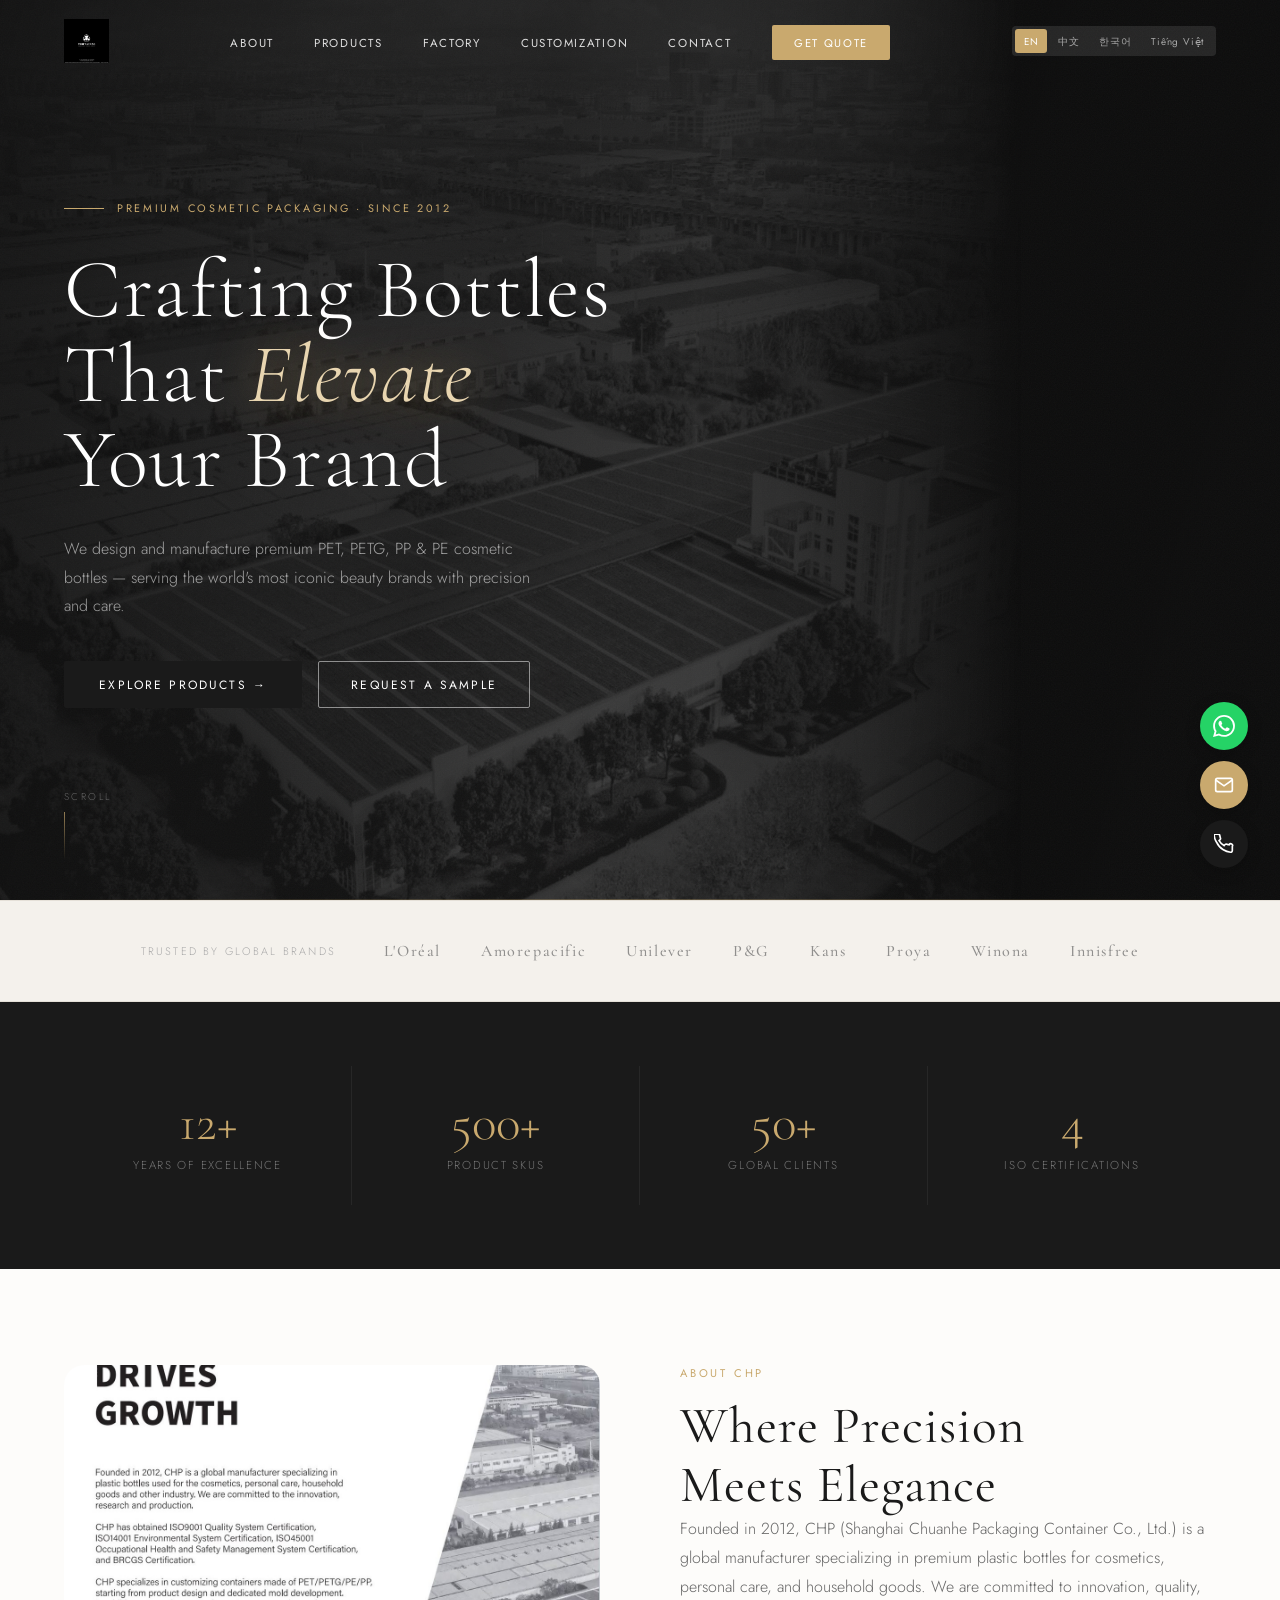
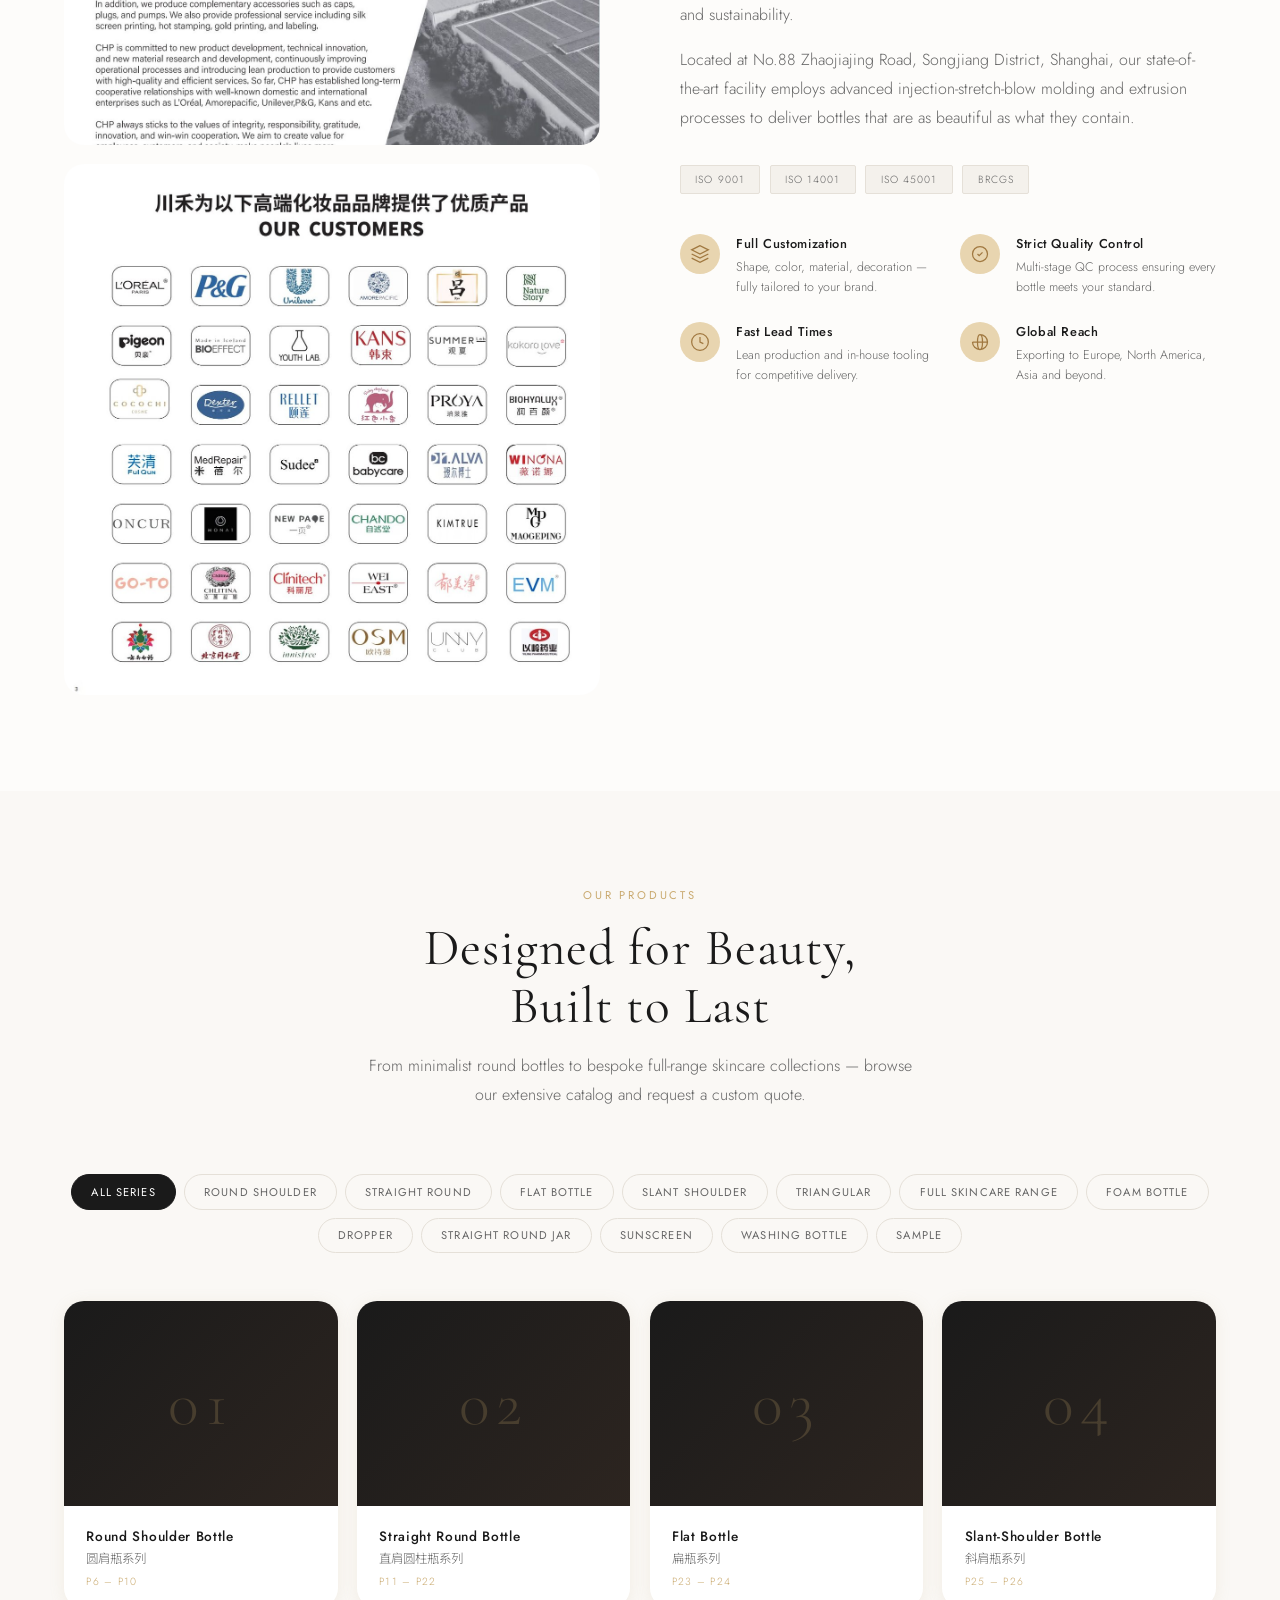
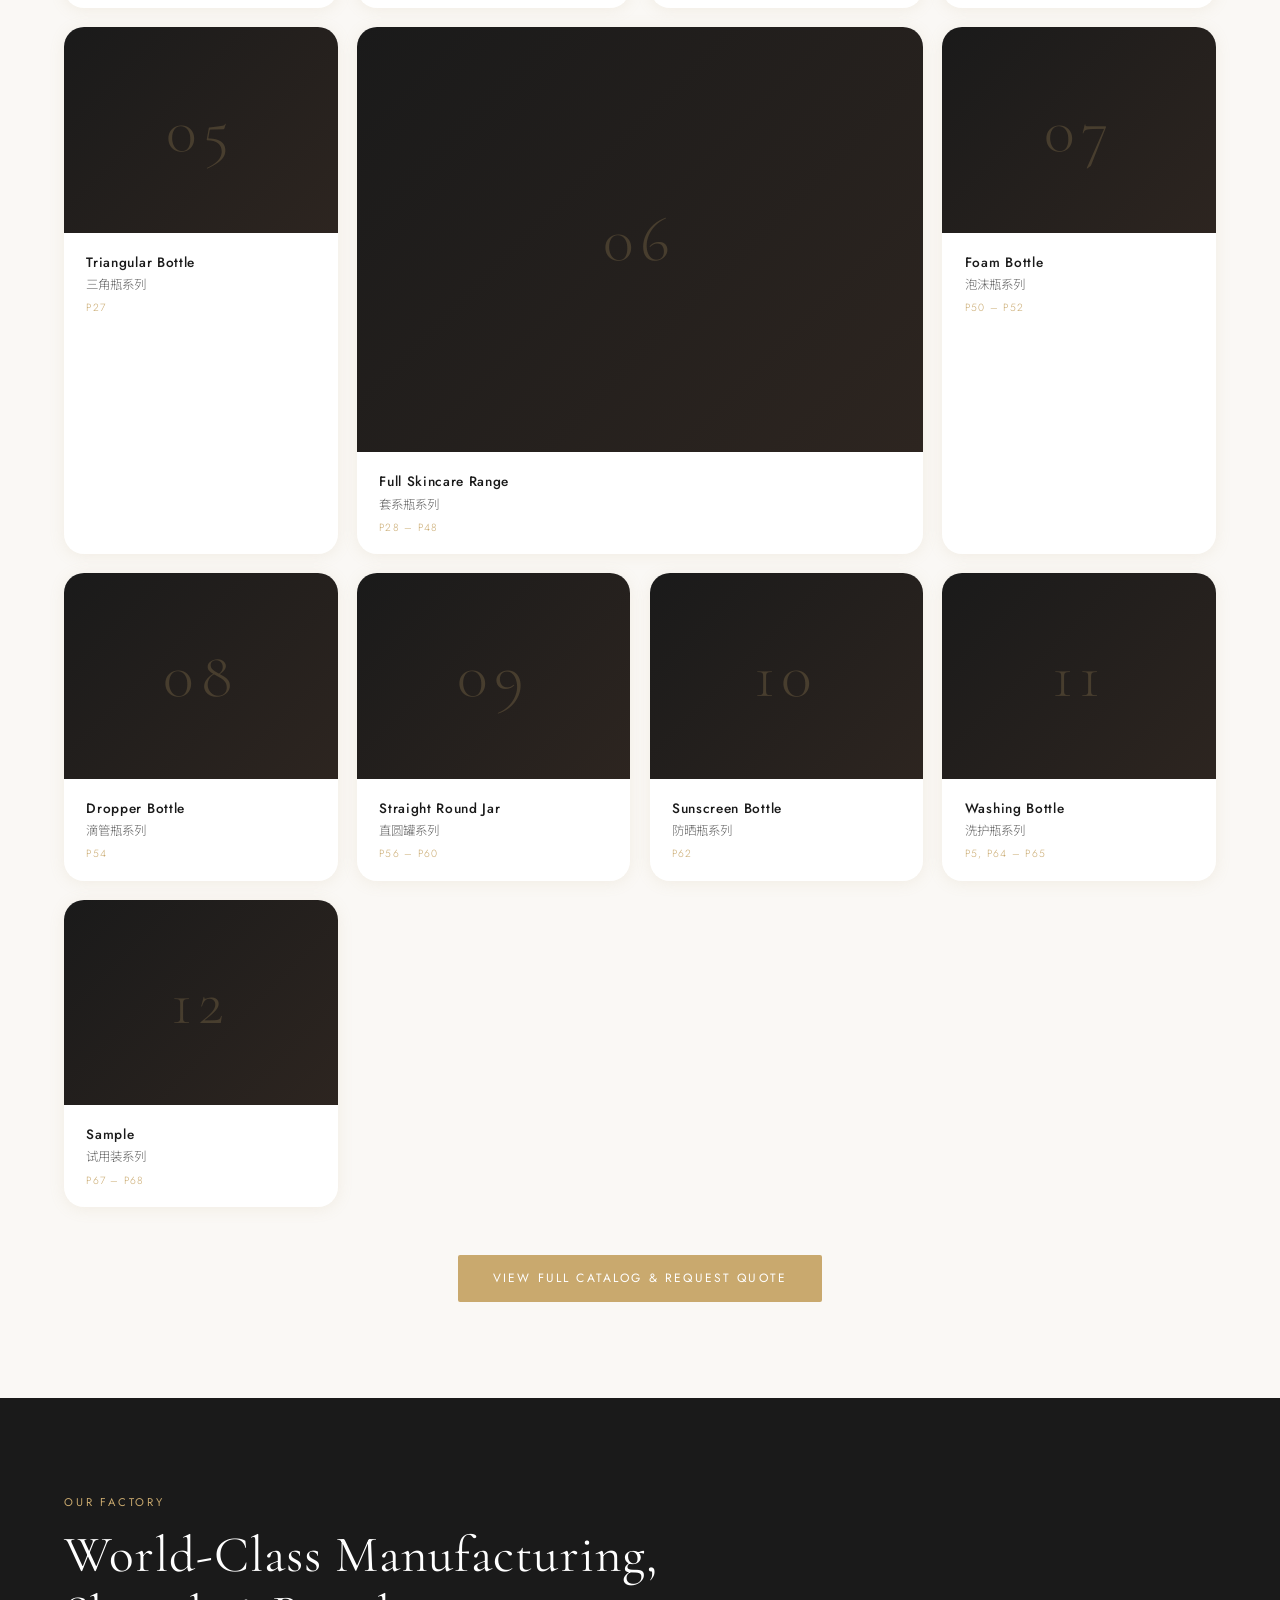
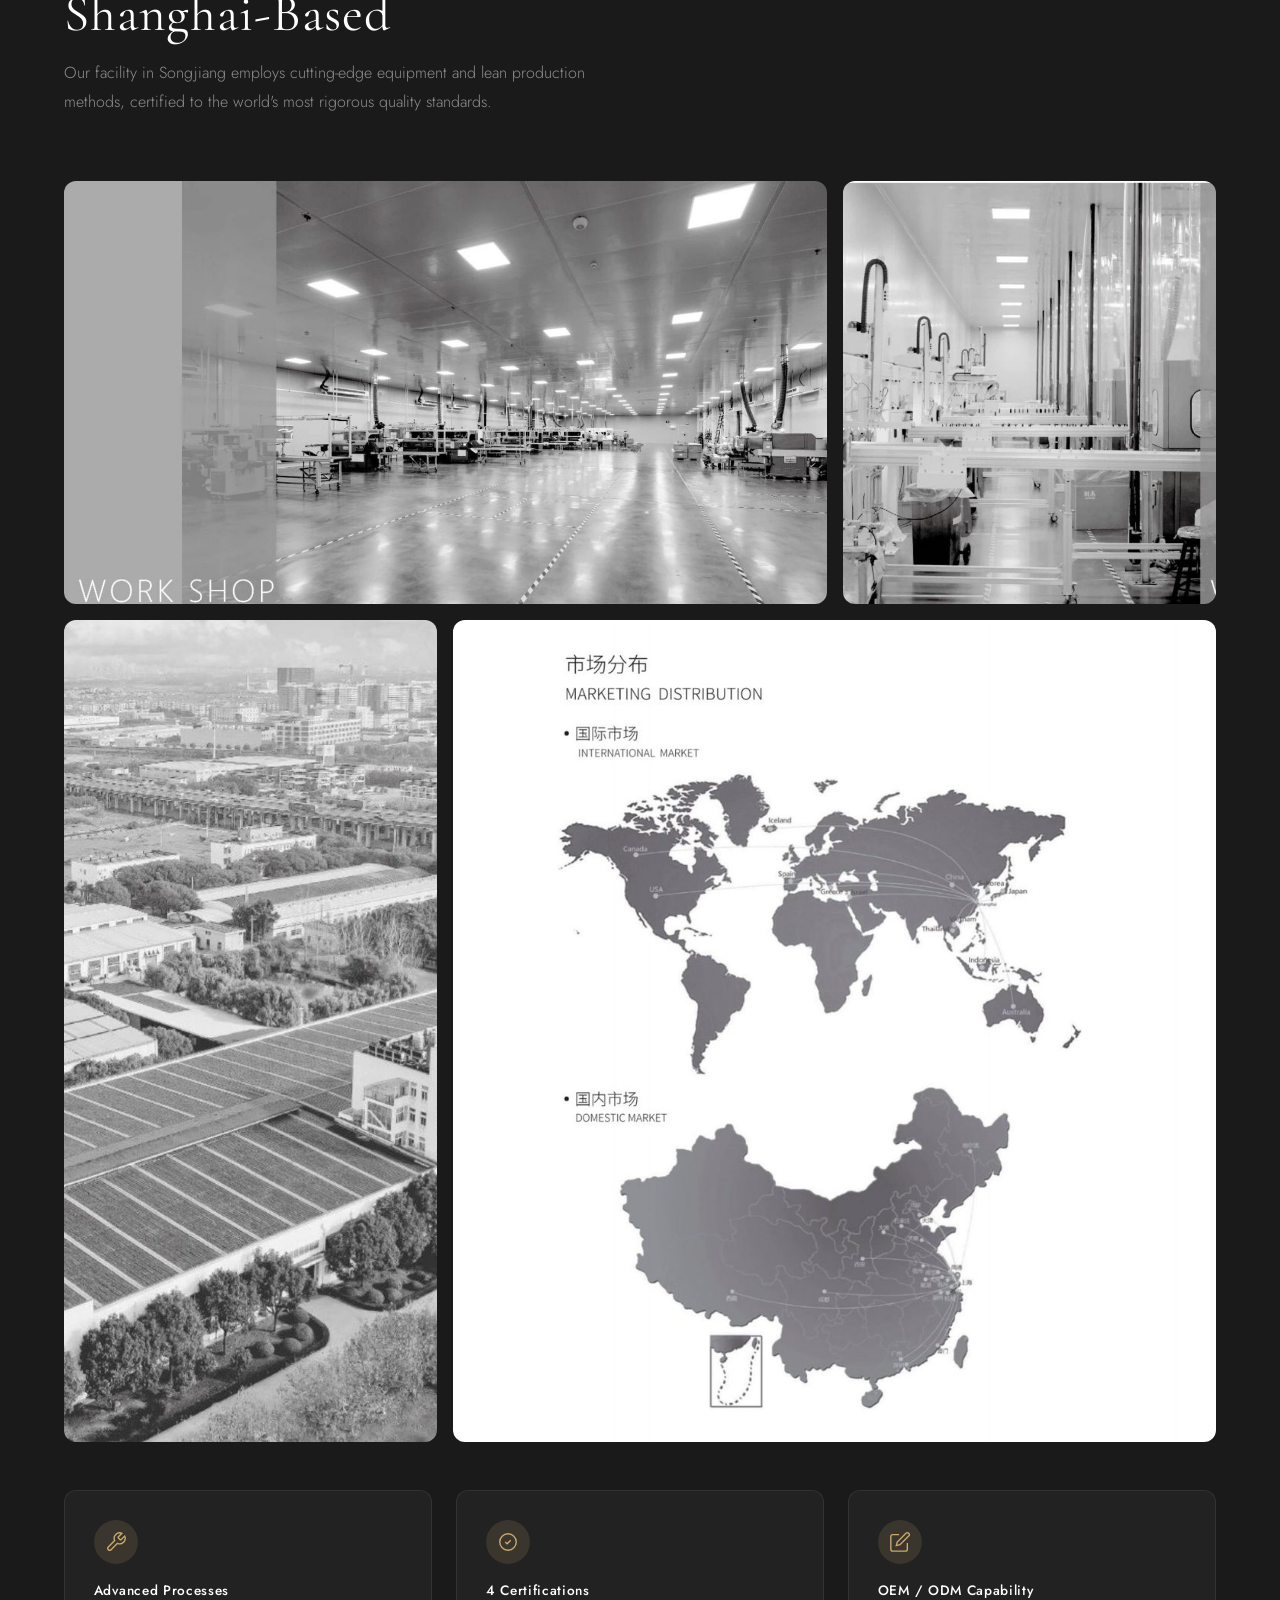
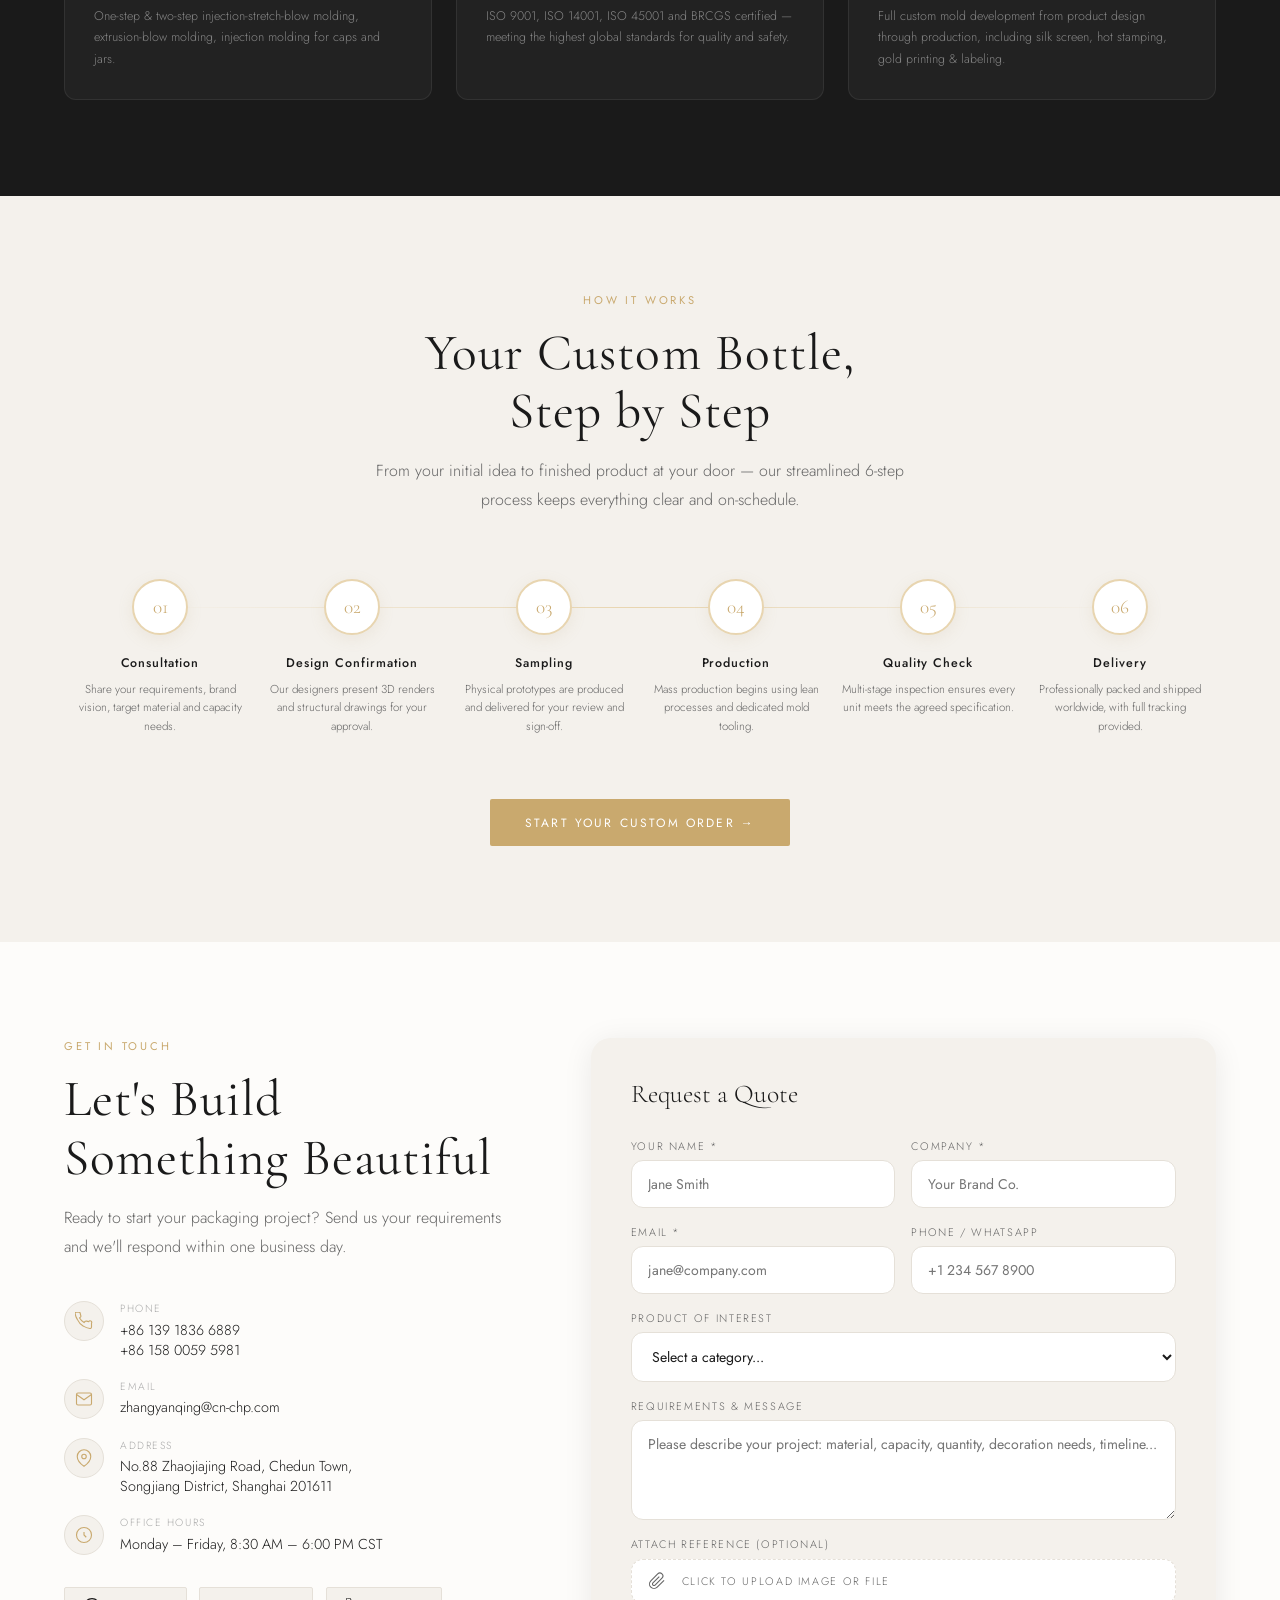
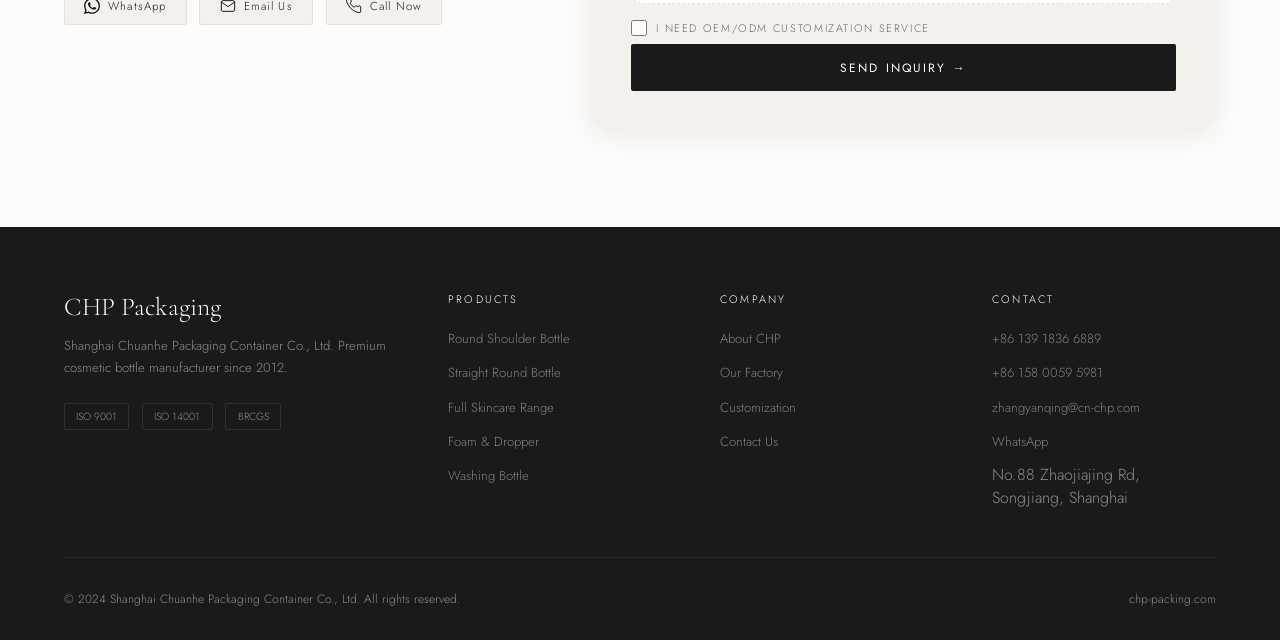
==== chp-website/index.html @ a23cac1f "Add files via upload" ====
<!DOCTYPE html>
<html lang="en">
<head>
<meta charset="UTF-8">
<meta name="viewport" content="width=device-width, initial-scale=1.0">
<title>CHP Packaging — Premium Cosmetic Bottle Manufacturer</title>
<meta name="description" content="CHP Packaging — Global manufacturer of premium PET, PETG, PP & PE cosmetic bottles. OEM/ODM customization.">
<link rel="stylesheet" href="css/style.css">
<link rel="preconnect" href="https://fonts.googleapis.com">
<link rel="preconnect" href="https://fonts.gstatic.com" crossorigin>
</head>
<body>

<!-- ═══════════ NAV ═══════════ -->
<nav id="navbar">
  <a href="#hero" class="nav-logo">
    <img src="images/embedded/img-01.png" alt="CHP Packing" class="nav-logo-img">
  </a>
  <ul class="nav-links" id="navLinks">
    <li><a href="#about" data-i18n="nav_about">About</a></li>
    <li><a href="#products" data-i18n="nav_products">Products</a></li>
    <li><a href="#factory" data-i18n="nav_factory">Factory</a></li>
    <li><a href="#process" data-i18n="nav_process">Customization</a></li>
    <li><a href="#contact" data-i18n="nav_contact">Contact</a></li>
    <li><a href="#contact" class="nav-cta" data-modal="inquiry" data-i18n="nav_quote">Get Quote</a></li>
  </ul>
  <div id="langSwitcher"></div>
  <button class="nav-hamburger" id="hamburger" aria-label="Menu" aria-expanded="false">
    <span></span><span></span><span></span>
  </button>
</nav>

<!-- ═══════════ HERO ═══════════ -->
<section id="hero">
  <div class="hero-bg">
    <div class="hero-factory-img" style="background-image:url('images/embedded/img-07.jpg')"></div>
    <div class="hero-gradient"></div>
    <div class="hero-noise"></div>
  </div>
  <!-- Mouse-tracking spotlight -->
  <div class="hero-spotlight" id="heroSpotlight"></div>

  <div class="hero-content">
    <div class="hero-tag fade-up-hero" data-i18n="hero_tag">Premium Cosmetic Packaging · Since 2012</div>
    <h1 class="hero-title">
      <span class="hero-line fade-up-hero" style="--delay:0.1s" data-i18n="hero_title_1">Crafting Bottles</span><br>
      <span class="hero-line fade-up-hero" style="--delay:0.25s">
        <span data-i18n="hero_title_2">That</span> <em class="hero-glow" data-i18n="hero_title_em">Elevate</em>
      </span><br>
      <span class="hero-line fade-up-hero" style="--delay:0.4s" data-i18n="hero_title_3">Your Brand</span>
    </h1>
    <p class="hero-desc fade-up-hero" style="--delay:0.55s" data-i18n="hero_desc">
      We design and manufacture premium PET, PETG, PP &amp; PE cosmetic bottles — 
      serving the world's most iconic beauty brands with precision and care.
    </p>
    <div class="hero-actions fade-up-hero" style="--delay:0.7s">
      <a href="#products" class="btn-primary" data-i18n="hero_btn1">Explore Products →</a>
      <a href="#contact" class="btn-outline" data-modal="inquiry" data-i18n="hero_btn2">Request a Sample</a>
    </div>
  </div>
  <div class="hero-scroll-hint">
    <span data-i18n="hero_scroll">Scroll</span>
    <div class="scroll-line"></div>
  </div>
</section>

<!-- ═══════════ BRAND STRIP ═══════════ -->
<div id="brand-strip">
  <span class="brand-strip-label" data-i18n="brand_label">Trusted by global brands</span>
  <div class="brand-names">
    <span class="brand-name">L'Oréal</span>
    <span class="brand-name">Amorepacific</span>
    <span class="brand-name">Unilever</span>
    <span class="brand-name">P&amp;G</span>
    <span class="brand-name">Kans</span>
    <span class="brand-name">Proya</span>
    <span class="brand-name">Winona</span>
    <span class="brand-name">Innisfree</span>
  </div>
</div>

<!-- ═══════════ STATS ═══════════ -->
<div id="stats">
  <div class="stat-item">
    <div class="stat-number" data-target="12" data-suffix="+">0+</div>
    <div class="stat-label" data-i18n="stat_years_label">Years of Excellence</div>
  </div>
  <div class="stat-item">
    <div class="stat-number" data-target="500" data-suffix="+">0+</div>
    <div class="stat-label" data-i18n="stat_skus_label">Product SKUs</div>
  </div>
  <div class="stat-item">
    <div class="stat-number" data-target="50" data-suffix="+">0+</div>
    <div class="stat-label" data-i18n="stat_clients_label">Global Clients</div>
  </div>
  <div class="stat-item">
    <div class="stat-number" data-target="4" data-suffix="">0</div>
    <div class="stat-label" data-i18n="stat_certs_label">ISO Certifications</div>
  </div>
</div>

<!-- ═══════════ ABOUT ═══════════ -->
<section id="about">
  <div class="about-layout">
    <div class="about-img-col fade-up">
      <div class="about-main-img">
        <img src="images/embedded/img-03.jpg" alt="CHP Factory">
      </div>
      <div class="customers-img fade-up">
        <img src="images/embedded/img-04.jpg" alt="Our Customers">
      </div>
    </div>
    <div class="about-text fade-up">
      <span class="section-label" data-i18n="about_label">About CHP</span>
      <h2 class="section-title" data-i18n="about_title" data-i18n-html="true">Where Precision<br>Meets Elegance</h2>
      <p class="section-subtitle" data-i18n="about_p1">
        Founded in 2012, CHP (Shanghai Chuanhe Packaging Container Co., Ltd.) is a 
        global manufacturer specializing in premium plastic bottles for cosmetics, 
        personal care, and household goods.
      </p>
      <p class="section-subtitle" style="margin-top:1rem;" data-i18n="about_p2">
        Located at No.88 Zhaojiajing Road, Songjiang District, Shanghai, our facility 
        employs advanced injection-stretch-blow molding processes to deliver bottles 
        that are as beautiful as what they contain.
      </p>
      <div class="cert-row">
        <span class="cert-badge">ISO 9001</span>
        <span class="cert-badge">ISO 14001</span>
        <span class="cert-badge">ISO 45001</span>
        <span class="cert-badge">BRCGS</span>
      </div>
      <div class="advantages">
        <div class="advantage-item">
          <div class="adv-icon"><svg width="20" height="20" viewBox="0 0 24 24" fill="none" stroke="currentColor" stroke-width="1.5"><path d="M12 2L2 7l10 5 10-5-10-5zM2 17l10 5 10-5M2 12l10 5 10-5"/></svg></div>
          <div><div class="adv-title" data-i18n="adv1_title">Full Customization</div><div class="adv-desc" data-i18n="adv1_desc">Shape, color, material, decoration — fully tailored.</div></div>
        </div>
        <div class="advantage-item">
          <div class="adv-icon"><svg width="20" height="20" viewBox="0 0 24 24" fill="none" stroke="currentColor" stroke-width="1.5"><path d="M9 12l2 2 4-4m6 2a9 9 0 11-18 0 9 9 0 0118 0z"/></svg></div>
          <div><div class="adv-title" data-i18n="adv2_title">Strict Quality Control</div><div class="adv-desc" data-i18n="adv2_desc">Multi-stage QC process every batch.</div></div>
        </div>
        <div class="advantage-item">
          <div class="adv-icon"><svg width="20" height="20" viewBox="0 0 24 24" fill="none" stroke="currentColor" stroke-width="1.5"><circle cx="12" cy="12" r="10"/><path d="M12 6v6l4 2"/></svg></div>
          <div><div class="adv-title" data-i18n="adv3_title">Fast Lead Times</div><div class="adv-desc" data-i18n="adv3_desc">Lean production and in-house tooling.</div></div>
        </div>
        <div class="advantage-item">
          <div class="adv-icon"><svg width="20" height="20" viewBox="0 0 24 24" fill="none" stroke="currentColor" stroke-width="1.5"><path d="M21 12a9 9 0 01-9 9m9-9a9 9 0 00-9-9m9 9H3m9 9a9 9 0 01-9-9m9 9c1.657 0 3-4.03 3-9s-1.343-9-3-9m0 18c-1.657 0-3-4.03-3-9s1.343-9 3-9"/></svg></div>
          <div><div class="adv-title" data-i18n="adv4_title">Global Reach</div><div class="adv-desc" data-i18n="adv4_desc">Exporting to Europe, North America, Asia.</div></div>
        </div>
      </div>
    </div>
  </div>
</section>

<!-- ═══════════ PRODUCTS GALLERY ═══════════ -->
<section id="products">
  <div class="section-header centered fade-up">
    <span class="section-label" data-i18n="products_label">Our Products</span>
    <h2 class="section-title" data-i18n="products_title" data-i18n-html="true">Designed for Beauty,<br>Built to Last</h2>
    <p class="section-subtitle" data-i18n="products_desc">Browse our full catalog of 500+ SKUs across 12 series. Click any image to enlarge.</p>
  </div>

  <!-- Series Navigation -->
  <div class="series-nav fade-up" id="seriesNav">
    <button class="series-nav-btn active" data-series="all">All Series</button>
    <button class="series-nav-btn" data-series="s01">Round Shoulder</button>
    <button class="series-nav-btn" data-series="s02">Straight Round</button>
    <button class="series-nav-btn" data-series="s03">Flat Bottle</button>
    <button class="series-nav-btn" data-series="s04">Slant Shoulder</button>
    <button class="series-nav-btn" data-series="s05">Triangular</button>
    <button class="series-nav-btn" data-series="s06">Full Skincare Range</button>
    <button class="series-nav-btn" data-series="s07">Foam Bottle</button>
    <button class="series-nav-btn" data-series="s08">Dropper</button>
    <button class="series-nav-btn" data-series="s09">Straight Round Jar</button>
    <button class="series-nav-btn" data-series="s10">Sunscreen</button>
    <button class="series-nav-btn" data-series="s11">Washing Bottle</button>
    <button class="series-nav-btn" data-series="s12">Sample</button>
  </div>

  <!-- Series Cards -->
  <div class="series-grid fade-up" id="seriesGrid">

    <div class="series-card" data-series="s01" onclick="openSeries('s01')">
      <div class="series-card-img">
        <div class="series-placeholder"><span class="series-num">01</span></div>
      </div>
      <div class="series-card-info">
        <div class="series-card-en">Round Shoulder Bottle</div>
        <div class="series-card-zh">圆肩瓶系列</div>
        <div class="series-card-pages">p6 – p10</div>
      </div>
    </div>

    <div class="series-card" data-series="s02" onclick="openSeries('s02')">
      <div class="series-card-img">
        <div class="series-placeholder"><span class="series-num">02</span></div>
      </div>
      <div class="series-card-info">
        <div class="series-card-en">Straight Round Bottle</div>
        <div class="series-card-zh">直肩圆柱瓶系列</div>
        <div class="series-card-pages">p11 – p22</div>
      </div>
    </div>

    <div class="series-card" data-series="s03" onclick="openSeries('s03')">
      <div class="series-card-img">
        <div class="series-placeholder"><span class="series-num">03</span></div>
      </div>
      <div class="series-card-info">
        <div class="series-card-en">Flat Bottle</div>
        <div class="series-card-zh">扁瓶系列</div>
        <div class="series-card-pages">p23 – p24</div>
      </div>
    </div>

    <div class="series-card" data-series="s04" onclick="openSeries('s04')">
      <div class="series-card-img">
        <div class="series-placeholder"><span class="series-num">04</span></div>
      </div>
      <div class="series-card-info">
        <div class="series-card-en">Slant-Shoulder Bottle</div>
        <div class="series-card-zh">斜肩瓶系列</div>
        <div class="series-card-pages">p25 – p26</div>
      </div>
    </div>

    <div class="series-card" data-series="s05" onclick="openSeries('s05')">
      <div class="series-card-img">
        <div class="series-placeholder"><span class="series-num">05</span></div>
      </div>
      <div class="series-card-info">
        <div class="series-card-en">Triangular Bottle</div>
        <div class="series-card-zh">三角瓶系列</div>
        <div class="series-card-pages">p27</div>
      </div>
    </div>

    <div class="series-card large" data-series="s06" onclick="openSeries('s06')">
      <div class="series-card-img">
        <div class="series-placeholder"><span class="series-num">06</span></div>
      </div>
      <div class="series-card-info">
        <div class="series-card-en">Full Skincare Range</div>
        <div class="series-card-zh">套系瓶系列</div>
        <div class="series-card-pages">p28 – p48</div>
      </div>
    </div>

    <div class="series-card" data-series="s07" onclick="openSeries('s07')">
      <div class="series-card-img">
        <div class="series-placeholder"><span class="series-num">07</span></div>
      </div>
      <div class="series-card-info">
        <div class="series-card-en">Foam Bottle</div>
        <div class="series-card-zh">泡沫瓶系列</div>
        <div class="series-card-pages">p50 – p52</div>
      </div>
    </div>

    <div class="series-card" data-series="s08" onclick="openSeries('s08')">
      <div class="series-card-img">
        <div class="series-placeholder"><span class="series-num">08</span></div>
      </div>
      <div class="series-card-info">
        <div class="series-card-en">Dropper Bottle</div>
        <div class="series-card-zh">滴管瓶系列</div>
        <div class="series-card-pages">p54</div>
      </div>
    </div>

    <div class="series-card" data-series="s09" onclick="openSeries('s09')">
      <div class="series-card-img">
        <div class="series-placeholder"><span class="series-num">09</span></div>
      </div>
      <div class="series-card-info">
        <div class="series-card-en">Straight Round Jar</div>
        <div class="series-card-zh">直圆罐系列</div>
        <div class="series-card-pages">p56 – p60</div>
      </div>
    </div>

    <div class="series-card" data-series="s10" onclick="openSeries('s10')">
      <div class="series-card-img">
        <div class="series-placeholder"><span class="series-num">10</span></div>
      </div>
      <div class="series-card-info">
        <div class="series-card-en">Sunscreen Bottle</div>
        <div class="series-card-zh">防晒瓶系列</div>
        <div class="series-card-pages">p62</div>
      </div>
    </div>

    <div class="series-card" data-series="s11" onclick="openSeries('s11')">
      <div class="series-card-img">
        <div class="series-placeholder"><span class="series-num">11</span></div>
      </div>
      <div class="series-card-info">
        <div class="series-card-en">Washing Bottle</div>
        <div class="series-card-zh">洗护瓶系列</div>
        <div class="series-card-pages">p5, p64 – p65</div>
      </div>
    </div>

    <div class="series-card" data-series="s12" onclick="openSeries('s12')">
      <div class="series-card-img">
        <div class="series-placeholder"><span class="series-num">12</span></div>
      </div>
      <div class="series-card-info">
        <div class="series-card-en">Sample</div>
        <div class="series-card-zh">试用装系列</div>
        <div class="series-card-pages">p67 – p68</div>
      </div>
    </div>

  </div>

  <!-- Gallery Lightbox (opens when series clicked) -->
  <div class="gallery-overlay" id="galleryOverlay">
    <div class="gallery-header">
      <div class="gallery-title" id="galleryTitle"></div>
      <button class="gallery-close" onclick="closeGallery()">✕</button>
    </div>
    <div class="gallery-grid" id="galleryGrid"></div>
    <div class="gallery-empty" id="galleryEmpty">
      <div style="text-align:center;color:rgba(255,255,255,0.3);padding:4rem;">
        <div style="font-size:3rem;margin-bottom:1rem;">📷</div>
        <div style="font-size:0.9rem;letter-spacing:0.1em;">Upload product images to<br><code style="color:var(--champagne)">images/products/</code><br>to display them here</div>
      </div>
    </div>
  </div>

  <!-- Image Zoom Lightbox -->
  <div class="img-zoom-overlay" id="imgZoomOverlay" onclick="closeZoom()">
    <img id="imgZoomImg" src="" alt="">
    <button class="img-zoom-close" onclick="closeZoom()">✕</button>
  </div>

  <div style="text-align:center;margin-top:3rem;" class="fade-up">
    <button class="btn-gold" data-modal="inquiry" data-i18n="products_cta">View Full Catalog &amp; Request Quote</button>
  </div>
</section>

<!-- ═══════════ FACTORY ═══════════ -->
<section id="factory">
  <div class="section-header fade-up">
    <span class="section-label" data-i18n="factory_label">Our Factory</span>
    <h2 class="section-title" data-i18n="factory_title" data-i18n-html="true">World-Class Manufacturing,<br>Shanghai-Based</h2>
    <p class="section-subtitle" style="margin-top:1rem;" data-i18n="factory_desc">
      Our facility in Songjiang employs cutting-edge equipment and lean production methods, 
      certified to the world's most rigorous quality standards.
    </p>
  </div>
  <div class="factory-grid">
    <div class="factory-img large" onclick="openZoom(this.querySelector('img'))">
      <img src="images/embedded/img-05.jpg" alt="Workshop Production Floor" loading="lazy">
    </div>
    <div class="factory-img" onclick="openZoom(this.querySelector('img'))">
      <img src="images/embedded/img-06.jpg" alt="Workshop Equipment" loading="lazy">
    </div>
    <div class="factory-img" onclick="openZoom(this.querySelector('img'))">
      <img src="[data-uri]" alt="Factory Aerial View" loading="lazy">
    </div>
    <div class="factory-img large" onclick="openZoom(this.querySelector('img'))">
      <img src="images/embedded/img-08.jpg" alt="Global Distribution" loading="lazy">
    </div>
  </div>
  <div class="capabilities fade-up">
    <div class="cap-item">
      <div class="cap-icon"><svg width="22" height="22" viewBox="0 0 24 24" fill="none" stroke="currentColor" stroke-width="1.5"><path d="M14.7 6.3a1 1 0 000 1.4l1.6 1.6a1 1 0 001.4 0l3.77-3.77a6 6 0 01-7.94 7.94l-6.91 6.91a2.12 2.12 0 01-3-3l6.91-6.91a6 6 0 017.94-7.94l-3.76 3.76z"/></svg></div>
      <div class="cap-title" data-i18n="cap1_title">Advanced Processes</div>
      <div class="cap-desc" data-i18n="cap1_desc">One-step & two-step injection-stretch-blow molding, extrusion-blow molding, injection molding.</div>
    </div>
    <div class="cap-item">
      <div class="cap-icon"><svg width="22" height="22" viewBox="0 0 24 24" fill="none" stroke="currentColor" stroke-width="1.5"><path d="M9 12l2 2 4-4m6 2a9 9 0 11-18 0 9 9 0 0118 0z"/></svg></div>
      <div class="cap-title" data-i18n="cap2_title">4 Certifications</div>
      <div class="cap-desc" data-i18n="cap2_desc">ISO 9001, ISO 14001, ISO 45001 and BRCGS certified.</div>
    </div>
    <div class="cap-item">
      <div class="cap-icon"><svg width="22" height="22" viewBox="0 0 24 24" fill="none" stroke="currentColor" stroke-width="1.5"><path d="M11 4H4a2 2 0 00-2 2v14a2 2 0 002 2h14a2 2 0 002-2v-7"/><path d="M18.5 2.5a2.121 2.121 0 013 3L12 15l-4 1 1-4 9.5-9.5z"/></svg></div>
      <div class="cap-title" data-i18n="cap3_title">OEM / ODM Capability</div>
      <div class="cap-desc" data-i18n="cap3_desc">Full custom mold development including silk screen, hot stamping, gold printing & labeling.</div>
    </div>
  </div>
</section>

<!-- ═══════════ PROCESS ═══════════ -->
<section id="process">
  <div class="section-header centered fade-up">
    <span class="section-label" data-i18n="process_label">How It Works</span>
    <h2 class="section-title" data-i18n="process_title" data-i18n-html="true">Your Custom Bottle,<br>Step by Step</h2>
    <p class="section-subtitle" data-i18n="process_desc">From your initial idea to finished product — our streamlined 6-step process.</p>
  </div>
  <div class="process-steps fade-up">
    <div class="step"><div class="step-num">01</div><div class="step-title" data-i18n="step1_title">Consultation</div><div class="step-desc" data-i18n="step1_desc">Share requirements, brand vision, material and capacity needs.</div></div>
    <div class="step"><div class="step-num">02</div><div class="step-title" data-i18n="step2_title">Design Confirmation</div><div class="step-desc" data-i18n="step2_desc">3D renders and structural drawings for your approval.</div></div>
    <div class="step"><div class="step-num">03</div><div class="step-title" data-i18n="step3_title">Sampling</div><div class="step-desc" data-i18n="step3_desc">Physical prototypes produced and delivered for review.</div></div>
    <div class="step"><div class="step-num">04</div><div class="step-title" data-i18n="step4_title">Production</div><div class="step-desc" data-i18n="step4_desc">Mass production with lean processes and dedicated tooling.</div></div>
    <div class="step"><div class="step-num">05</div><div class="step-title" data-i18n="step5_title">Quality Check</div><div class="step-desc" data-i18n="step5_desc">Multi-stage inspection — every unit meets specification.</div></div>
    <div class="step"><div class="step-num">06</div><div class="step-title" data-i18n="step6_title">Delivery</div><div class="step-desc" data-i18n="step6_desc">Professionally packed, shipped worldwide with full tracking.</div></div>
  </div>
  <div style="text-align:center;margin-top:4rem;" class="fade-up">
    <button class="btn-gold" data-modal="inquiry" data-i18n="process_cta">Start Your Custom Order →</button>
  </div>
</section>

<!-- ═══════════ CONTACT ═══════════ -->
<section id="contact">
  <div class="contact-layout">
    <div class="contact-info fade-up">
      <span class="section-label" data-i18n="contact_label">Get in Touch</span>
      <h2 class="section-title" data-i18n="contact_title" data-i18n-html="true">Let's Build<br>Something Beautiful</h2>
      <p class="section-subtitle" style="margin-top:1rem;" data-i18n="contact_desc">
        Ready to start your packaging project? We'll respond within one business day.
      </p>
      <div class="contact-details">
        <div class="contact-detail">
          <div class="detail-icon"><svg width="18" height="18" viewBox="0 0 24 24" fill="none" stroke="currentColor" stroke-width="1.5"><path d="M22 16.92v3a2 2 0 01-2.18 2 19.79 19.79 0 01-8.63-3.07A19.5 19.5 0 013.07 9.81a19.79 19.79 0 01-3.07-8.63A2 2 0 012 .18h3a2 2 0 012 1.72c.127.96.361 1.903.7 2.81a2 2 0 01-.45 2.11L6.09 7.91a16 16 0 006 6l1.27-1.27a2 2 0 012.11-.45c.907.339 1.85.573 2.81.7A2 2 0 0122 14.92z"/></svg></div>
          <div>
            <div class="detail-label" data-i18n="contact_phone_label">Phone</div>
            <div class="detail-value"><a href="tel:+8613918366889">+86 139 1836 6889</a></div>
            <div class="detail-value"><a href="tel:+8615800595981">+86 158 0059 5981</a></div>
          </div>
        </div>
        <div class="contact-detail">
          <div class="detail-icon"><svg width="18" height="18" viewBox="0 0 24 24" fill="none" stroke="currentColor" stroke-width="1.5"><path d="M4 4h16c1.1 0 2 .9 2 2v12c0 1.1-.9 2-2 2H4c-1.1 0-2-.9-2-2V6c0-1.1.9-2 2-2z"/><polyline points="22,6 12,13 2,6"/></svg></div>
          <div>
            <div class="detail-label" data-i18n="contact_email_label">Email</div>
            <div class="detail-value"><a href="mailto:zhangyanqing@cn-chp.com">zhangyanqing@cn-chp.com</a></div>
          </div>
        </div>
        <div class="contact-detail">
          <div class="detail-icon"><svg width="18" height="18" viewBox="0 0 24 24" fill="none" stroke="currentColor" stroke-width="1.5"><path d="M21 10c0 7-9 13-9 13s-9-6-9-13a9 9 0 0118 0z"/><circle cx="12" cy="10" r="3"/></svg></div>
          <div>
            <div class="detail-label" data-i18n="contact_address_label">Address</div>
            <div class="detail-value">No.88 Zhaojiajing Road, Chedun Town,<br>Songjiang District, Shanghai 201611</div>
          </div>
        </div>
        <div class="contact-detail">
          <div class="detail-icon"><svg width="18" height="18" viewBox="0 0 24 24" fill="none" stroke="currentColor" stroke-width="1.5"><circle cx="12" cy="12" r="10"/><path d="M12 8v4l3 3"/></svg></div>
          <div>
            <div class="detail-label" data-i18n="contact_hours_label">Office Hours</div>
            <div class="detail-value" data-i18n="contact_hours_val">Monday – Friday, 8:30 AM – 6:00 PM CST</div>
          </div>
        </div>
      </div>
      <div class="social-row" style="margin-top:2rem;">
        <a href="https://wa.me/8615800595981" class="social-btn" target="_blank">
          <svg width="16" height="16" viewBox="0 0 24 24" fill="currentColor"><path d="M17.472 14.382c-.297-.149-1.758-.867-2.03-.967-.273-.099-.471-.148-.67.15-.197.297-.767.966-.94 1.164-.173.199-.347.223-.644.075-.297-.15-1.255-.463-2.39-1.475-.883-.788-1.48-1.761-1.653-2.059-.173-.297-.018-.458.13-.606.134-.133.298-.347.446-.52.149-.174.198-.298.298-.497.099-.198.05-.371-.025-.52-.075-.149-.669-1.612-.916-2.207-.242-.579-.487-.5-.669-.51-.173-.008-.371-.01-.57-.01-.198 0-.52.074-.792.372-.272.297-1.04 1.016-1.04 2.479 0 1.462 1.065 2.875 1.213 3.074.149.198 2.096 3.2 5.077 4.487.709.306 1.262.489 1.694.625.712.227 1.36.195 1.871.118.571-.085 1.758-.719 2.006-1.413.248-.694.248-1.289.173-1.413-.074-.124-.272-.198-.57-.347m-5.421 7.403h-.004a9.87 9.87 0 01-5.031-1.378l-.361-.214-3.741.982.998-3.648-.235-.374a9.86 9.86 0 01-1.51-5.26c.001-5.45 4.436-9.884 9.888-9.884 2.64 0 5.122 1.03 6.988 2.898a9.825 9.825 0 012.893 6.994c-.003 5.45-4.437 9.884-9.885 9.884m8.413-18.297A11.815 11.815 0 0012.05 0C5.495 0 .16 5.335.157 11.892c0 2.096.547 4.142 1.588 5.945L.057 24l6.305-1.654a11.882 11.882 0 005.683 1.448h.005c6.554 0 11.89-5.335 11.893-11.893a11.821 11.821 0 00-3.48-8.413Z"/></svg>
          WhatsApp
        </a>
        <a href="mailto:zhangyanqing@cn-chp.com" class="social-btn">
          <svg width="16" height="16" viewBox="0 0 24 24" fill="none" stroke="currentColor" stroke-width="1.5"><path d="M4 4h16c1.1 0 2 .9 2 2v12c0 1.1-.9 2-2 2H4c-1.1 0-2-.9-2-2V6c0-1.1.9-2 2-2z"/><polyline points="22,6 12,13 2,6"/></svg>
          Email Us
        </a>
        <a href="tel:+8615800595981" class="social-btn">
          <svg width="16" height="16" viewBox="0 0 24 24" fill="none" stroke="currentColor" stroke-width="1.5"><path d="M22 16.92v3a2 2 0 01-2.18 2 19.79 19.79 0 01-8.63-3.07A19.5 19.5 0 013.07 9.81a19.79 19.79 0 01-3.07-8.63A2 2 0 012 .18h3a2 2 0 012 1.72c.127.96.361 1.903.7 2.81a2 2 0 01-.45 2.11L6.09 7.91a16 16 0 006 6l1.27-1.27a2 2 0 012.11-.45c.907.339 1.85.573 2.81.7A2 2 0 0122 14.92z"/></svg>
          Call Now
        </a>
      </div>
    </div>
    <div class="fade-up">
      <div class="contact-form-wrap">
        <div class="form-title" data-i18n="form_title">Request a Quote</div>
        <form id="contactForm">
          <div class="form-grid">
            <div class="form-group"><label data-i18n="form_name">Your Name *</label><input type="text" name="name" required placeholder="Jane Smith"></div>
            <div class="form-group"><label data-i18n="form_company">Company *</label><input type="text" name="company" required placeholder="Your Brand Co."></div>
            <div class="form-group"><label data-i18n="form_email">Email *</label><input type="email" name="email" required placeholder="jane@company.com"></div>
            <div class="form-group"><label data-i18n="form_phone">Phone / WhatsApp</label><input type="text" name="phone" placeholder="+1 234 567 8900"></div>
            <div class="form-group full"><label data-i18n="form_product">Product of Interest</label>
              <select name="product">
                <option value="" data-i18n="form_product_placeholder">Select a category...</option>
                <option>Round Shoulder Bottle 圆肩瓶</option>
                <option>Straight Round Bottle 直肩圆柱瓶</option>
                <option>Flat Bottle 扁瓶</option>
                <option>Slant-Shoulder Bottle 斜肩瓶</option>
                <option>Triangular Bottle 三角瓶</option>
                <option>Full Skincare Range 套系瓶</option>
                <option>Foam Bottle 泡沫瓶</option>
                <option>Dropper Bottle 滴管瓶</option>
                <option>Straight Round Jar 直圆罐</option>
                <option>Sunscreen Bottle 防晒瓶</option>
                <option>Washing Bottle 洗护瓶</option>
                <option>Sample 试用装</option>
                <option>Custom / Other 其他定制</option>
              </select>
            </div>
            <div class="form-group full"><label data-i18n="form_message">Requirements &amp; Message</label><textarea name="message" placeholder="Material, capacity, quantity, decoration, timeline..." data-i18n="form_message_placeholder"></textarea></div>
            <div class="form-group full">
              <label data-i18n="form_attach">Attach Reference (optional)</label>
              <label class="file-upload">
                <svg width="18" height="18" viewBox="0 0 24 24" fill="none" stroke="currentColor" stroke-width="1.5"><path d="M21.44 11.05l-9.19 9.19a6 6 0 01-8.49-8.49l9.19-9.19a4 4 0 015.66 5.66l-9.2 9.19a2 2 0 01-2.83-2.83l8.49-8.48"/></svg>
                <span data-i18n="form_attach_label">Click to upload image or file</span>
                <input type="file" name="attachment" accept="image/*,.pdf,.doc,.docx" style="display:none">
              </label>
            </div>
            <div class="form-group full">
              <label class="custom-checkbox">
                <input type="checkbox" name="customization" value="yes">
                <span data-i18n="form_custom_check">I need OEM/ODM customization service</span>
              </label>
            </div>
          </div>
          <button type="submit" class="btn-primary form-submit" data-i18n="form_submit">Send Inquiry →</button>
        </form>
      </div>
    </div>
  </div>
</section>

<!-- ═══════════ FOOTER ═══════════ -->
<footer>
  <div class="footer-top">
    <div>
      <div class="footer-brand-name">CHP Packaging</div>
      <p class="footer-tagline" data-i18n="footer_tagline">Shanghai Chuanhe Packaging Container Co., Ltd.<br>Premium cosmetic bottle manufacturer since 2012.</p>
      <div style="display:flex;gap:0.8rem;flex-wrap:wrap;margin-top:1rem;">
        <span style="font-size:0.65rem;padding:0.3rem 0.7rem;border:1px solid rgba(255,255,255,0.1);border-radius:2px;">ISO 9001</span>
        <span style="font-size:0.65rem;padding:0.3rem 0.7rem;border:1px solid rgba(255,255,255,0.1);border-radius:2px;">ISO 14001</span>
        <span style="font-size:0.65rem;padding:0.3rem 0.7rem;border:1px solid rgba(255,255,255,0.1);border-radius:2px;">BRCGS</span>
      </div>
    </div>
    <div>
      <div class="footer-col-title" data-i18n="footer_products">Products</div>
      <ul class="footer-links">
        <li><a href="#products">Round Shoulder Bottle</a></li>
        <li><a href="#products">Straight Round Bottle</a></li>
        <li><a href="#products">Full Skincare Range</a></li>
        <li><a href="#products">Foam &amp; Dropper</a></li>
        <li><a href="#products">Washing Bottle</a></li>
      </ul>
    </div>
    <div>
      <div class="footer-col-title" data-i18n="footer_company">Company</div>
      <ul class="footer-links">
        <li><a href="#about" data-i18n="footer_about">About CHP</a></li>
        <li><a href="#factory" data-i18n="footer_factory">Our Factory</a></li>
        <li><a href="#process" data-i18n="footer_process">Customization</a></li>
        <li><a href="#contact">Contact Us</a></li>
      </ul>
    </div>
    <div>
      <div class="footer-col-title" data-i18n="footer_contact">Contact</div>
      <ul class="footer-links">
        <li><a href="tel:+8613918366889">+86 139 1836 6889</a></li>
        <li><a href="tel:+8615800595981">+86 158 0059 5981</a></li>
        <li><a href="mailto:zhangyanqing@cn-chp.com">zhangyanqing@cn-chp.com</a></li>
        <li><a href="https://wa.me/8615800595981" target="_blank">WhatsApp</a></li>
        <li>No.88 Zhaojiajing Rd, Songjiang, Shanghai</li>
      </ul>
    </div>
  </div>
  <div class="footer-bottom">
    <span data-i18n="footer_copyright">© 2024 Shanghai Chuanhe Packaging Container Co., Ltd. All rights reserved.</span>
    <span>chp-packing.com</span>
  </div>
</footer>

<!-- ═══════════ INQUIRY MODAL ═══════════ -->
<div class="modal-overlay" id="inquiryModal">
  <div class="modal">
    <div class="modal-header">
      <h3 style="font-family:'Cormorant Garamond',serif;font-size:1.5rem;" data-i18n="modal_title">Product Inquiry</h3>
      <button class="modal-close" id="closeModal">✕</button>
    </div>
    <form id="inquiryForm">
      <div style="display:flex;flex-direction:column;gap:1rem;">
        <div class="form-group"><label data-i18n="modal_name">Name *</label><input type="text" name="name" required></div>
        <div class="form-group"><label data-i18n="modal_company">Company</label><input type="text" name="company"></div>
        <div class="form-group"><label data-i18n="modal_email">Email *</label><input type="email" name="email" required></div>
        <div class="form-group"><label data-i18n="modal_phone">Phone / WhatsApp</label><input type="text" name="phone"></div>
        <div class="form-group"><label data-i18n="modal_product">Product</label>
          <select name="product" id="modalProduct">
            <option value="">Select...</option>
            <option>Round Shoulder Bottle</option><option>Straight Round Bottle</option>
            <option>Flat Bottle</option><option>Slant-Shoulder Bottle</option>
            <option>Triangular Bottle</option><option>Full Skincare Range</option>
            <option>Foam Bottle</option><option>Dropper Bottle</option>
            <option>Straight Round Jar</option><option>Sunscreen Bottle</option>
            <option>Washing Bottle</option><option>Sample</option><option>Custom / Other</option>
          </select>
        </div>
        <div class="form-group"><label data-i18n="modal_message">Message</label><textarea name="message"></textarea></div>
        <button type="submit" class="btn-primary" style="justify-content:center;" data-i18n="modal_submit">Send Inquiry →</button>
      </div>
    </form>
    <div class="success-msg" id="successMsg" style="display:none;">
      <div class="success-icon">✓</div>
      <h3 style="font-family:'Cormorant Garamond',serif;font-size:1.4rem;margin-bottom:0.5rem;" data-i18n="modal_success_title">Inquiry Sent!</h3>
      <p style="color:#666;font-size:0.88rem;" data-i18n="modal_success_desc">Thank you. We'll be in touch within one business day.</p>
    </div>
  </div>
</div>

<!-- ═══════════ FLOATING BUTTONS ═══════════ -->
<div class="float-cta">
  <a href="https://wa.me/8615800595981" class="float-btn float-wa" target="_blank" title="WhatsApp">
    <svg width="22" height="22" viewBox="0 0 24 24" fill="currentColor"><path d="M17.472 14.382c-.297-.149-1.758-.867-2.03-.967-.273-.099-.471-.148-.67.15-.197.297-.767.966-.94 1.164-.173.199-.347.223-.644.075-.297-.15-1.255-.463-2.39-1.475-.883-.788-1.48-1.761-1.653-2.059-.173-.297-.018-.458.13-.606.134-.133.298-.347.446-.52.149-.174.198-.298.298-.497.099-.198.05-.371-.025-.52-.075-.149-.669-1.612-.916-2.207-.242-.579-.487-.5-.669-.51-.173-.008-.371-.01-.57-.01-.198 0-.52.074-.792.372-.272.297-1.04 1.016-1.04 2.479 0 1.462 1.065 2.875 1.213 3.074.149.198 2.096 3.2 5.077 4.487.709.306 1.262.489 1.694.625.712.227 1.36.195 1.871.118.571-.085 1.758-.719 2.006-1.413.248-.694.248-1.289.173-1.413-.074-.124-.272-.198-.57-.347m-5.421 7.403h-.004a9.87 9.87 0 01-5.031-1.378l-.361-.214-3.741.982.998-3.648-.235-.374a9.86 9.86 0 01-1.51-5.26c.001-5.45 4.436-9.884 9.888-9.884 2.64 0 5.122 1.03 6.988 2.898a9.825 9.825 0 012.893 6.994c-.003 5.45-4.437 9.884-9.885 9.884m8.413-18.297A11.815 11.815 0 0012.05 0C5.495 0 .16 5.335.157 11.892c0 2.096.547 4.142 1.588 5.945L.057 24l6.305-1.654a11.882 11.882 0 005.683 1.448h.005c6.554 0 11.89-5.335 11.893-11.893a11.821 11.821 0 00-3.48-8.413Z"/></svg>
  </a>
  <a href="mailto:zhangyanqing@cn-chp.com" class="float-btn float-mail" title="Email">
    <svg width="20" height="20" viewBox="0 0 24 24" fill="none" stroke="currentColor" stroke-width="2"><path d="M4 4h16c1.1 0 2 .9 2 2v12c0 1.1-.9 2-2 2H4c-1.1 0-2-.9-2-2V6c0-1.1.9-2 2-2z"/><polyline points="22,6 12,13 2,6"/></svg>
  </a>
  <a href="tel:+8615800595981" class="float-btn float-tel" title="Call">
    <svg width="20" height="20" viewBox="0 0 24 24" fill="none" stroke="currentColor" stroke-width="2"><path d="M22 16.92v3a2 2 0 01-2.18 2 19.79 19.79 0 01-8.63-3.07A19.5 19.5 0 013.07 9.81a19.79 19.79 0 01-3.07-8.63A2 2 0 012 .18h3a2 2 0 012 1.72c.127.96.361 1.903.7 2.81a2 2 0 01-.45 2.11L6.09 7.91a16 16 0 006 6l1.27-1.27a2 2 0 012.11-.45c.907.339 1.85.573 2.81.7A2 2 0 0122 14.92z"/></svg>
  </a>
</div>

<script src="js/translations.js"></script>
<script src="js/i18n.js"></script>
<script src="js/main.js"></script>
<script src="js/gallery.js"></script>
</body>
</html>
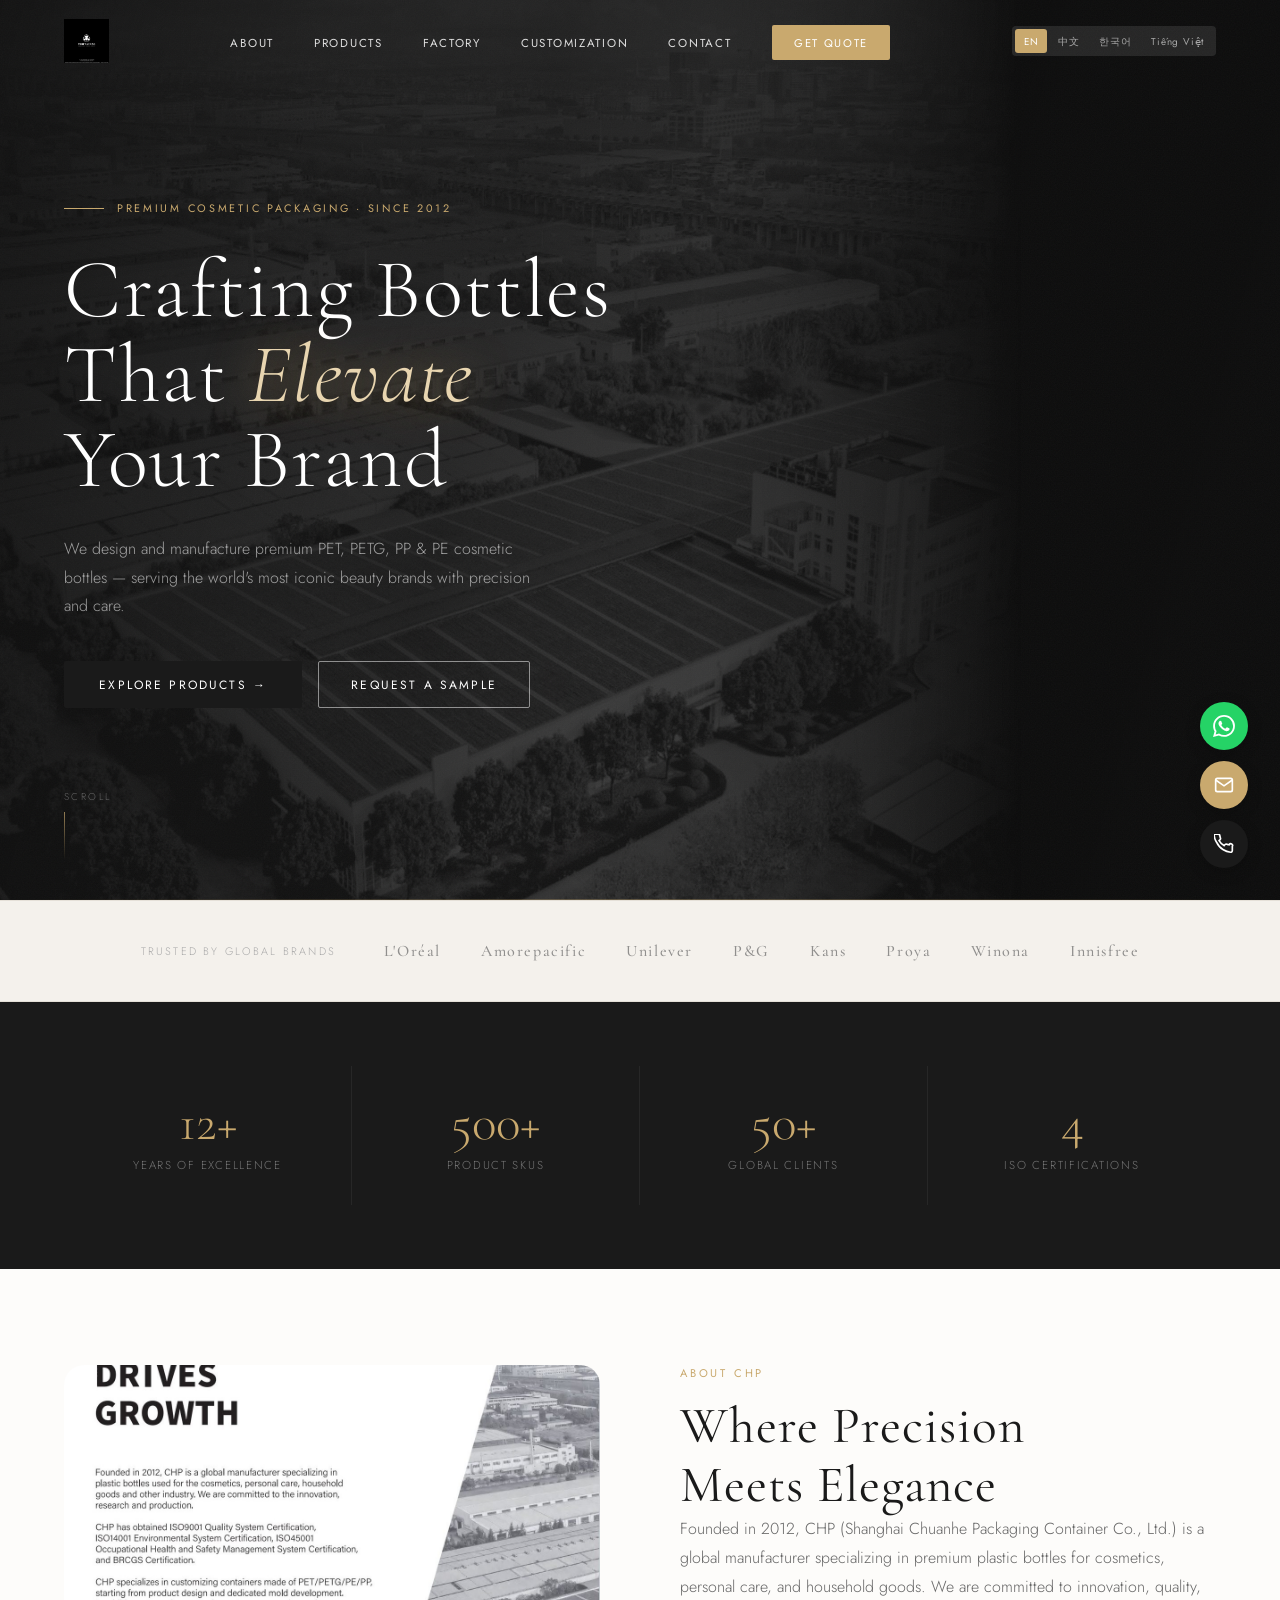
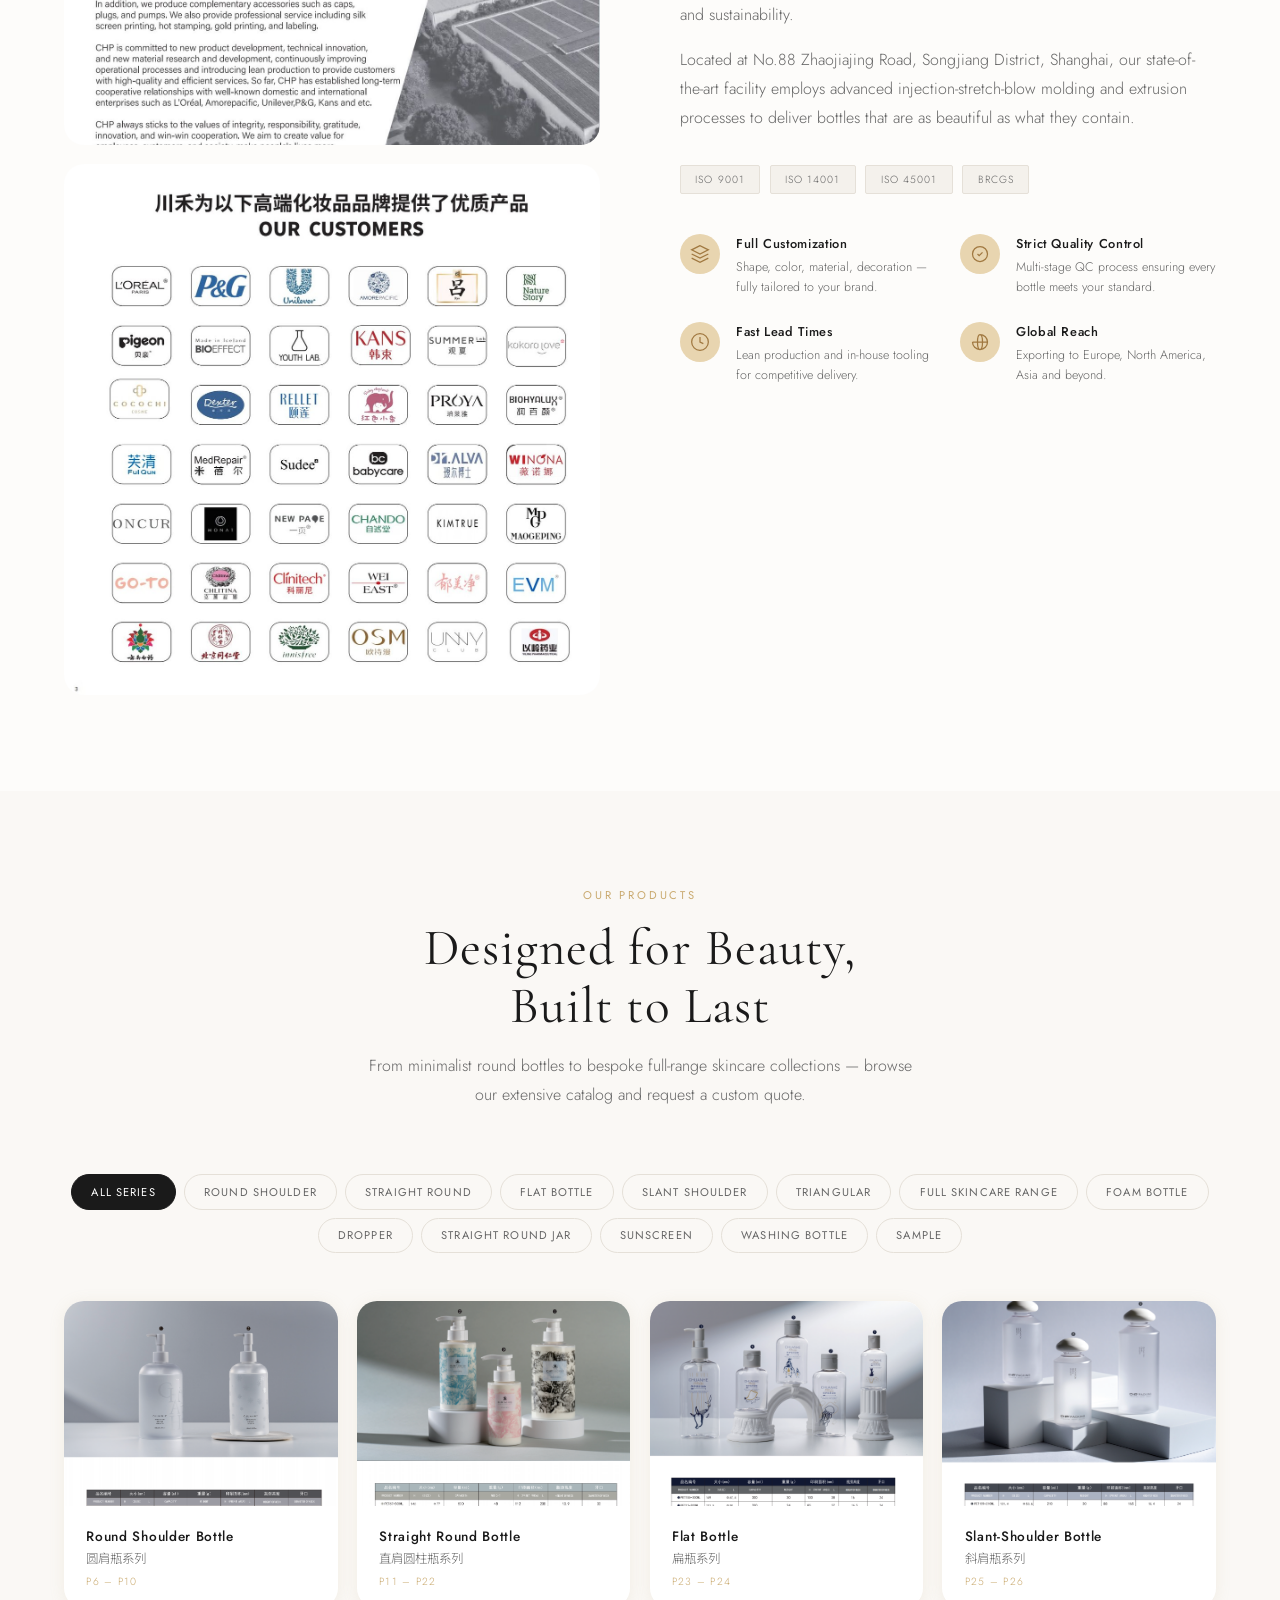
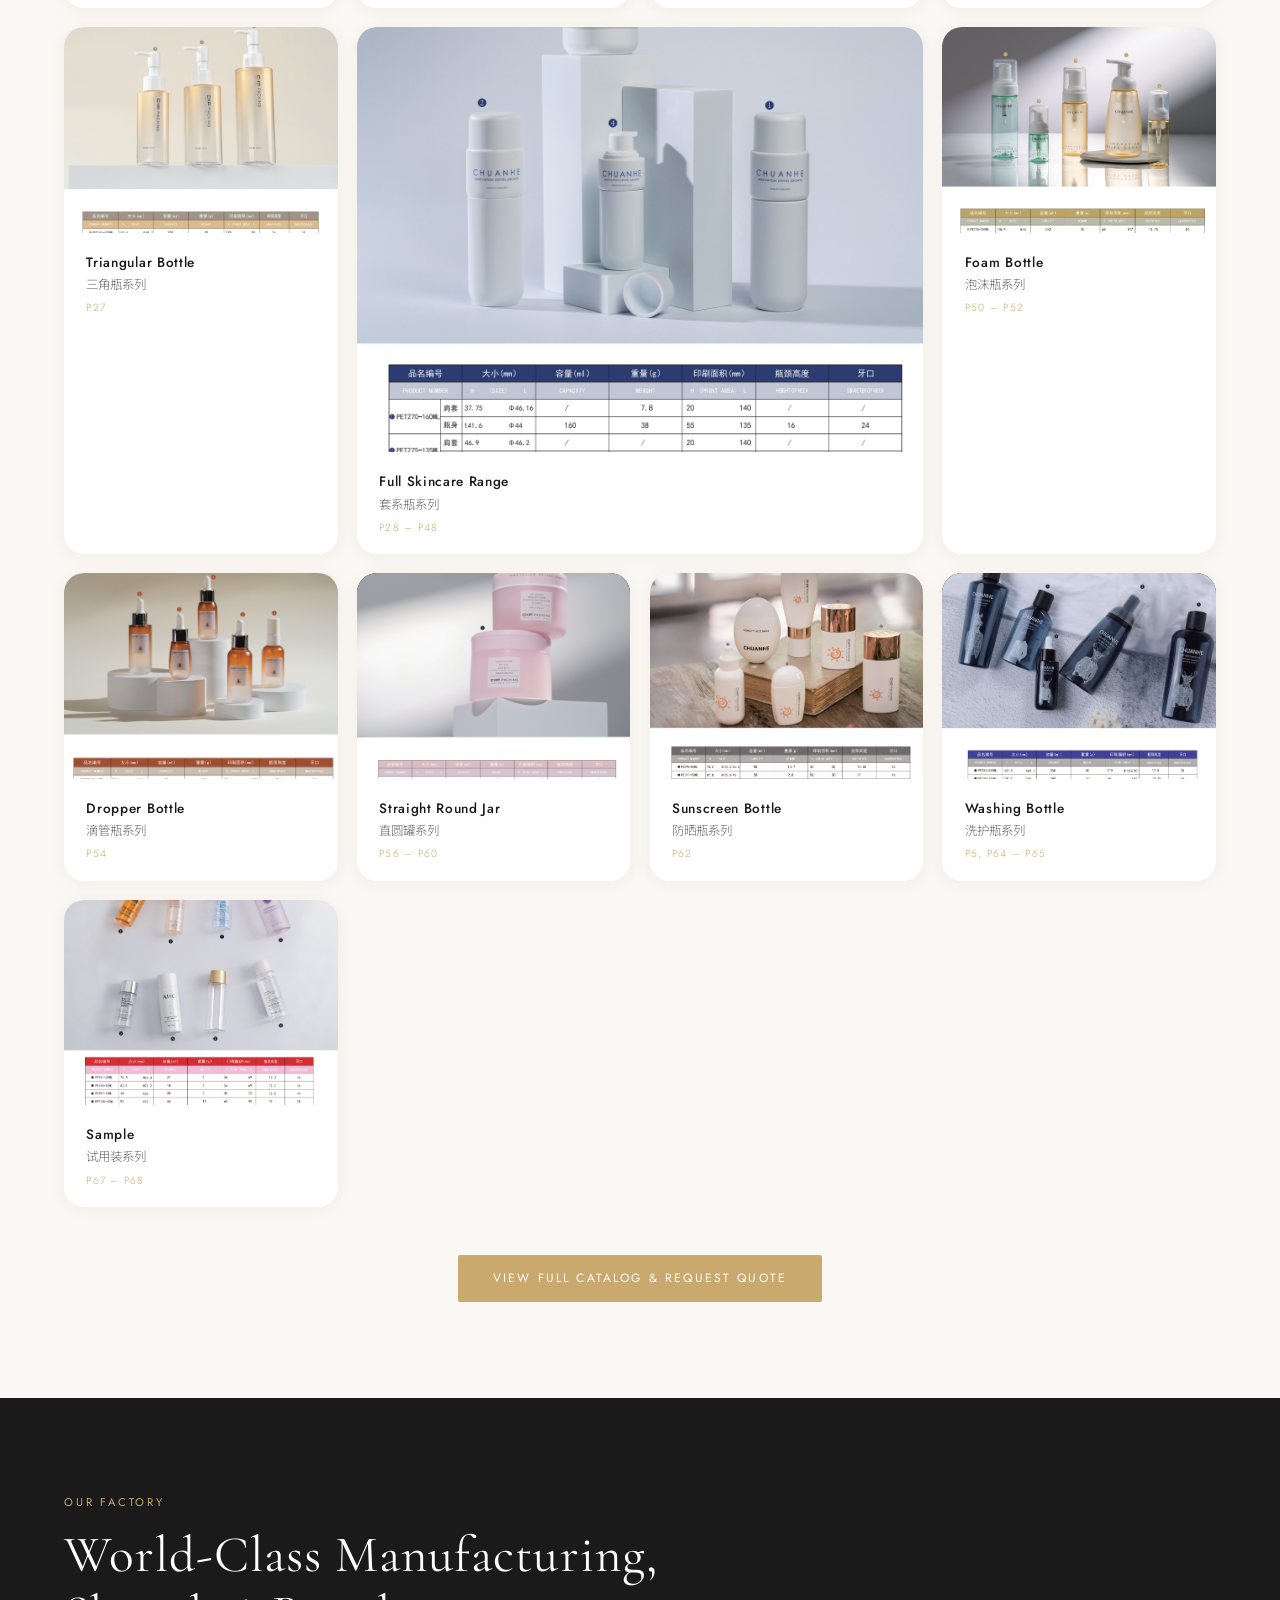
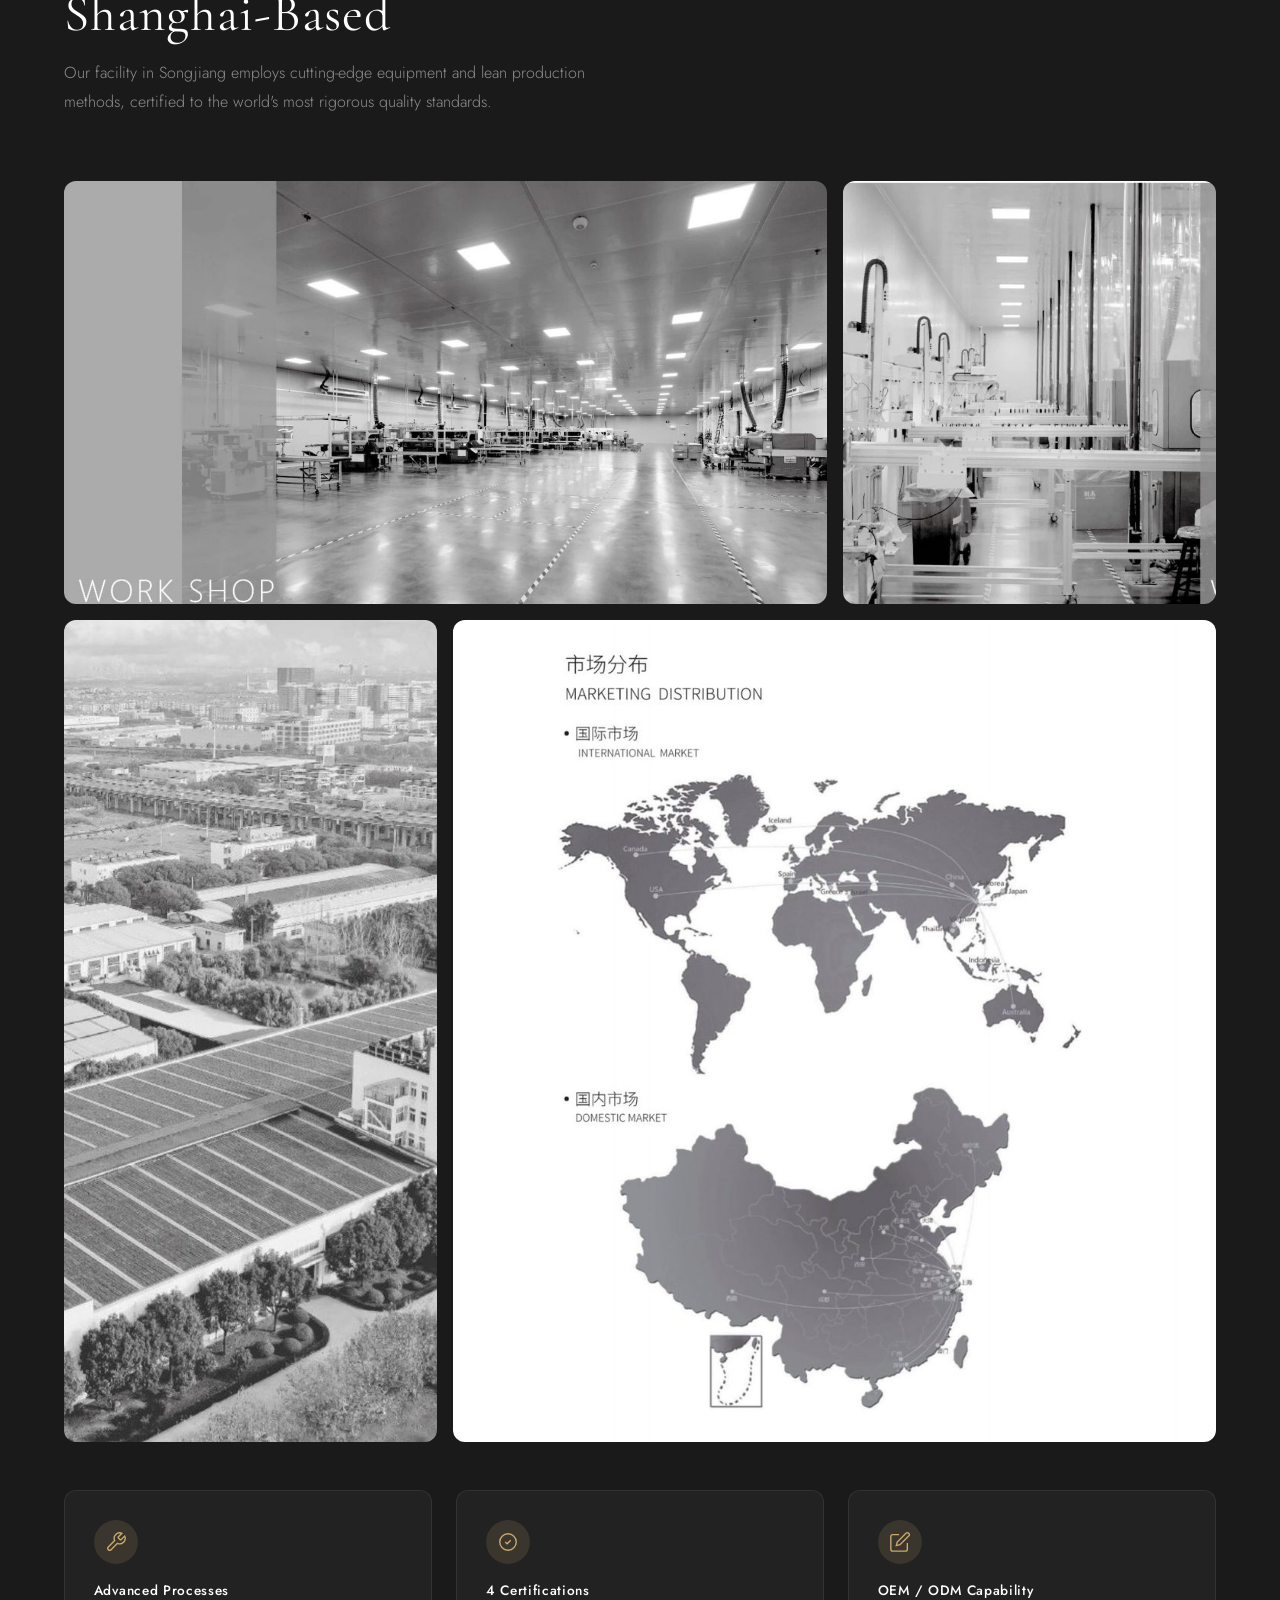
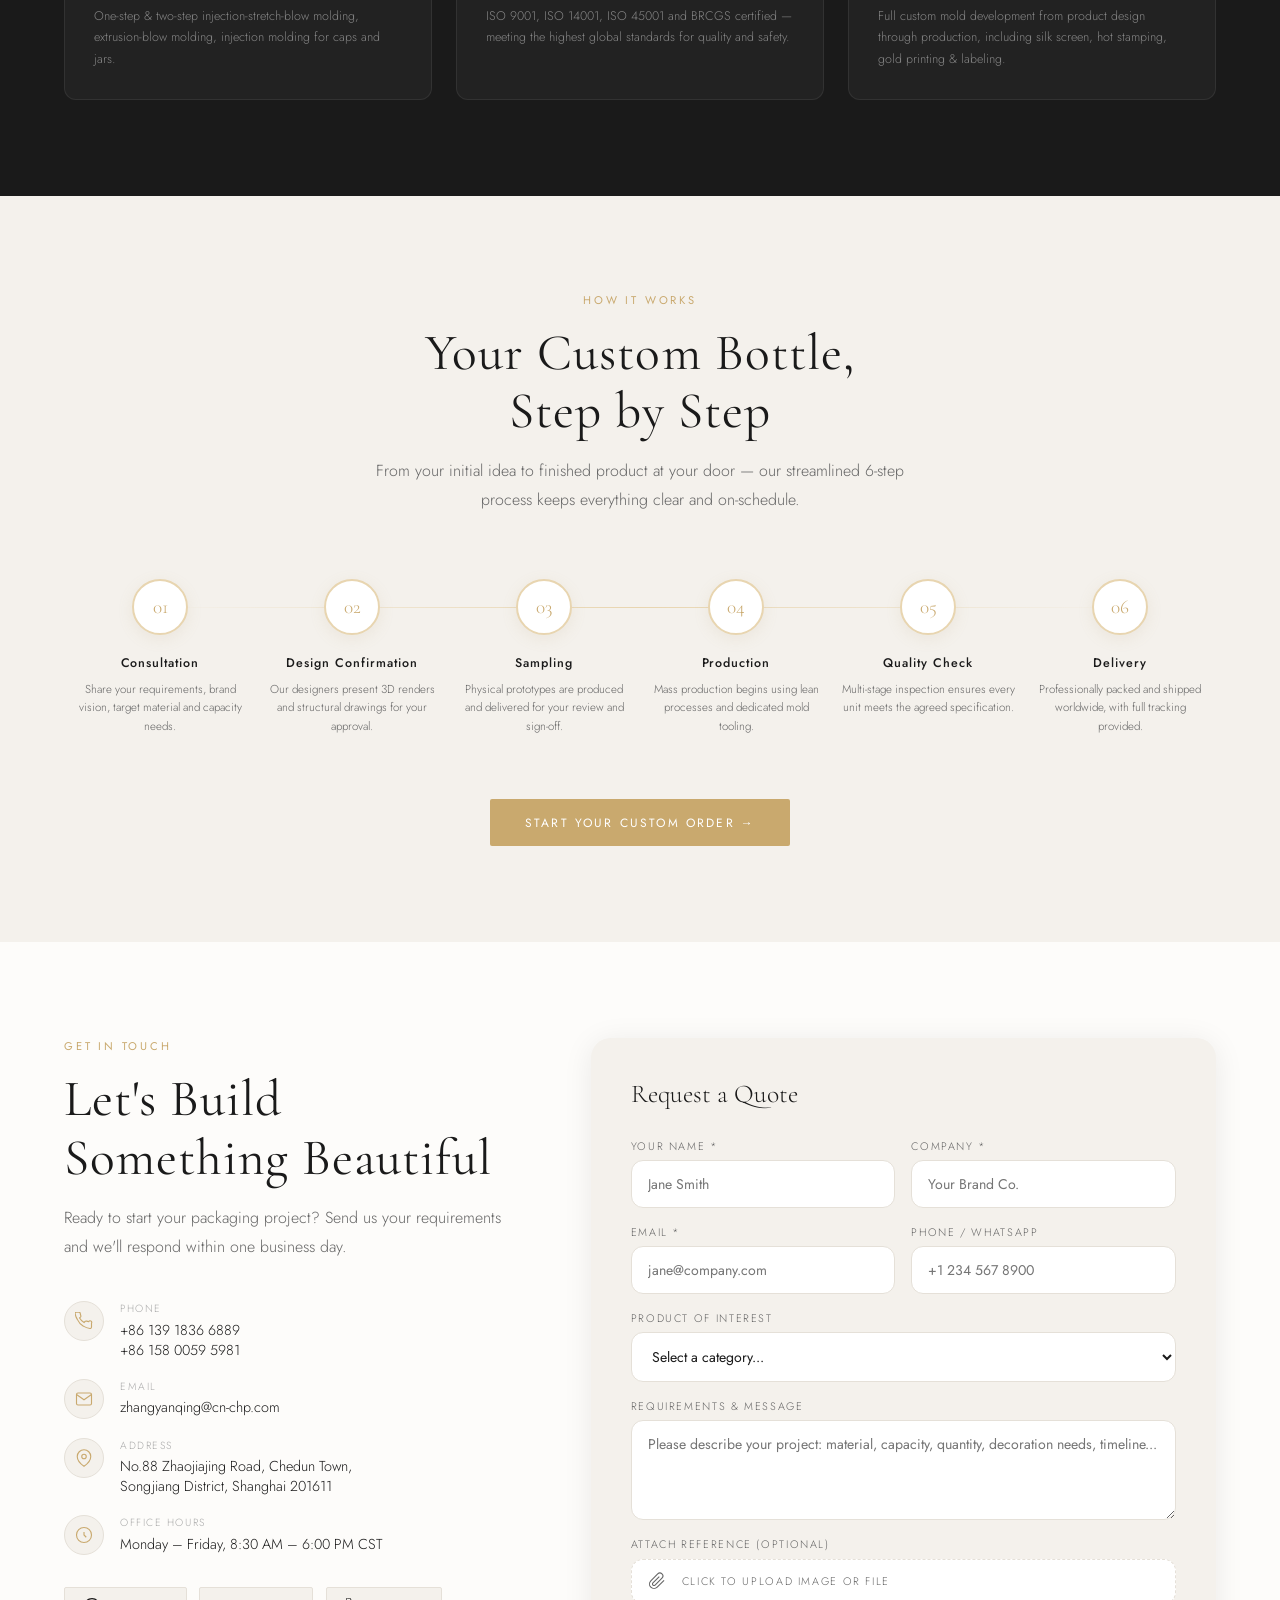
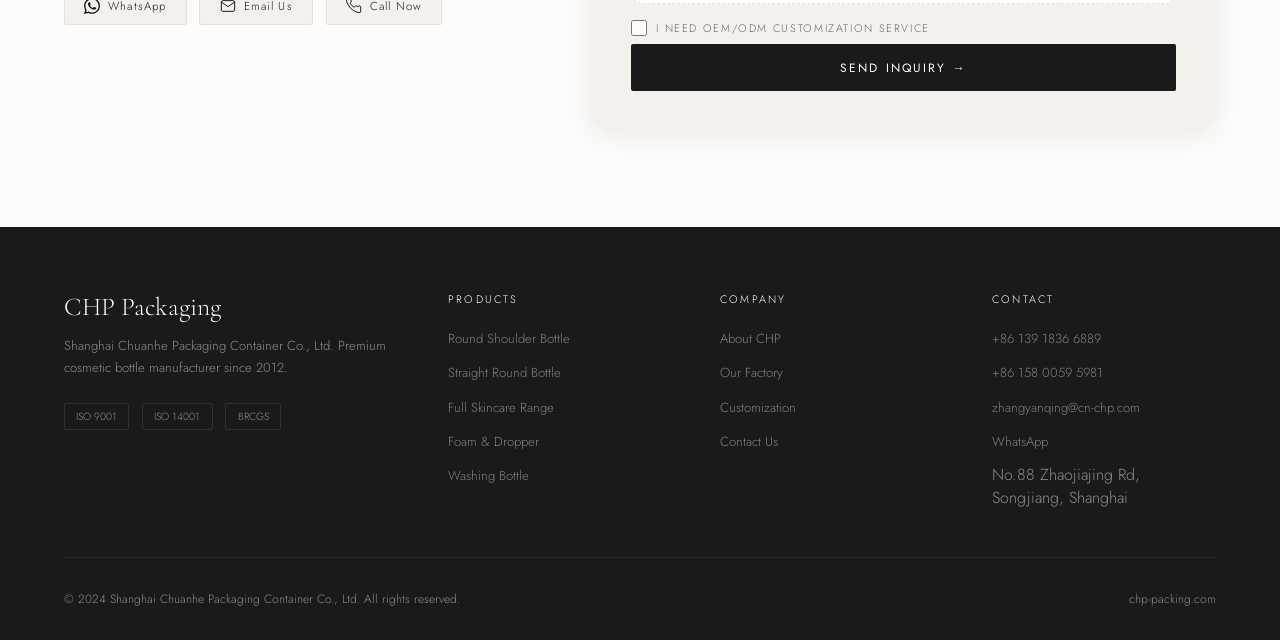
==== commit b54b759c: "Update index.html" ====
--- a/chp-website/index.html
+++ b/chp-website/index.html
@@ -460,7 +460,7 @@
     <div class="fade-up">
       <div class="contact-form-wrap">
         <div class="form-title" data-i18n="form_title">Request a Quote</div>
-        <form id="contactForm">
+        <form id="contactForm" action="https://formspree.io/f/xgodopeq" method="POST">
           <div class="form-grid">
             <div class="form-group"><label data-i18n="form_name">Your Name *</label><input type="text" name="name" required placeholder="Jane Smith"></div>
             <div class="form-group"><label data-i18n="form_company">Company *</label><input type="text" name="company" required placeholder="Your Brand Co."></div>
@@ -562,7 +562,7 @@
       <h3 style="font-family:'Cormorant Garamond',serif;font-size:1.5rem;" data-i18n="modal_title">Product Inquiry</h3>
       <button class="modal-close" id="closeModal">✕</button>
     </div>
-    <form id="inquiryForm">
+    <form id="inquiryForm" action="https://formspree.io/f/xgodopeq" method="POST">
       <div style="display:flex;flex-direction:column;gap:1rem;">
         <div class="form-group"><label data-i18n="modal_name">Name *</label><input type="text" name="name" required></div>
         <div class="form-group"><label data-i18n="modal_company">Company</label><input type="text" name="company"></div>
@@ -609,4 +609,4 @@
 <script src="js/main.js"></script>
 <script src="js/gallery.js"></script>
 </body>
-</html>+</html>
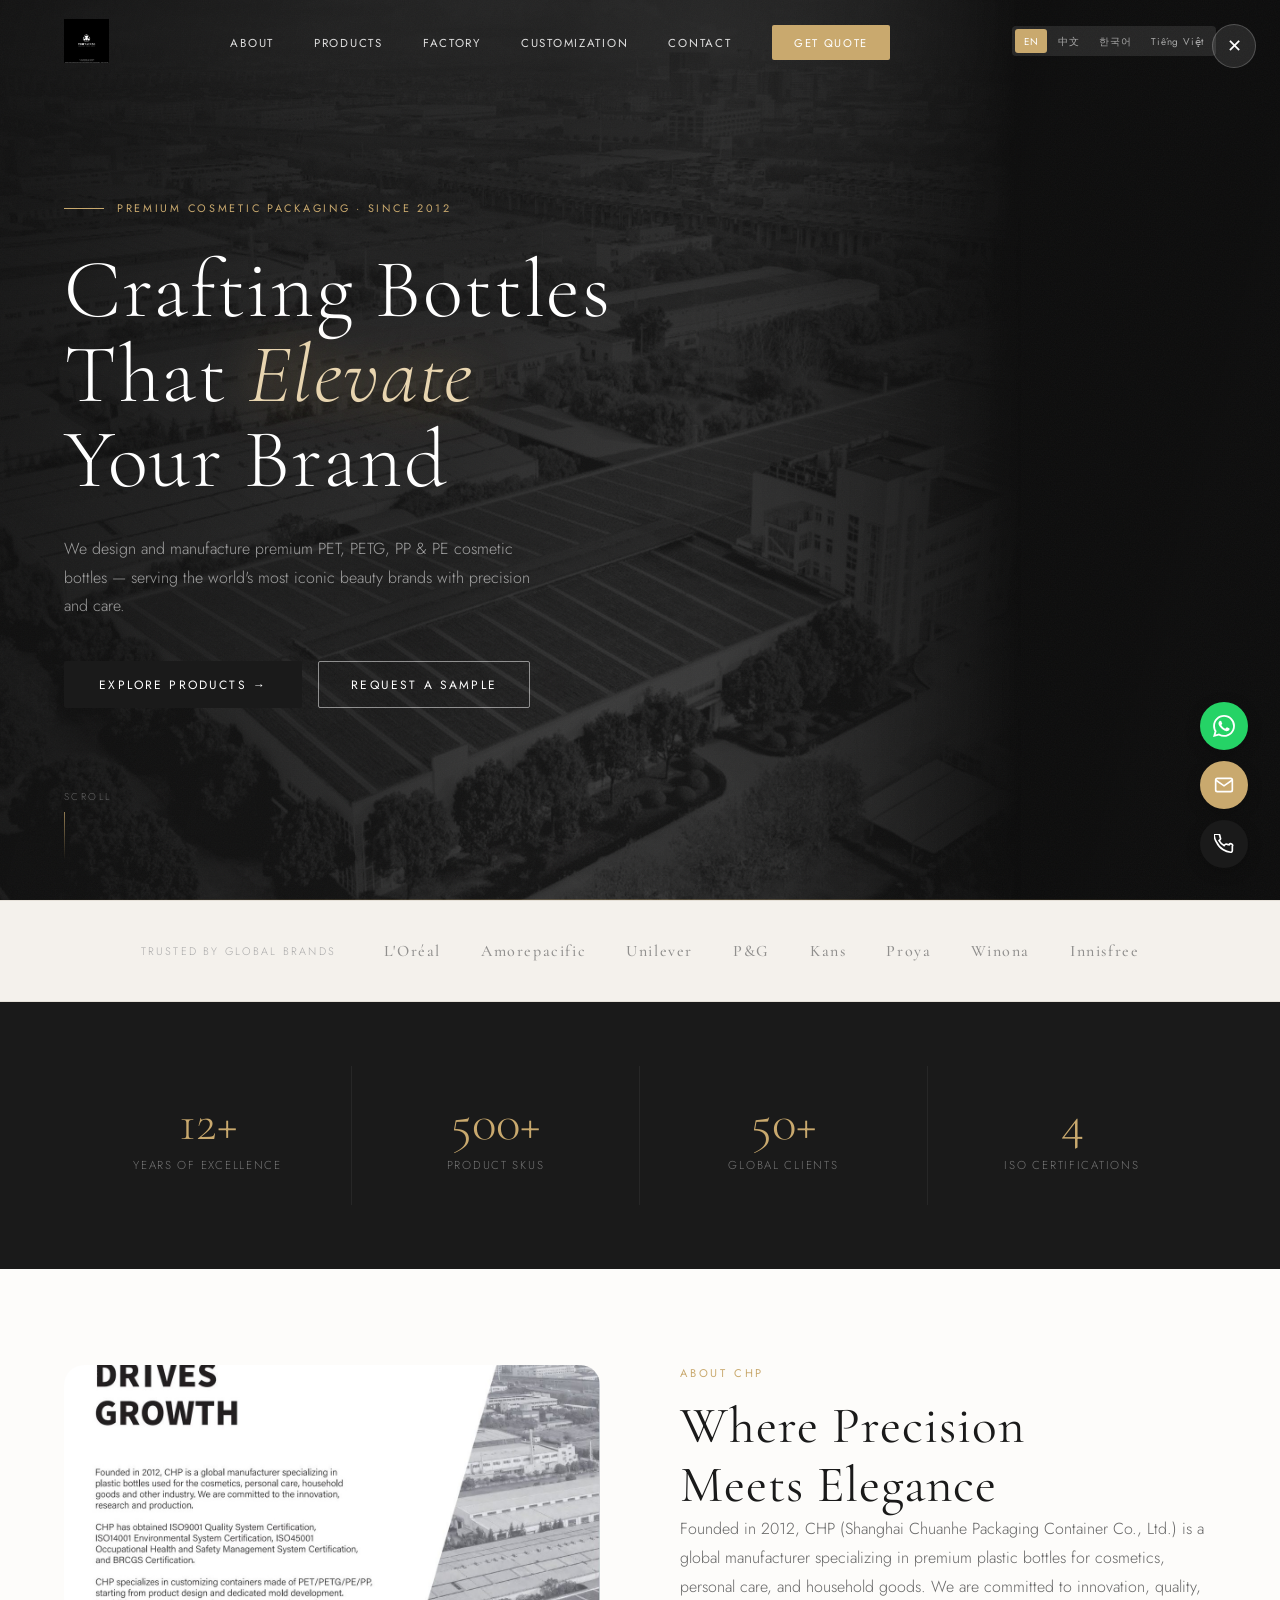
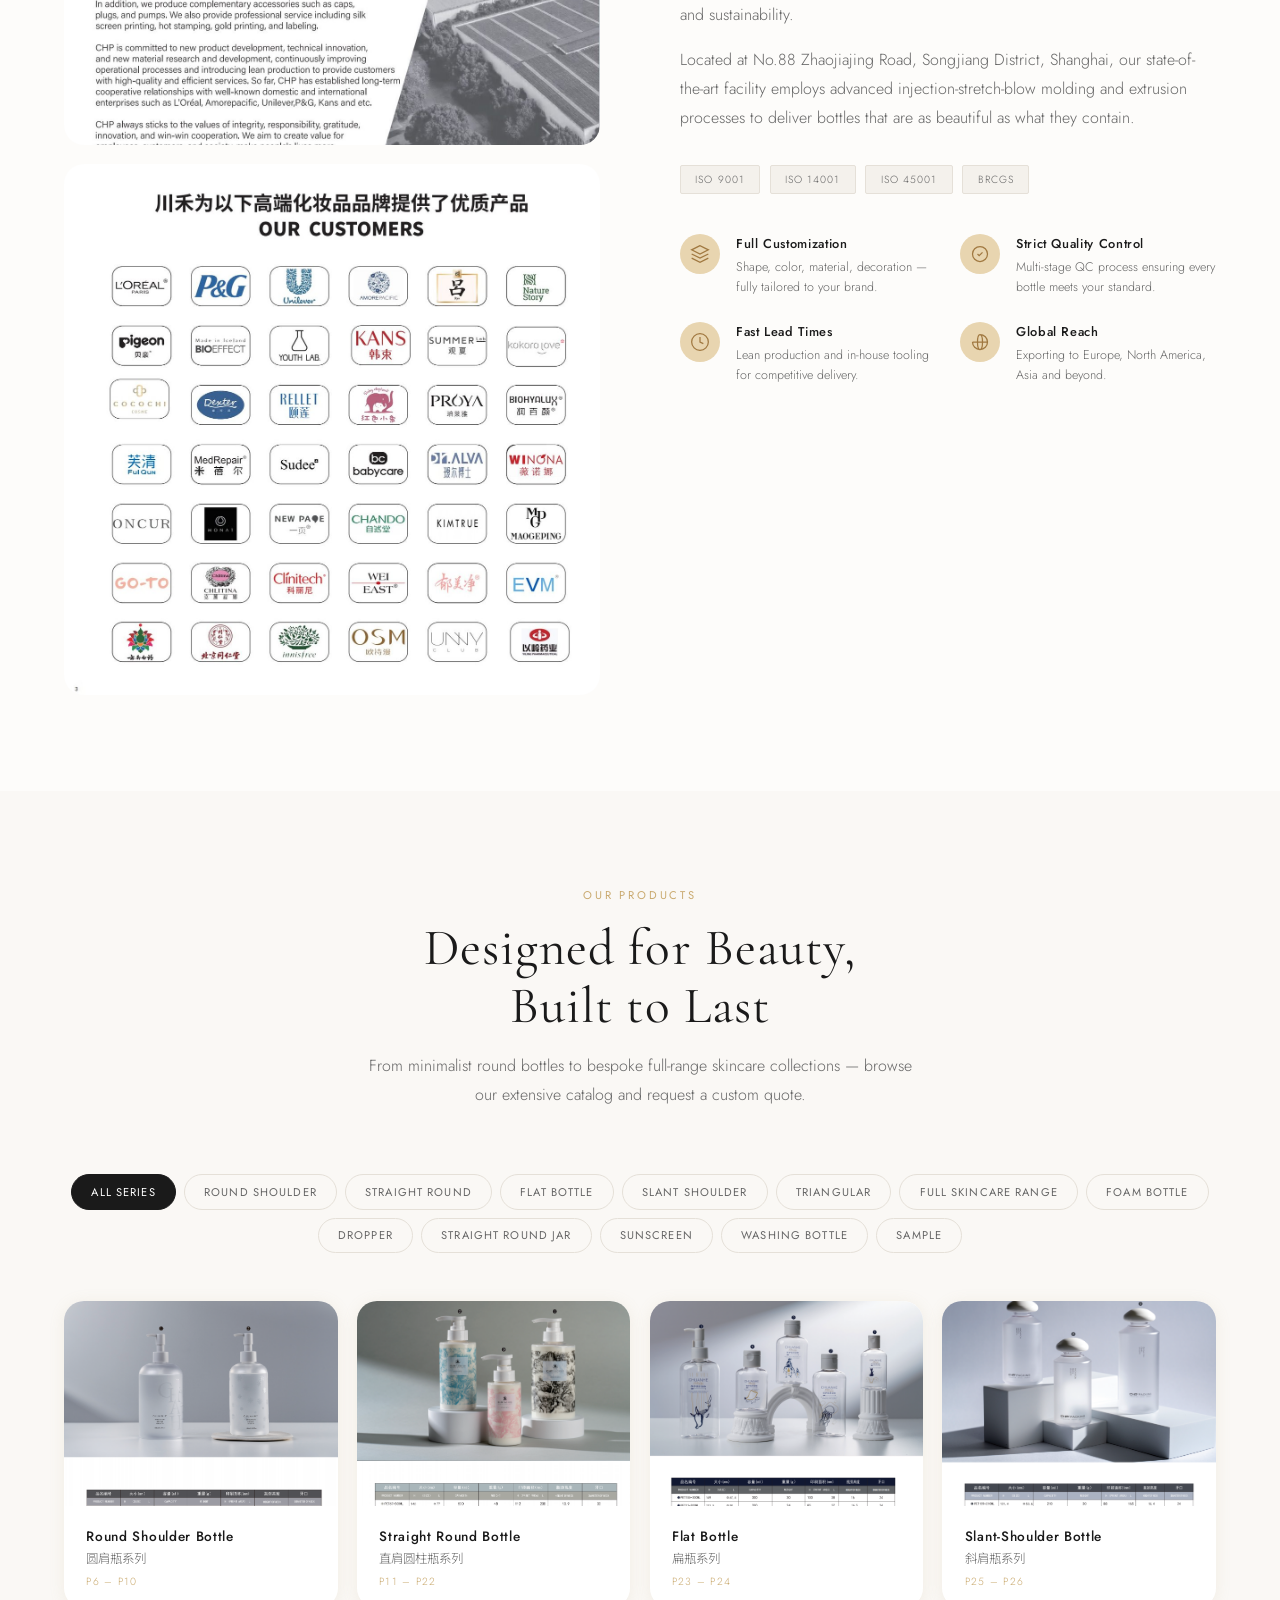
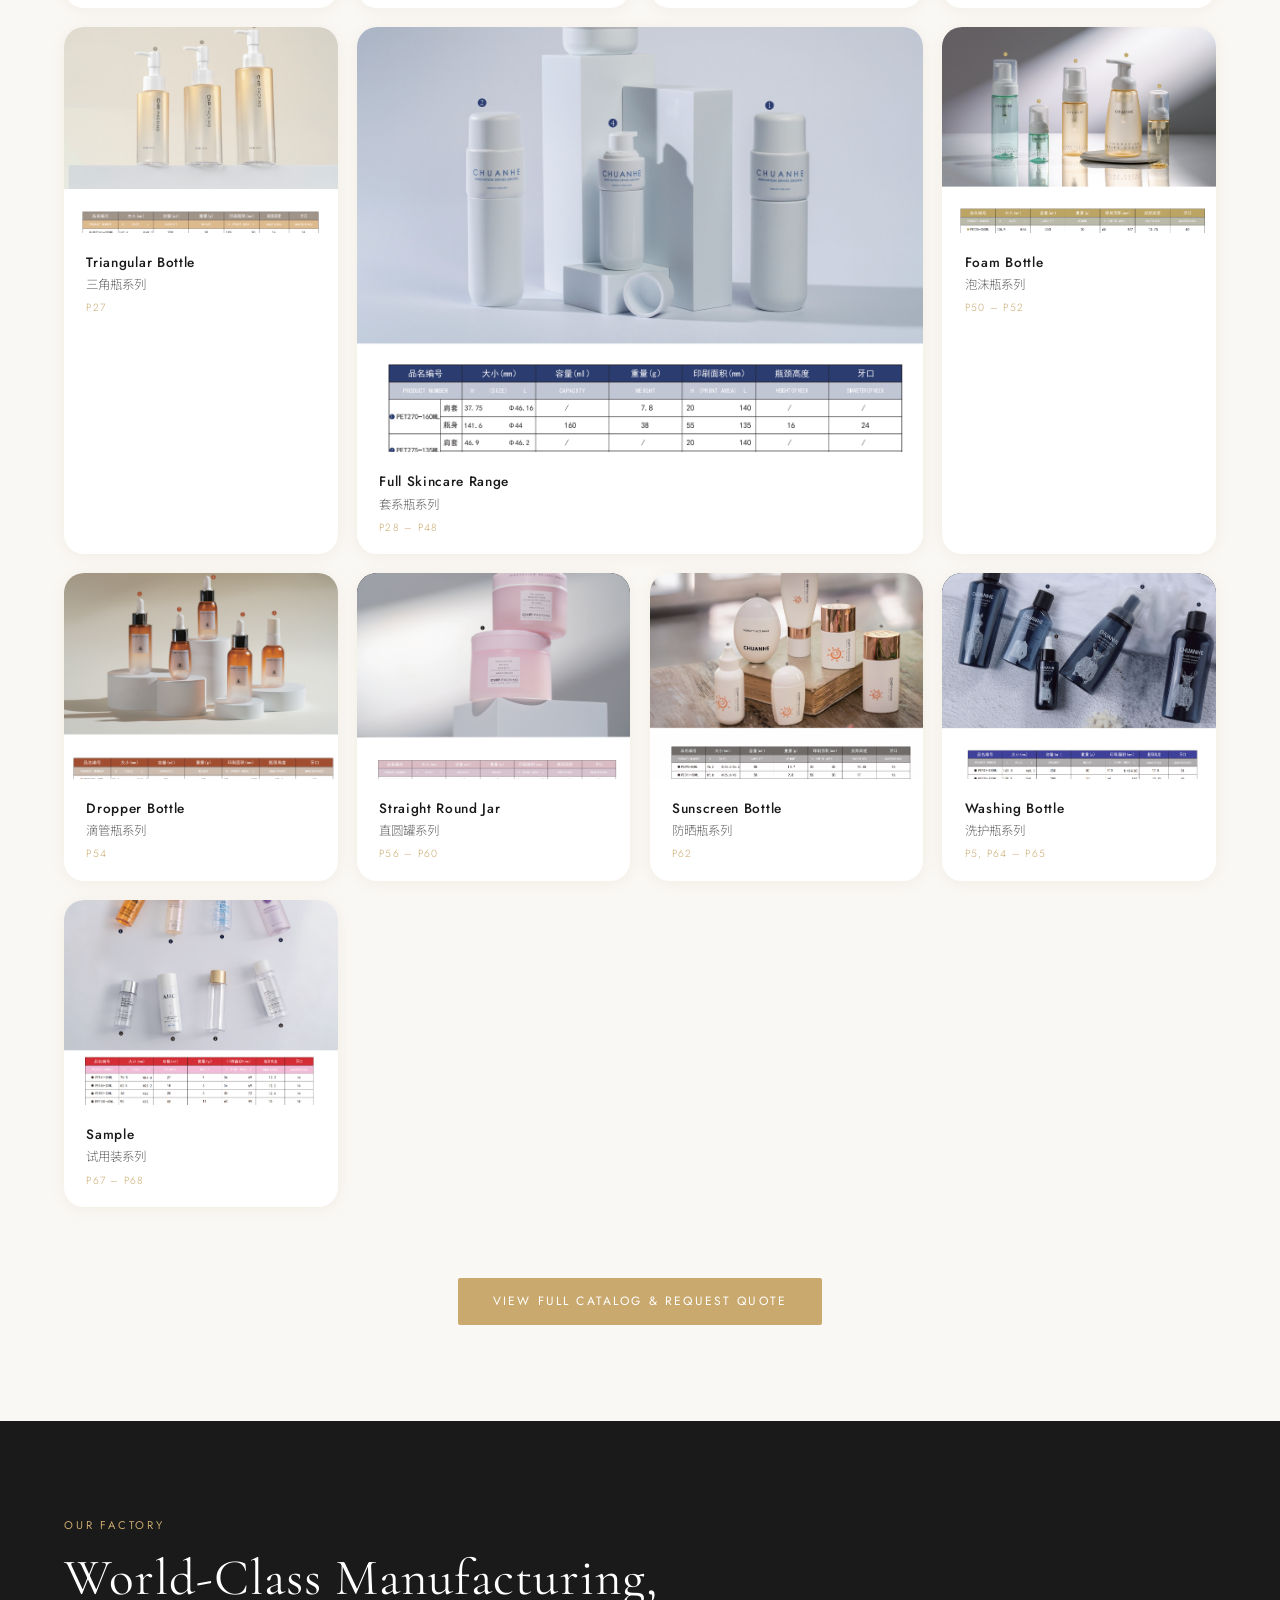
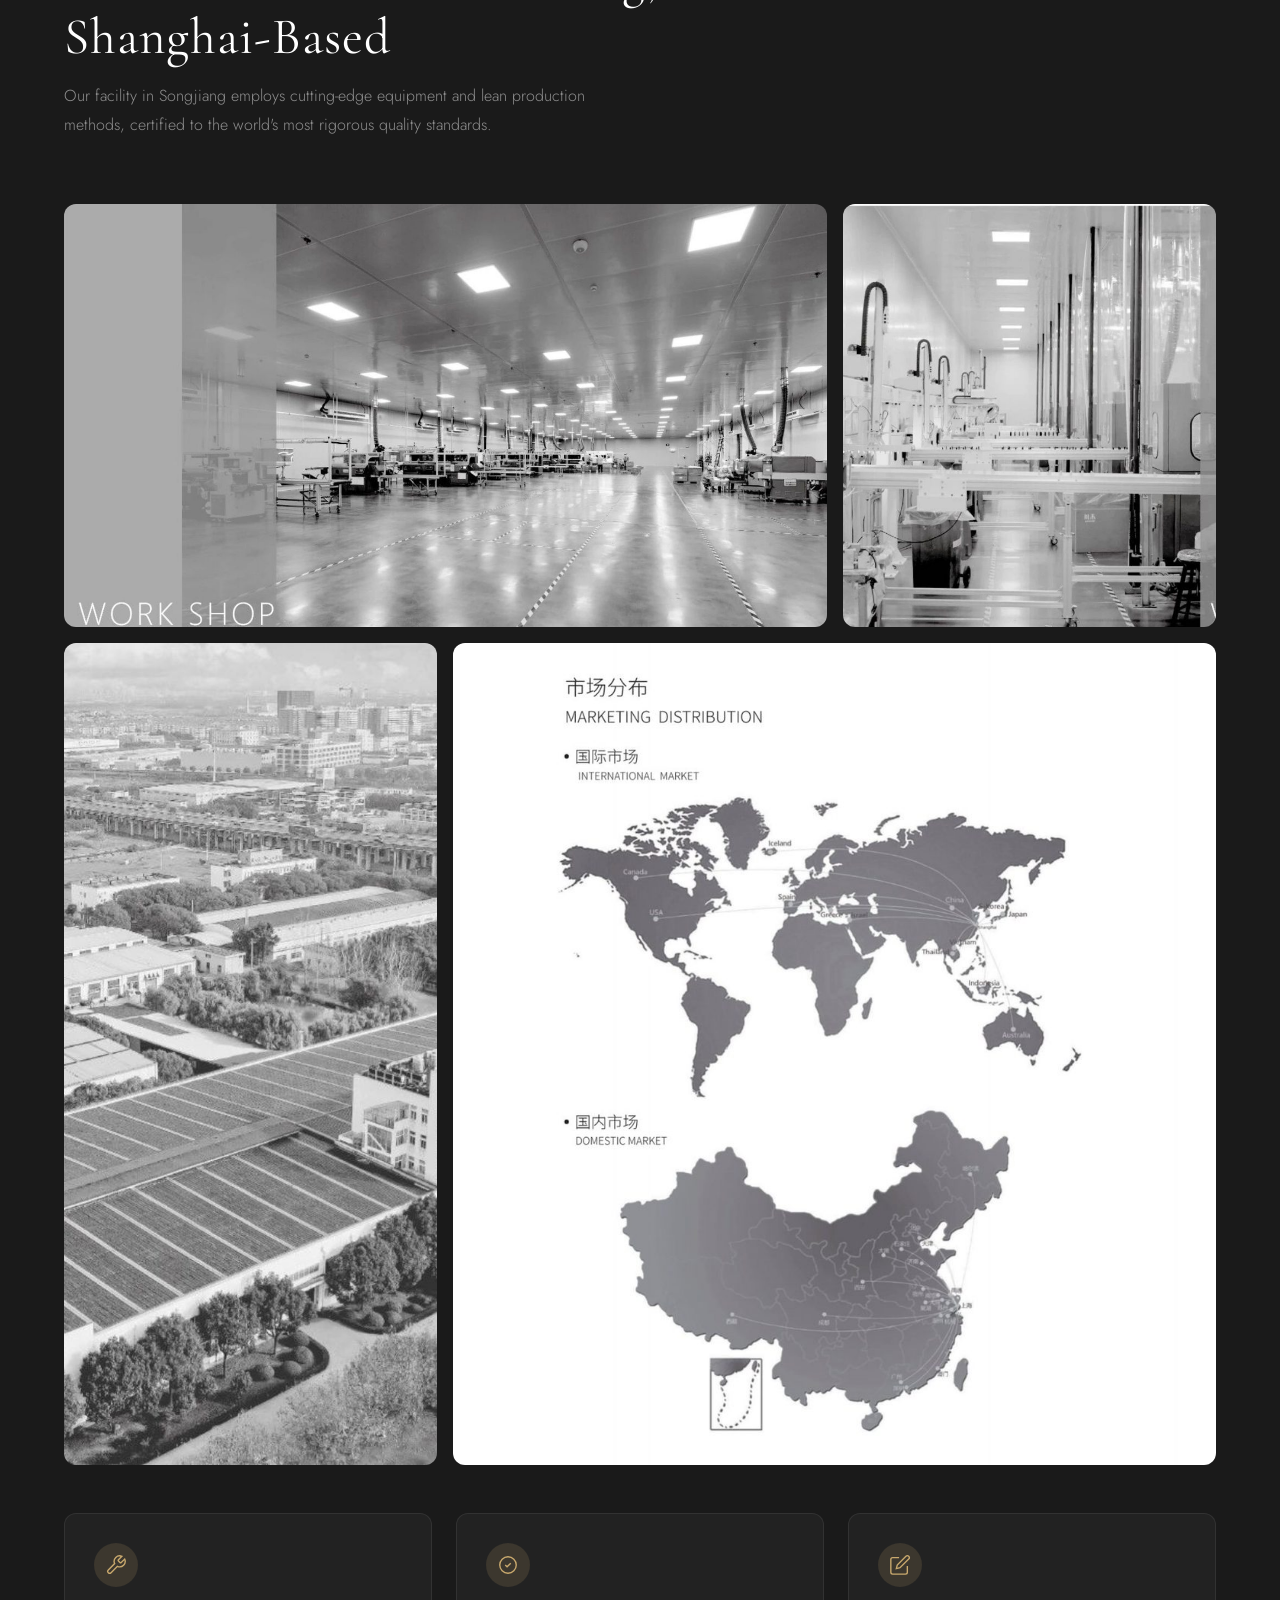
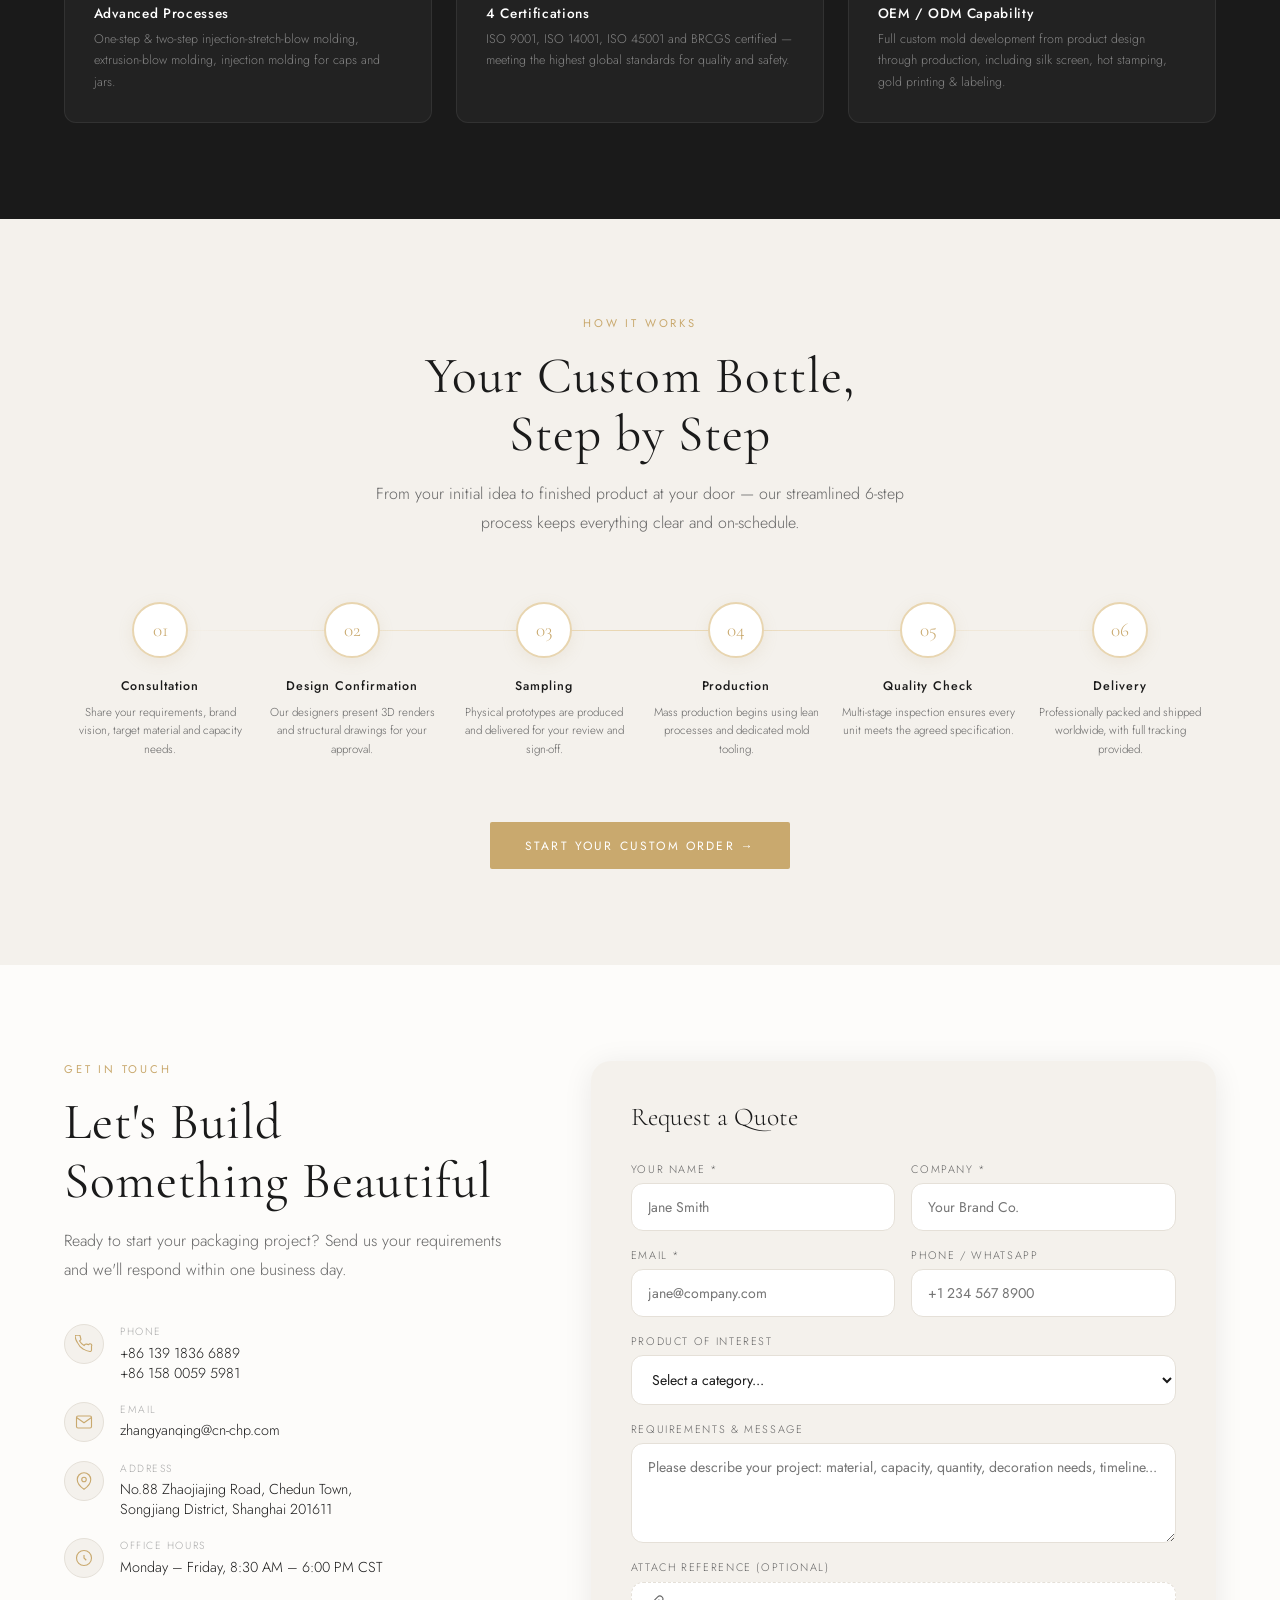
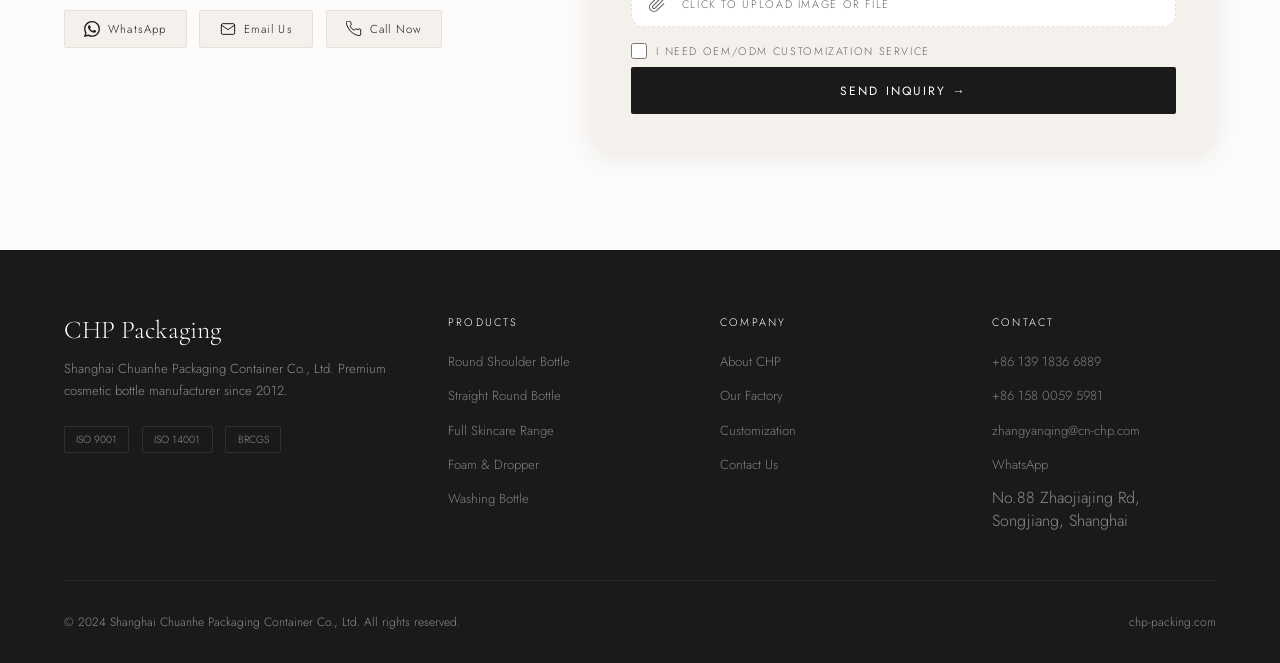
==== commit dbf3ac43: "Update index.html" ====
--- a/chp-website/index.html
+++ b/chp-website/index.html
@@ -330,6 +330,11 @@
 
   <!-- Image Zoom Lightbox -->
   <div class="img-zoom-overlay" id="imgZoomOverlay" onclick="closeZoom()">
+  <button class="zoom-arrow zoom-arrow-left" id="zoomPrev" onclick="event.stopPropagation();zoomPrev()">&#8249;</button>
+  <img id="imgZoomImg" src="" alt="">
+  <button class="zoom-arrow zoom-arrow-right" id="zoomNext" onclick="event.stopPropagation();zoomNext()">&#8250;</button>
+  <button class="zoom-close" onclick="closeZoom()">✕</button>
+</div>
     <img id="imgZoomImg" src="" alt="">
     <button class="img-zoom-close" onclick="closeZoom()">✕</button>
   </div>
--- a/chp-website/css/style.css
+++ b/chp-website/css/style.css
@@ -268,4 +268,4 @@
 @media(max-width:1100px){.series-grid{grid-template-columns:repeat(3,1fr);}.series-card.large{grid-column:span 2;}}
 @media(max-width:1024px){#stats{grid-template-columns:repeat(2,1fr);}.about-layout{grid-template-columns:1fr;gap:3rem;}.capabilities{grid-template-columns:repeat(2,1fr);}.process-steps{grid-template-columns:repeat(3,1fr);row-gap:2.5rem;}.process-steps::before{display:none;}.contact-layout{grid-template-columns:1fr;gap:3rem;}.footer-top{grid-template-columns:1fr 1fr;gap:2rem;}}
 @media(max-width:768px){.nav-links{display:none;position:fixed;inset:0;top:70px;background:var(--warm-white);flex-direction:column;align-items:center;justify-content:center;gap:2rem;}.nav-links.open{display:flex;}.nav-links a{color:var(--charcoal)!important;font-size:1rem;}.nav-hamburger{display:flex;}#navbar .nav-cta{display:none;}#stats{grid-template-columns:repeat(2,1fr);}.stat-item{border-right:none;border-bottom:1px solid rgba(255,255,255,0.06);}.factory-grid{grid-template-columns:1fr;}.factory-img.large{grid-column:span 1;}.process-steps{grid-template-columns:repeat(2,1fr);}.form-grid{grid-template-columns:1fr;}.footer-top{grid-template-columns:1fr;}.footer-bottom{flex-direction:column;gap:1rem;text-align:center;}.advantages{grid-template-columns:1fr;}.capabilities{grid-template-columns:1fr;}.series-grid{grid-template-columns:repeat(2,1fr);}.series-card.large{grid-column:span 2;}.gallery-grid{grid-template-columns:repeat(2,1fr);padding:1rem;}.hero-title{font-size:clamp(2.5rem,9vw,4rem);}}
-@media(max-width:480px){.series-grid{grid-template-columns:1fr;}.series-card.large{grid-column:span 1;}.process-steps{grid-template-columns:1fr;}#brand-strip{flex-direction:column;gap:1rem;}.hero-actions{flex-direction:column;}.hero-actions .btn-primary,.hero-actions .btn-outline{width:100%;justify-content:center;}.gallery-grid{grid-template-columns:1fr;}#langSwitcher{display:none;}}
+@media(max-width:480px){.series-grid{grid-template-columns:1fr;}.series-card.large{grid-column:span 1;}.process-steps{grid-template-columns:1fr;}#brand-strip{flex-direction:column;gap:1rem;}.hero-actions{flex-direction:column;}.hero-actions .btn-primary,.hero-actions .btn-outline{width:100%;justify-content:center;}.gallery-grid{grid-template-columns:1fr;}#langSwitcher{display:flex;}}
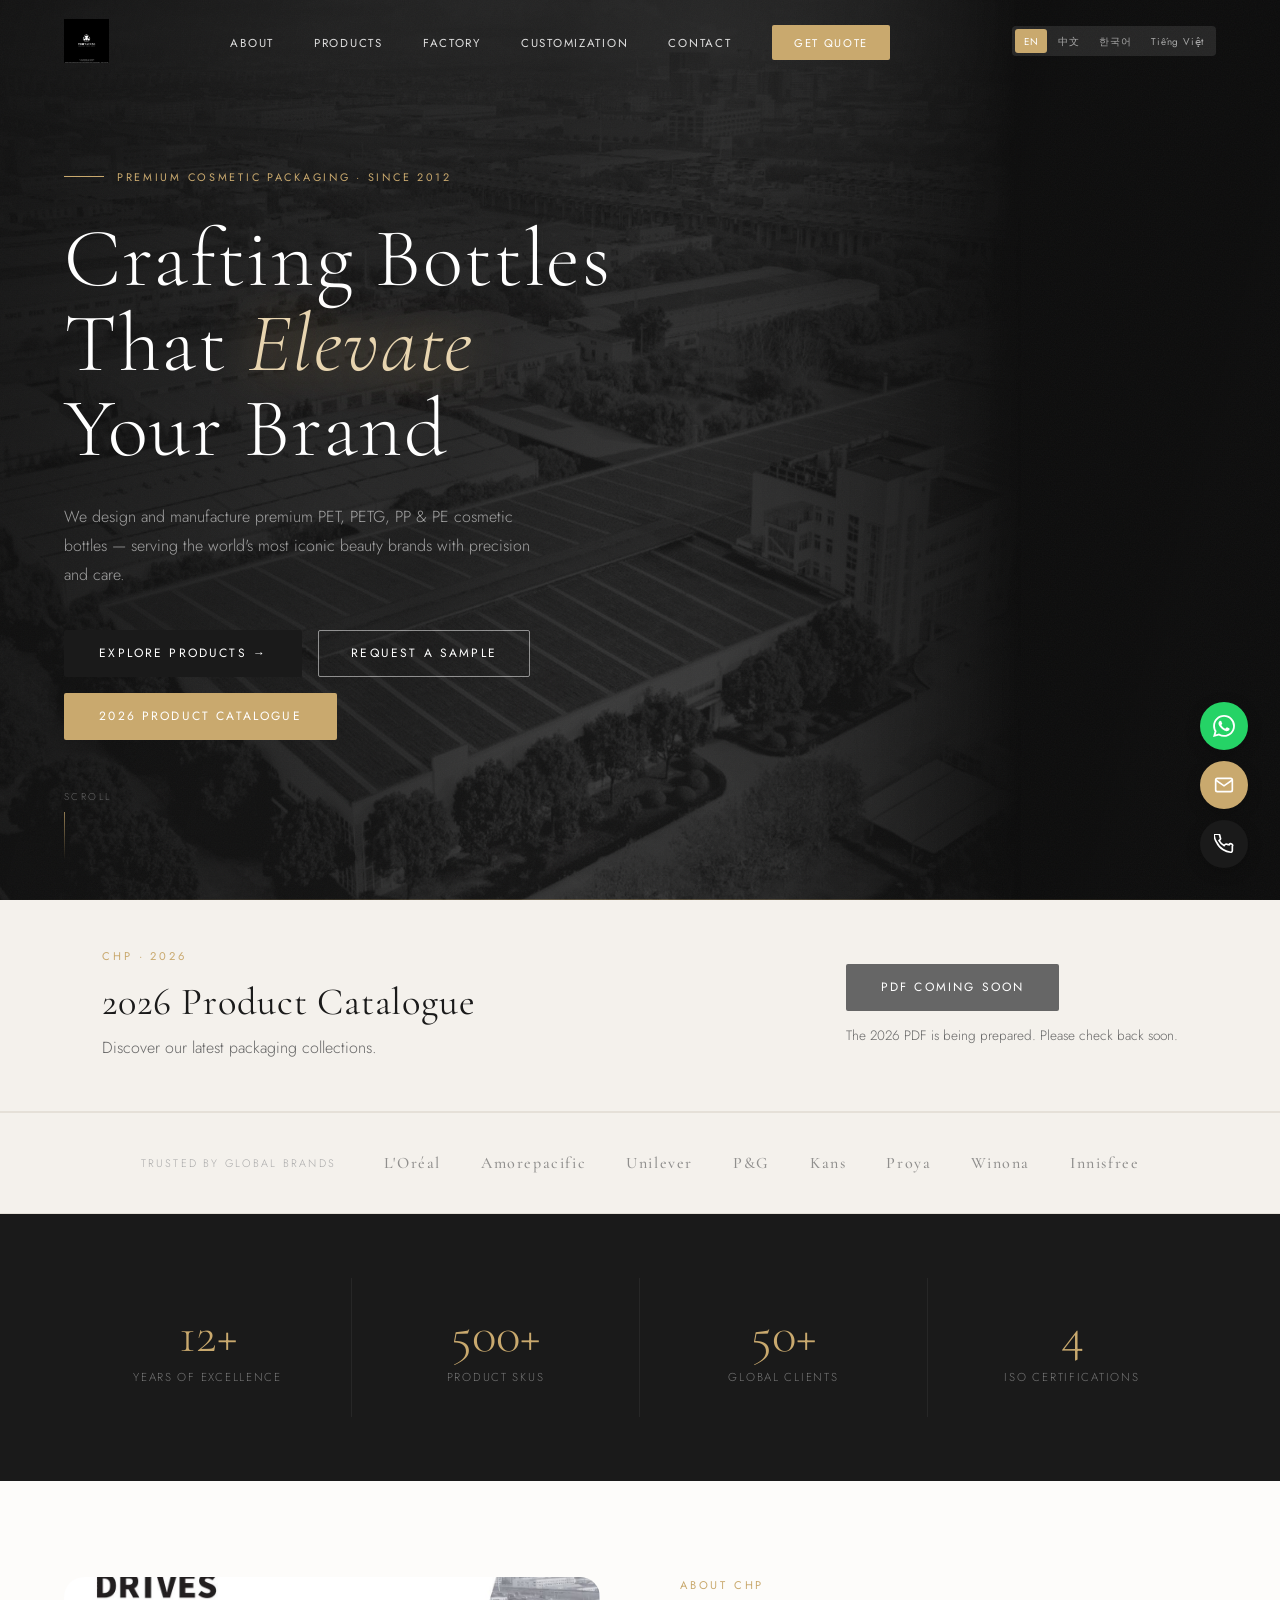
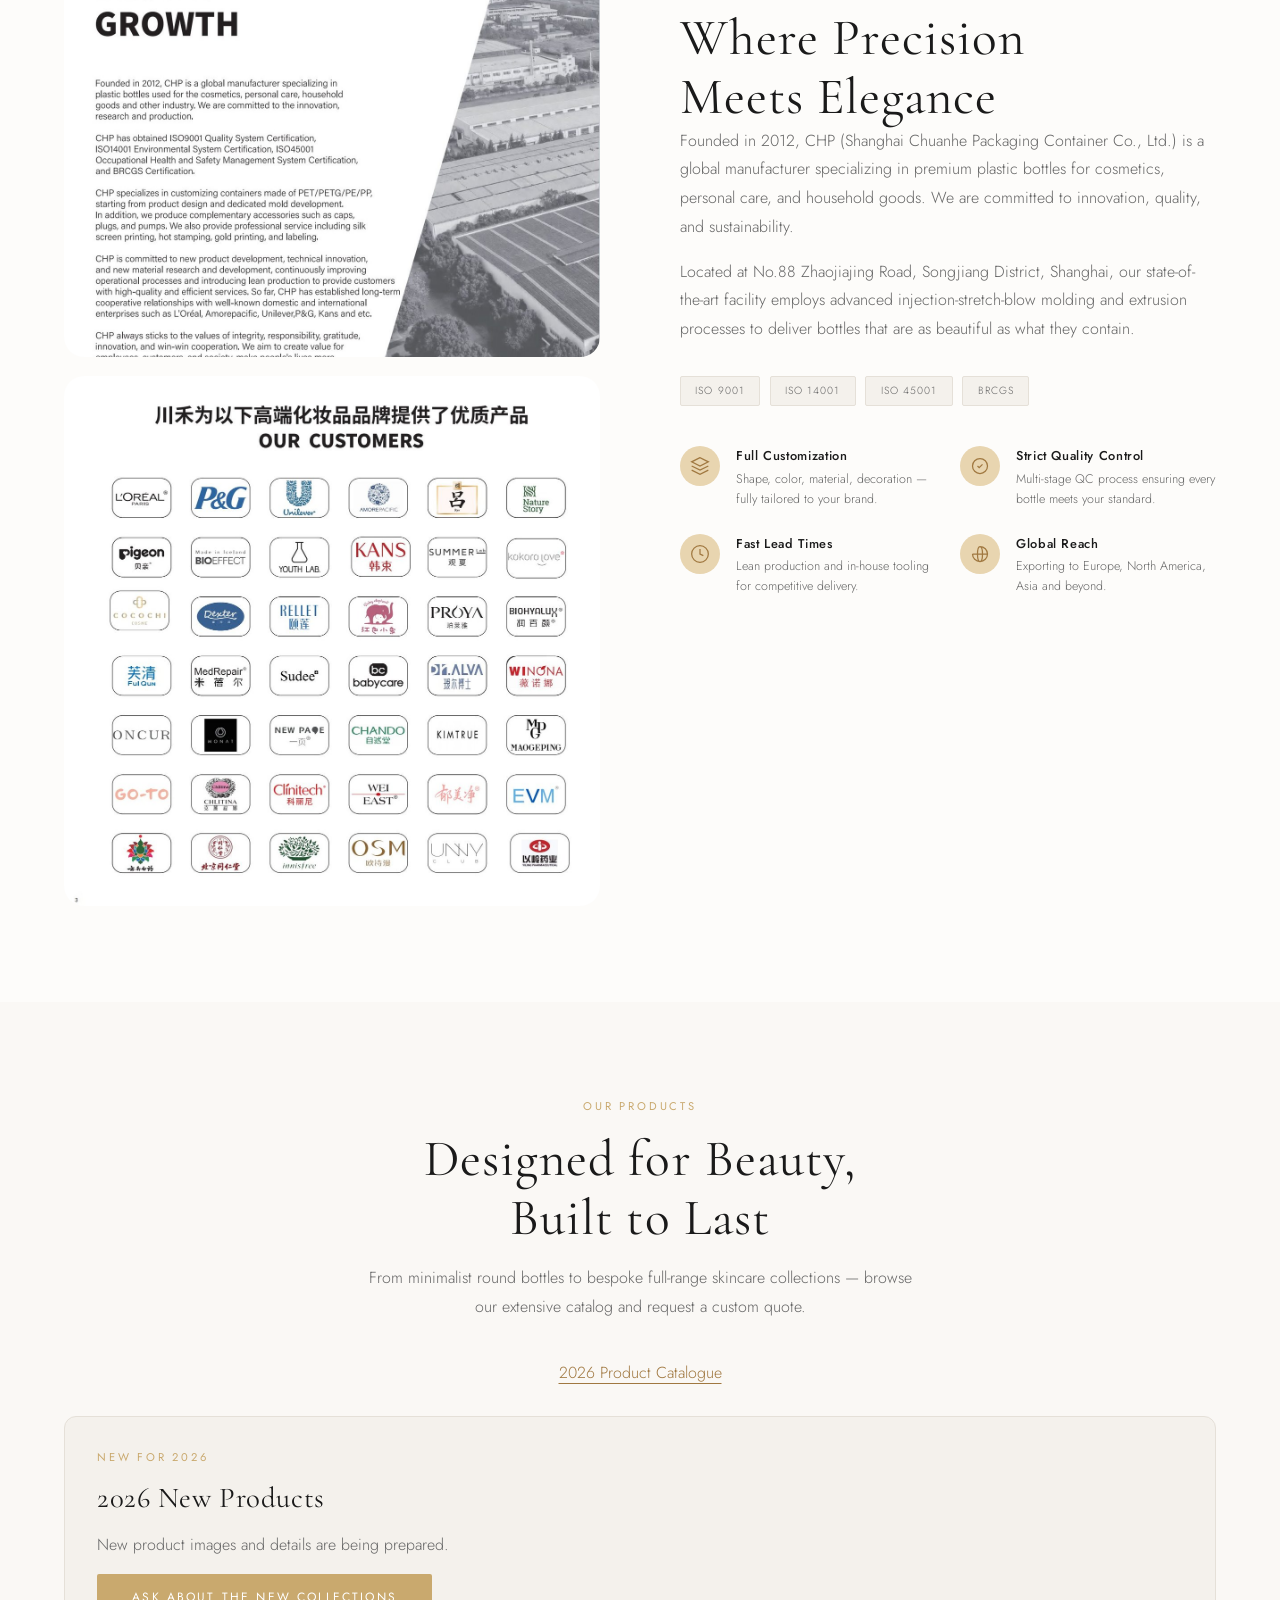
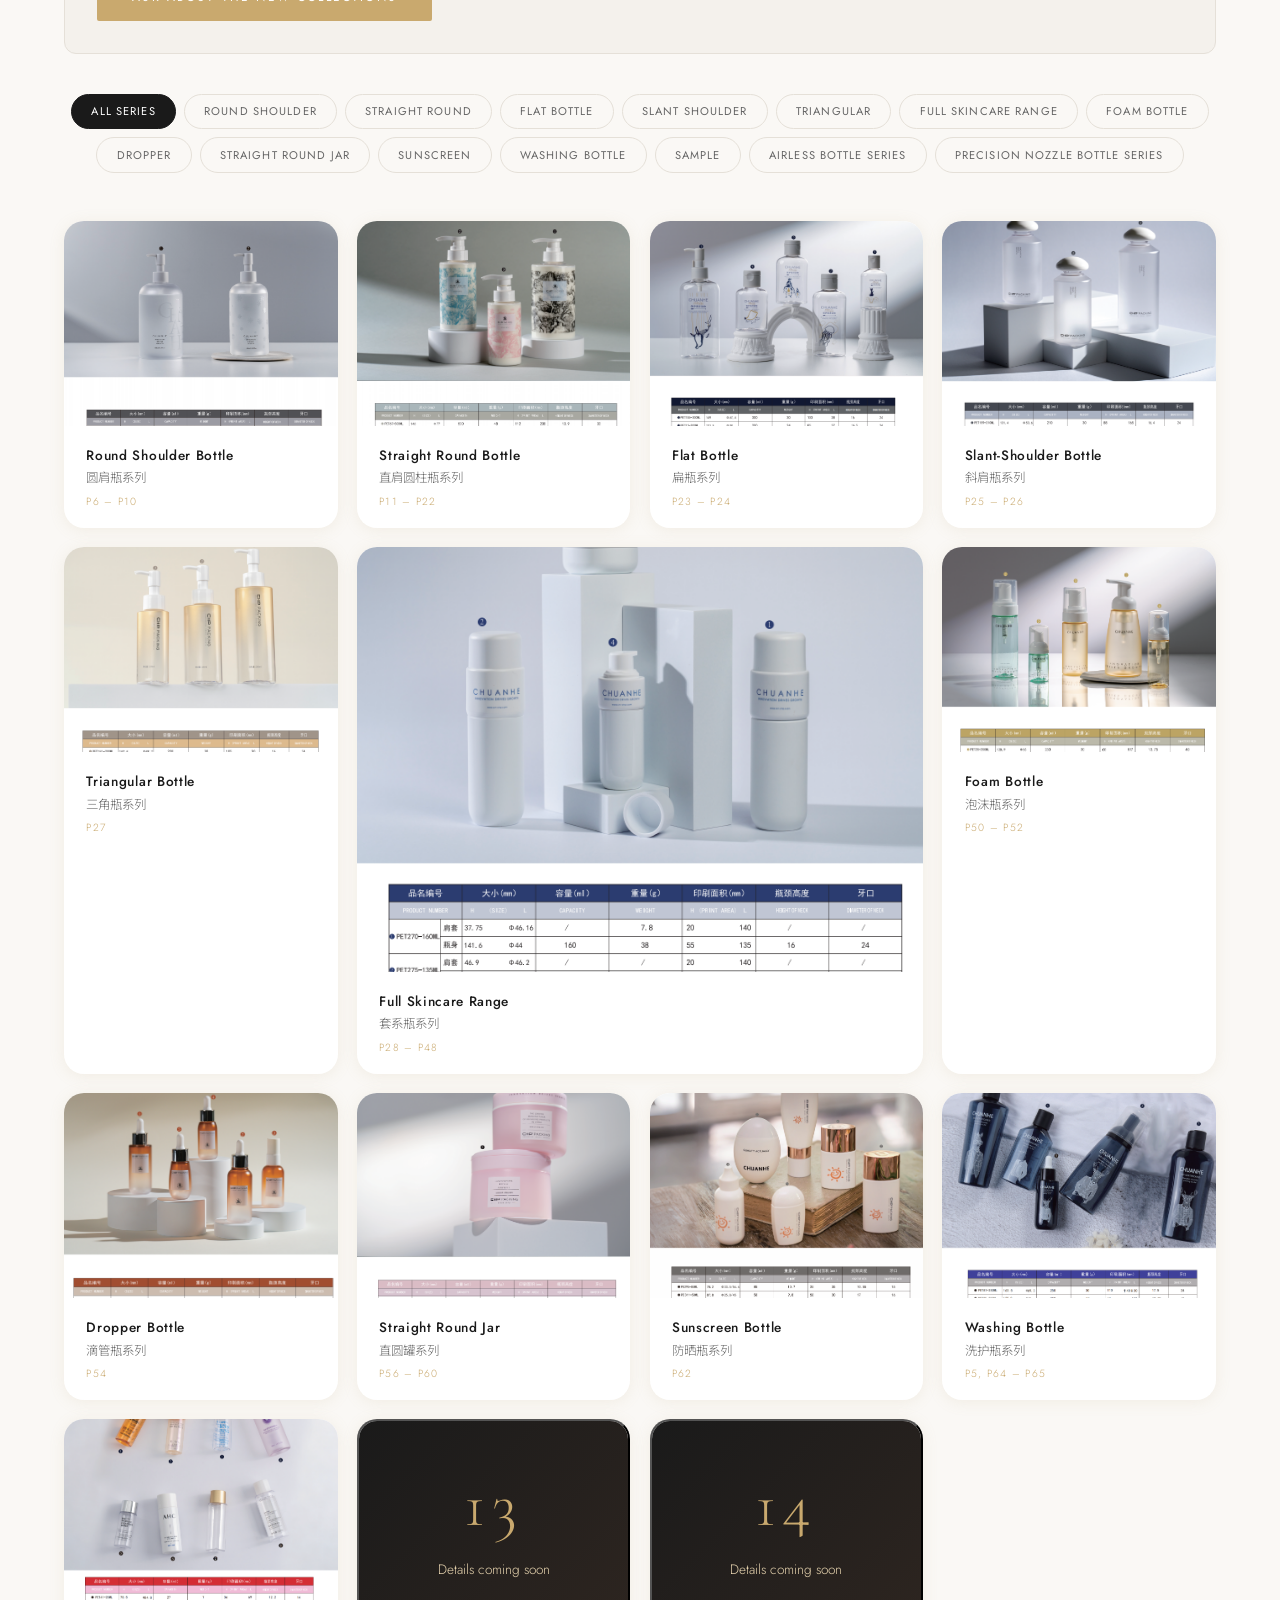
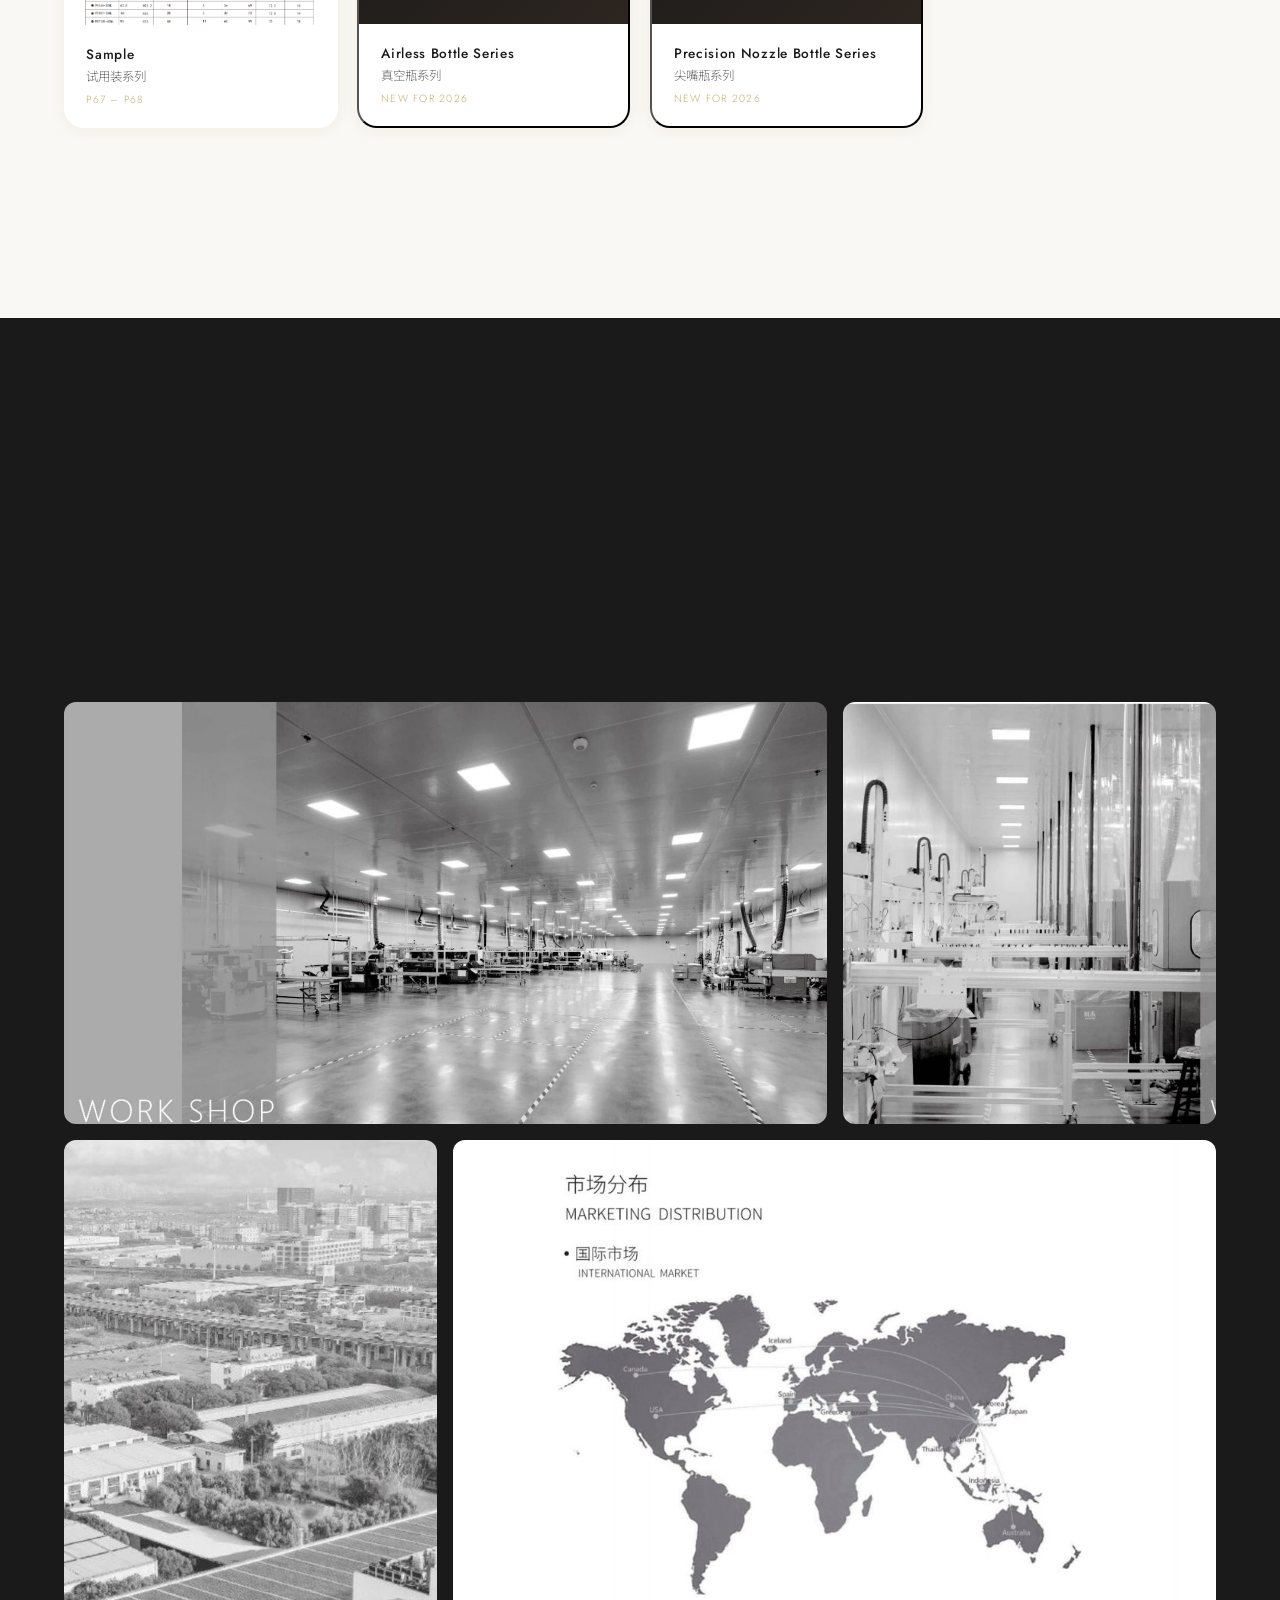
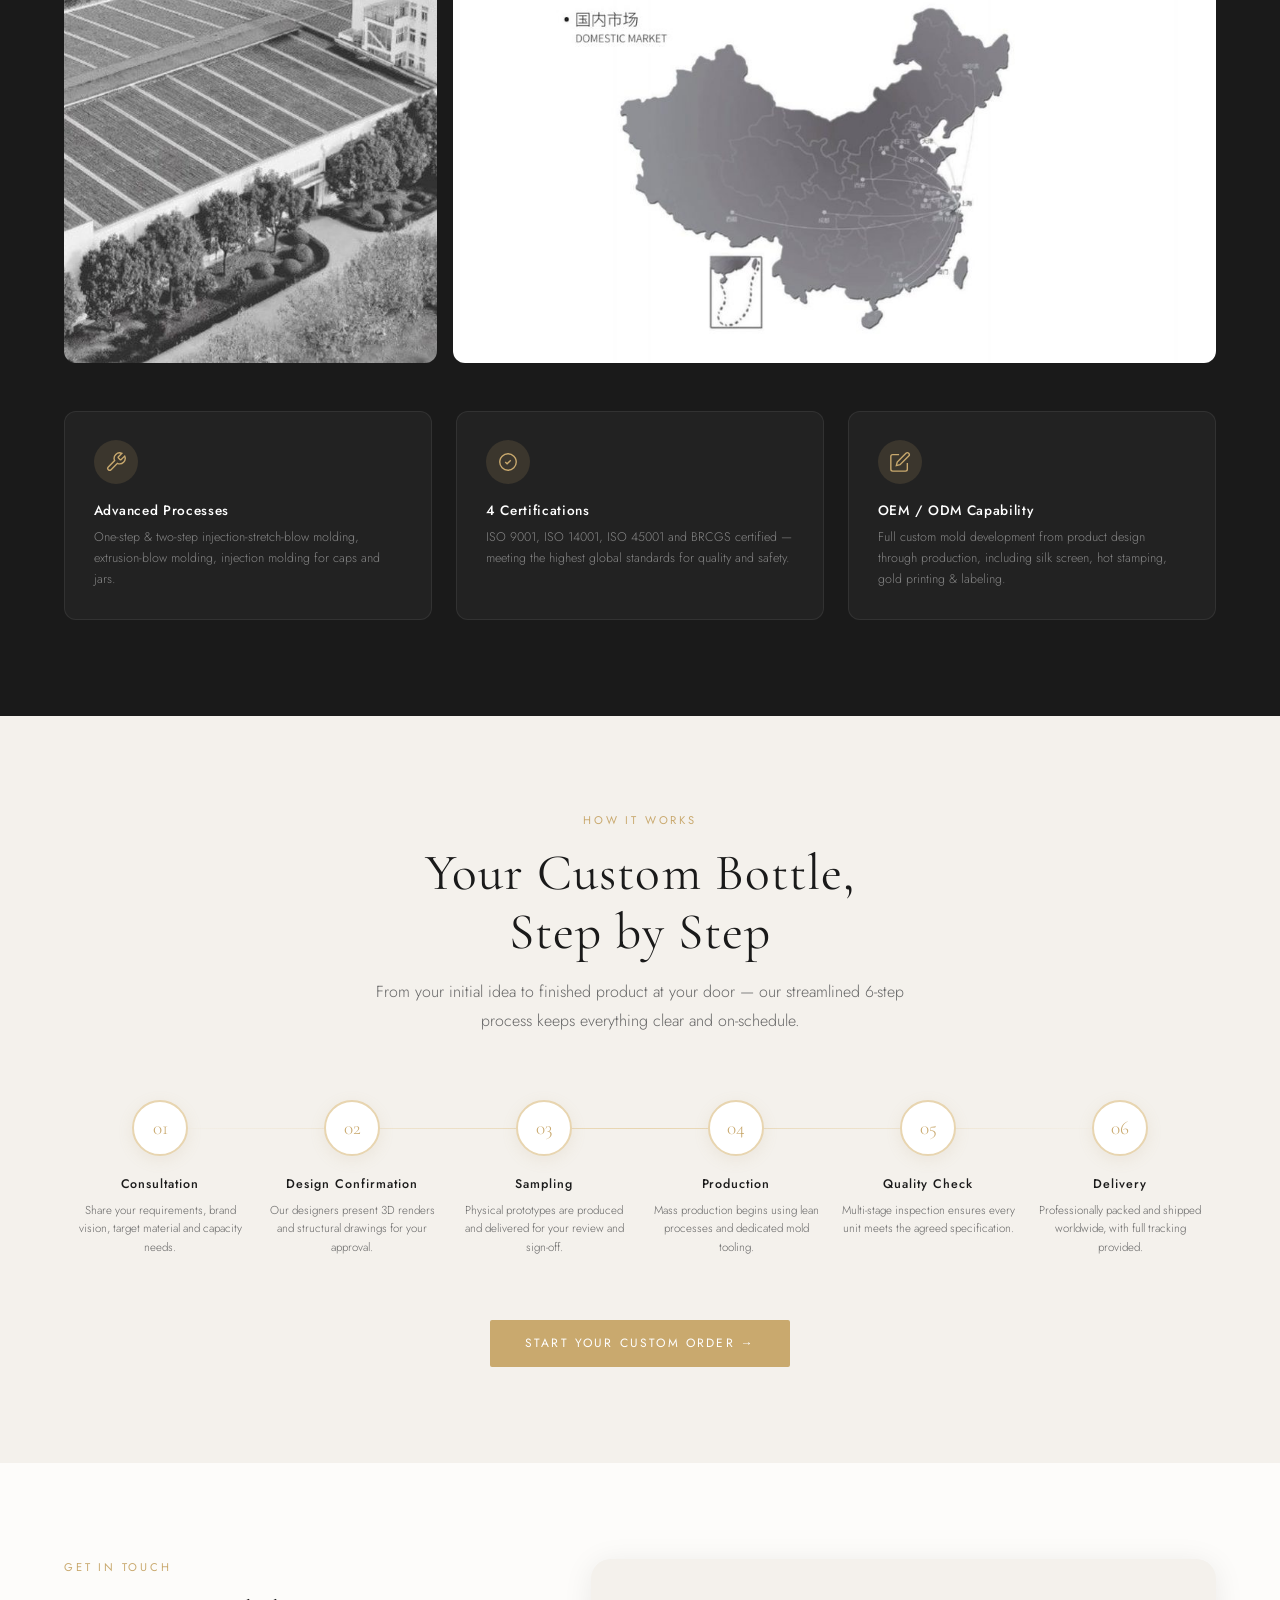
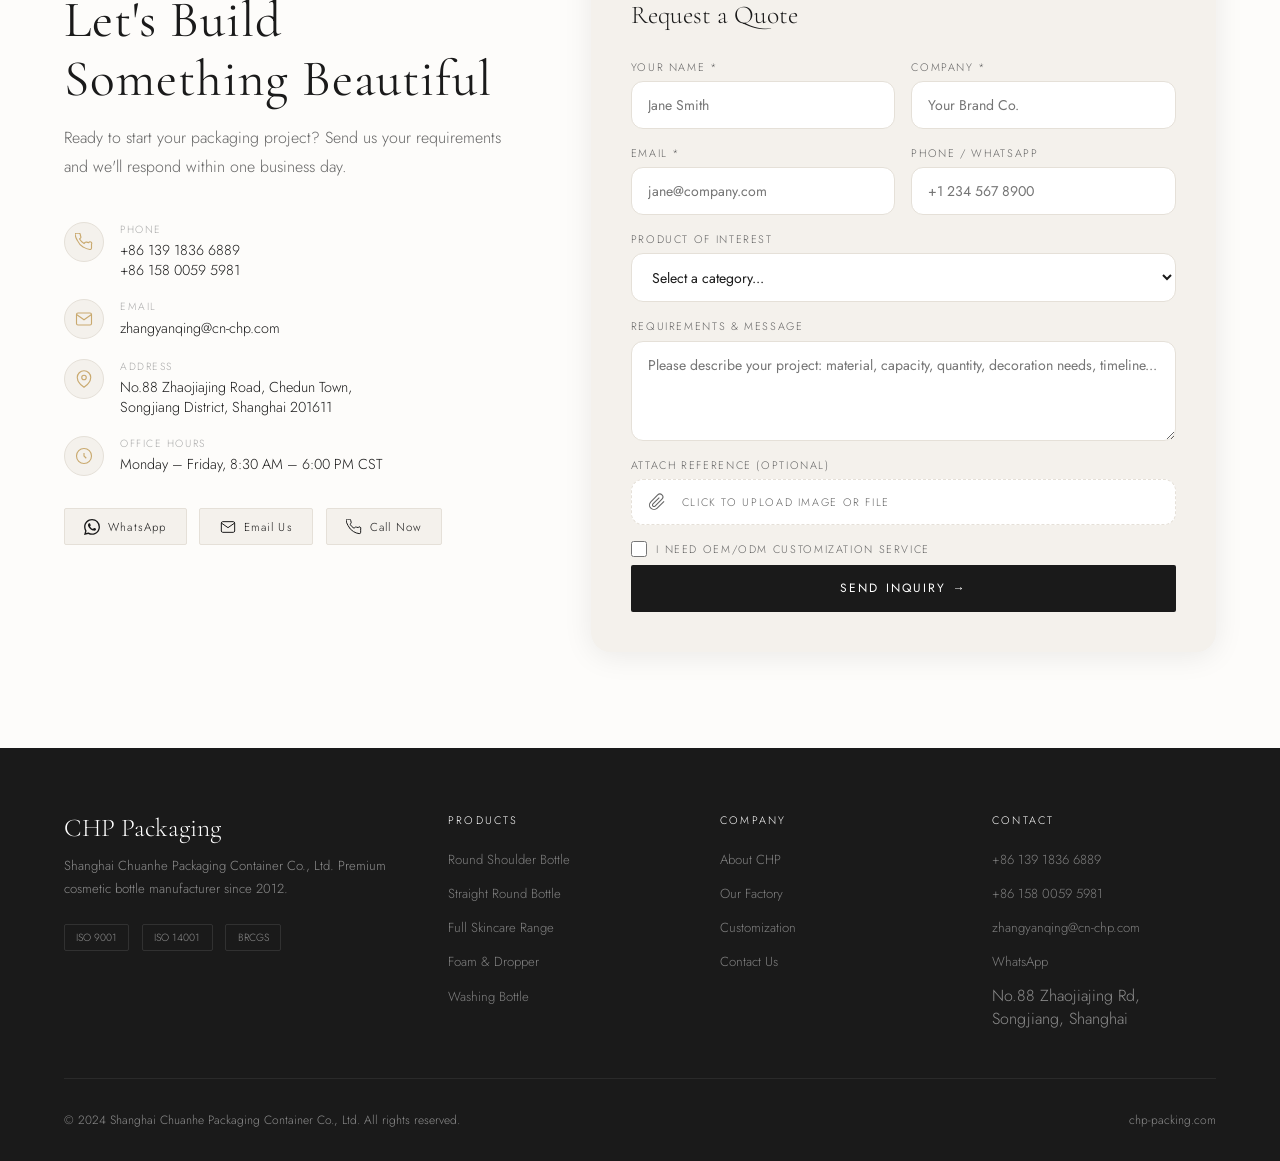
==== commit 3cc4940c: "Add 2026 catalogue placeholders and airless/nozzle collections" ====
--- a/chp-website/index.html
+++ b/chp-website/index.html
@@ -6,6 +6,7 @@
 <title>CHP Packaging — Premium Cosmetic Bottle Manufacturer</title>
 <meta name="description" content="CHP Packaging — Global manufacturer of premium PET, PETG, PP & PE cosmetic bottles. OEM/ODM customization.">
 <link rel="stylesheet" href="css/style.css">
+<link rel="stylesheet" href="css/catalogue.css">
 <link rel="preconnect" href="https://fonts.googleapis.com">
 <link rel="preconnect" href="https://fonts.gstatic.com" crossorigin>
 </head>
@@ -56,11 +57,25 @@
     <div class="hero-actions fade-up-hero" style="--delay:0.7s">
       <a href="#products" class="btn-primary" data-i18n="hero_btn1">Explore Products →</a>
       <a href="#contact" class="btn-outline" data-modal="inquiry" data-i18n="hero_btn2">Request a Sample</a>
+      <a href="#catalogue2026" class="btn-gold" data-i18n="catalogue_title">2026 Product Catalogue</a>
     </div>
   </div>
   <div class="hero-scroll-hint">
     <span data-i18n="hero_scroll">Scroll</span>
     <div class="scroll-line"></div>
+  </div>
+</section>
+
+
+<section id="catalogue2026" class="catalogue-banner" aria-labelledby="catalogueTitle">
+  <div>
+    <span class="section-label">CHP · 2026</span>
+    <h2 id="catalogueTitle" class="section-title" data-i18n="catalogue_title">2026 Product Catalogue</h2>
+    <p class="section-subtitle" data-i18n="catalogue_intro">Discover our latest packaging collections.</p>
+  </div>
+  <div class="catalogue-actions">
+    <button class="btn-primary" data-catalogue-download disabled data-i18n="catalogue_pending">PDF coming soon</button>
+    <p data-catalogue-status role="status" data-i18n="catalogue_pending_note">The 2026 PDF is being prepared. Please check back soon.</p>
   </div>
 </section>
 
@@ -156,9 +171,19 @@
   <div class="section-header centered fade-up">
     <span class="section-label" data-i18n="products_label">Our Products</span>
     <h2 class="section-title" data-i18n="products_title" data-i18n-html="true">Designed for Beauty,<br>Built to Last</h2>
-    <p class="section-subtitle" data-i18n="products_desc">Browse our full catalog of 500+ SKUs across 12 series. Click any image to enlarge.</p>
-  </div>
-
+    <p class="section-subtitle" data-i18n="products_desc">Explore our packaging collections, including two new series for 2026.</p>
+  </div>
+
+  <div class="product-catalogue-link">
+    <a href="#catalogue2026" data-i18n="catalogue_title">2026 Product Catalogue</a>
+  </div>
+  <section class="new-products" aria-labelledby="newProductsTitle">
+    <span class="section-label" data-i18n="new_label">New for 2026</span>
+    <h3 id="newProductsTitle" data-i18n="new_title">2026 New Products</h3>
+    <p id="newProductsEmpty" data-i18n="new_pending">New product images and details are being prepared.</p>
+    <div id="newProductsGrid" class="new-products-grid"></div>
+    <button class="btn-gold" data-modal="inquiry" data-i18n="new_inquire">Ask about the new collections</button>
+  </section>
   <!-- Series Navigation -->
   <div class="series-nav fade-up" id="seriesNav">
     <button class="series-nav-btn active" data-series="all">All Series</button>
@@ -174,6 +199,8 @@
     <button class="series-nav-btn" data-series="s10">Sunscreen</button>
     <button class="series-nav-btn" data-series="s11">Washing Bottle</button>
     <button class="series-nav-btn" data-series="s12">Sample</button>
+    <button class="series-nav-btn" data-series="s13" data-i18n="series_airless">Airless Bottle Series</button>
+    <button class="series-nav-btn" data-series="s14" data-i18n="series_nozzle">Precision Nozzle Bottle Series</button>
   </div>
 
   <!-- Series Cards -->
@@ -311,6 +338,14 @@
       </div>
     </div>
 
+    <button type="button" class="series-card new-series-card" data-series="s13" onclick="openSeries('s13')">
+      <span class="series-card-img"><span class="series-placeholder"><span class="series-num">13</span><span class="series-coming" data-i18n="details_pending">Details coming soon</span></span></span>
+      <span class="series-card-info"><span class="series-card-en">Airless Bottle Series</span><span class="series-card-zh">真空瓶系列</span><span class="series-card-pages" data-i18n="new_label">New for 2026</span></span>
+    </button>
+    <button type="button" class="series-card new-series-card" data-series="s14" onclick="openSeries('s14')">
+      <span class="series-card-img"><span class="series-placeholder"><span class="series-num">14</span><span class="series-coming" data-i18n="details_pending">Details coming soon</span></span></span>
+      <span class="series-card-info"><span class="series-card-en">Precision Nozzle Bottle Series</span><span class="series-card-zh">尖嘴瓶系列</span><span class="series-card-pages" data-i18n="new_label">New for 2026</span></span>
+    </button>
   </div>
 
   <!-- Gallery Lightbox (opens when series clicked) -->
@@ -321,10 +356,8 @@
     </div>
     <div class="gallery-grid" id="galleryGrid"></div>
     <div class="gallery-empty" id="galleryEmpty">
-      <div style="text-align:center;color:rgba(255,255,255,0.3);padding:4rem;">
-        <div style="font-size:3rem;margin-bottom:1rem;">📷</div>
-        <div style="font-size:0.9rem;letter-spacing:0.1em;">Upload product images to<br><code style="color:var(--champagne)">images/products/</code><br>to display them here</div>
-      </div>
+      <p data-i18n="new_pending">New product images and details are being prepared.</p>
+      <button class="btn-gold" onclick="closeGallery()" data-modal="inquiry" data-i18n="new_inquire">Ask about the new collections</button>
     </div>
   </div>
 
@@ -335,9 +368,7 @@
   <button class="zoom-arrow zoom-arrow-right" id="zoomNext" onclick="event.stopPropagation();zoomNext()">&#8250;</button>
   <button class="zoom-close" onclick="closeZoom()">✕</button>
 </div>
-    <img id="imgZoomImg" src="" alt="">
-    <button class="img-zoom-close" onclick="closeZoom()">✕</button>
-  </div>
+
 
   <div style="text-align:center;margin-top:3rem;" class="fade-up">
     <button class="btn-gold" data-modal="inquiry" data-i18n="products_cta">View Full Catalog &amp; Request Quote</button>
@@ -486,7 +517,7 @@
                 <option>Sunscreen Bottle 防晒瓶</option>
                 <option>Washing Bottle 洗护瓶</option>
                 <option>Sample 试用装</option>
-                <option>Custom / Other 其他定制</option>
+                <option value="s13" data-i18n="series_airless">Airless Bottle Series</option><option value="s14" data-i18n="series_nozzle">Precision Nozzle Bottle Series</option><option>Custom / Other 其他定制</option>
               </select>
             </div>
             <div class="form-group full"><label data-i18n="form_message">Requirements &amp; Message</label><textarea name="message" placeholder="Material, capacity, quantity, decoration, timeline..." data-i18n="form_message_placeholder"></textarea></div>
@@ -581,7 +612,7 @@
             <option>Triangular Bottle</option><option>Full Skincare Range</option>
             <option>Foam Bottle</option><option>Dropper Bottle</option>
             <option>Straight Round Jar</option><option>Sunscreen Bottle</option>
-            <option>Washing Bottle</option><option>Sample</option><option>Custom / Other</option>
+            <option>Washing Bottle</option><option>Sample</option><option value="s13" data-i18n="series_airless">Airless Bottle Series</option><option value="s14" data-i18n="series_nozzle">Precision Nozzle Bottle Series</option><option>Custom / Other</option>
           </select>
         </div>
         <div class="form-group"><label data-i18n="modal_message">Message</label><textarea name="message"></textarea></div>
@@ -610,8 +641,11 @@
 </div>
 
 <script src="js/translations.js"></script>
+<script src="js/catalogue-data.js"></script>
+<script src="js/catalogue-translations.js"></script>
 <script src="js/i18n.js"></script>
 <script src="js/main.js"></script>
 <script src="js/gallery.js"></script>
+<script src="js/catalogue.js"></script>
 </body>
 </html>
--- a/chp-website/css/style.css
+++ b/chp-website/css/style.css
@@ -269,3 +269,44 @@
 @media(max-width:1024px){#stats{grid-template-columns:repeat(2,1fr);}.about-layout{grid-template-columns:1fr;gap:3rem;}.capabilities{grid-template-columns:repeat(2,1fr);}.process-steps{grid-template-columns:repeat(3,1fr);row-gap:2.5rem;}.process-steps::before{display:none;}.contact-layout{grid-template-columns:1fr;gap:3rem;}.footer-top{grid-template-columns:1fr 1fr;gap:2rem;}}
 @media(max-width:768px){.nav-links{display:none;position:fixed;inset:0;top:70px;background:var(--warm-white);flex-direction:column;align-items:center;justify-content:center;gap:2rem;}.nav-links.open{display:flex;}.nav-links a{color:var(--charcoal)!important;font-size:1rem;}.nav-hamburger{display:flex;}#navbar .nav-cta{display:none;}#stats{grid-template-columns:repeat(2,1fr);}.stat-item{border-right:none;border-bottom:1px solid rgba(255,255,255,0.06);}.factory-grid{grid-template-columns:1fr;}.factory-img.large{grid-column:span 1;}.process-steps{grid-template-columns:repeat(2,1fr);}.form-grid{grid-template-columns:1fr;}.footer-top{grid-template-columns:1fr;}.footer-bottom{flex-direction:column;gap:1rem;text-align:center;}.advantages{grid-template-columns:1fr;}.capabilities{grid-template-columns:1fr;}.series-grid{grid-template-columns:repeat(2,1fr);}.series-card.large{grid-column:span 2;}.gallery-grid{grid-template-columns:repeat(2,1fr);padding:1rem;}.hero-title{font-size:clamp(2.5rem,9vw,4rem);}}
 @media(max-width:480px){.series-grid{grid-template-columns:1fr;}.series-card.large{grid-column:span 1;}.process-steps{grid-template-columns:1fr;}#brand-strip{flex-direction:column;gap:1rem;}.hero-actions{flex-direction:column;}.hero-actions .btn-primary,.hero-actions .btn-outline{width:100%;justify-content:center;}.gallery-grid{grid-template-columns:1fr;}#langSwitcher{display:flex;}}
+.zoom-arrow {
+  position: fixed;
+  top: 50%;
+  transform: translateY(-50%);
+  background: rgba(255,255,255,0.15);
+  border: none;
+  color: white;
+  font-size: 3rem;
+  width: 56px;
+  height: 56px;
+  border-radius: 50%;
+  cursor: pointer;
+  z-index: 1001;
+  display: flex;
+  align-items: center;
+  justify-content: center;
+  transition: background 0.2s, opacity 0.2s;
+  line-height: 1;
+}
+.zoom-arrow:hover { background: rgba(255,255,255,0.3); }
+.zoom-arrow-left  { left: 1.5rem; }
+.zoom-arrow-right { right: 1.5rem; }
+.zoom-close {
+  position: fixed;
+  top: 1.5rem;
+  right: 1.5rem;
+  background: rgba(255,255,255,0.1);
+  border: 1px solid rgba(255,255,255,0.2);
+  color: #fff;
+  border-radius: 50%;
+  width: 44px;
+  height: 44px;
+  display: flex;
+  align-items: center;
+  justify-content: center;
+  cursor: pointer;
+  font-size: 1.1rem;
+  transition: all 0.2s;
+  z-index: 1002;
+}
+.zoom-close:hover { background: rgba(255,255,255,0.2); }
--- a/chp-website/css/catalogue.css
+++ b/chp-website/css/catalogue.css
@@ -0,0 +1,34 @@
+/* 2026 additions reuse the existing ivory, charcoal and champagne palette. */
+[hidden] { display: none !important; }
+#catalogue2026 { scroll-margin-top: 100px; }
+.catalogue-banner { display:flex; align-items:center; justify-content:space-between; gap:2rem; padding:3rem 8%; background:var(--ivory); border-bottom:1px solid var(--border); }
+.catalogue-banner .section-title { font-size:clamp(1.8rem,3vw,2.7rem); margin-bottom:.6rem; }
+.catalogue-actions { max-width:360px; }
+.catalogue-actions p { margin-top:.8rem; color:var(--mid-gray); font-size:.85rem; line-height:1.7; }
+.catalogue-actions button:disabled { cursor:default; background:#666; transform:none; }
+.product-catalogue-link { text-align:center; margin:-1.5rem 0 2rem; }
+.product-catalogue-link a { color:var(--champagne-dark); text-underline-offset:5px; }
+.new-products { background:var(--ivory); padding:2rem; margin-bottom:2.5rem; border:1px solid var(--border); border-radius:var(--radius); }
+.new-products h3 { font-size:1.8rem; margin-bottom:1rem; }
+.new-products p { color:var(--mid-gray); line-height:1.7; margin-bottom:1rem; }
+.new-products-grid { display:grid; grid-template-columns:repeat(auto-fit,minmax(min(240px,100%),1fr)); gap:1.5rem; }
+.new-products-grid:not(:empty) { margin-bottom:1.5rem; }
+.new-series-card { font:inherit; text-align:left; color:inherit; width:100%; }
+.new-series-card .series-card-img, .new-series-card .series-card-info, .new-series-card .series-card-en, .new-series-card .series-card-zh, .new-series-card .series-card-pages { display:block; }
+.new-series-card .series-placeholder { display:flex; flex-direction:column; gap:1rem; }
+.new-series-card .series-num { color:var(--champagne); }
+.series-coming { color:var(--champagne-light); font-size:.85rem; }
+.gallery-empty { text-align:center; color:#eee; padding:3rem 1rem; }
+.gallery-empty p { margin-bottom:1.5rem; }
+.new-product-card { background:var(--warm-white); color:var(--charcoal); border:1px solid var(--border); padding:1.3rem; border-radius:var(--radius); }
+.new-product-card img { width:100%; max-height:320px; object-fit:contain; }
+.new-product-card h4 { font-size:1.5rem; overflow-wrap:anywhere; margin:.8rem 0; }
+.new-product-card dl { display:grid; grid-template-columns:auto 1fr; gap:.5rem 1rem; margin:1rem 0; font-size:.9rem; }
+.new-product-card dt { color:var(--mid-gray); }
+.new-product-card dd { overflow-wrap:anywhere; }
+.series-card:focus-visible, .series-nav-btn:focus-visible, .catalogue-actions button:focus-visible { outline:3px solid var(--champagne-dark); outline-offset:4px; }
+@media(max-width:700px) {
+  .catalogue-banner { flex-direction:column; align-items:flex-start; padding:2rem 6%; }
+  .hero-actions { flex-wrap:wrap; }
+  .new-products { padding:1.4rem; }
+}
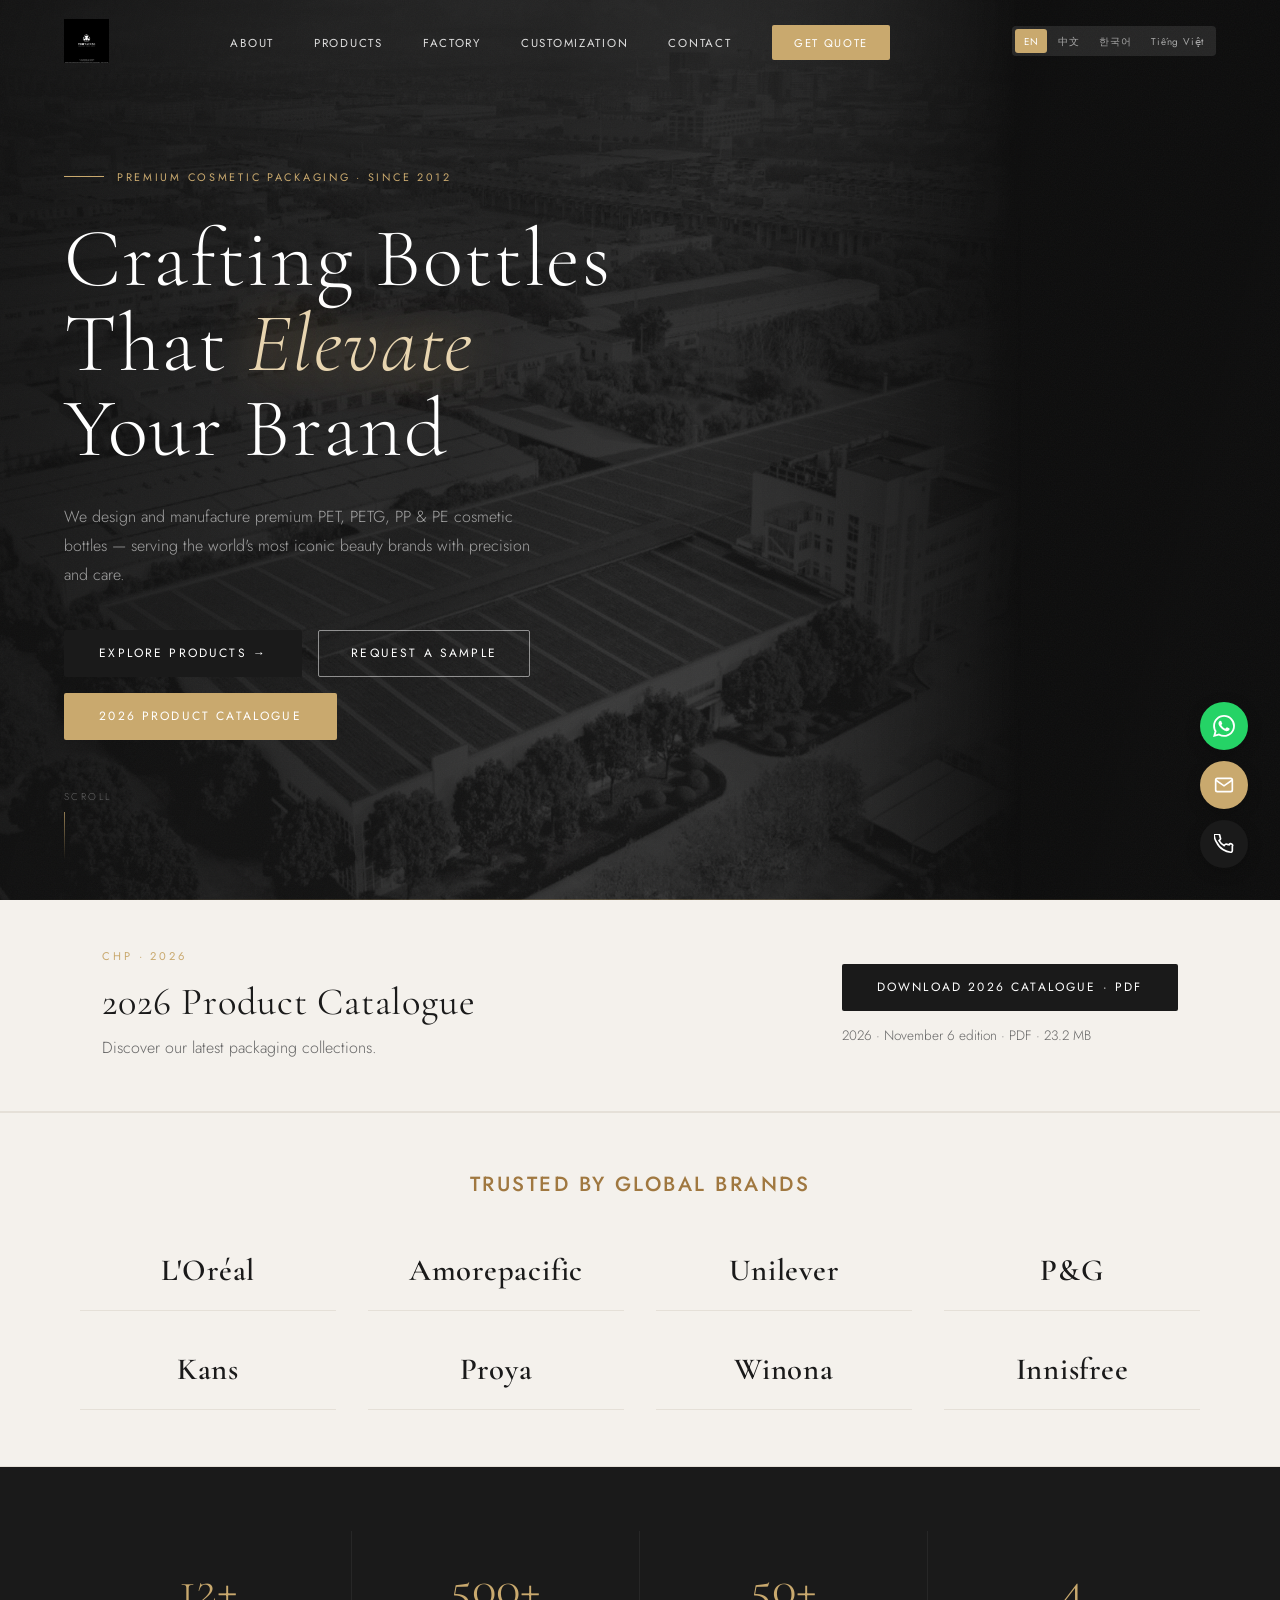
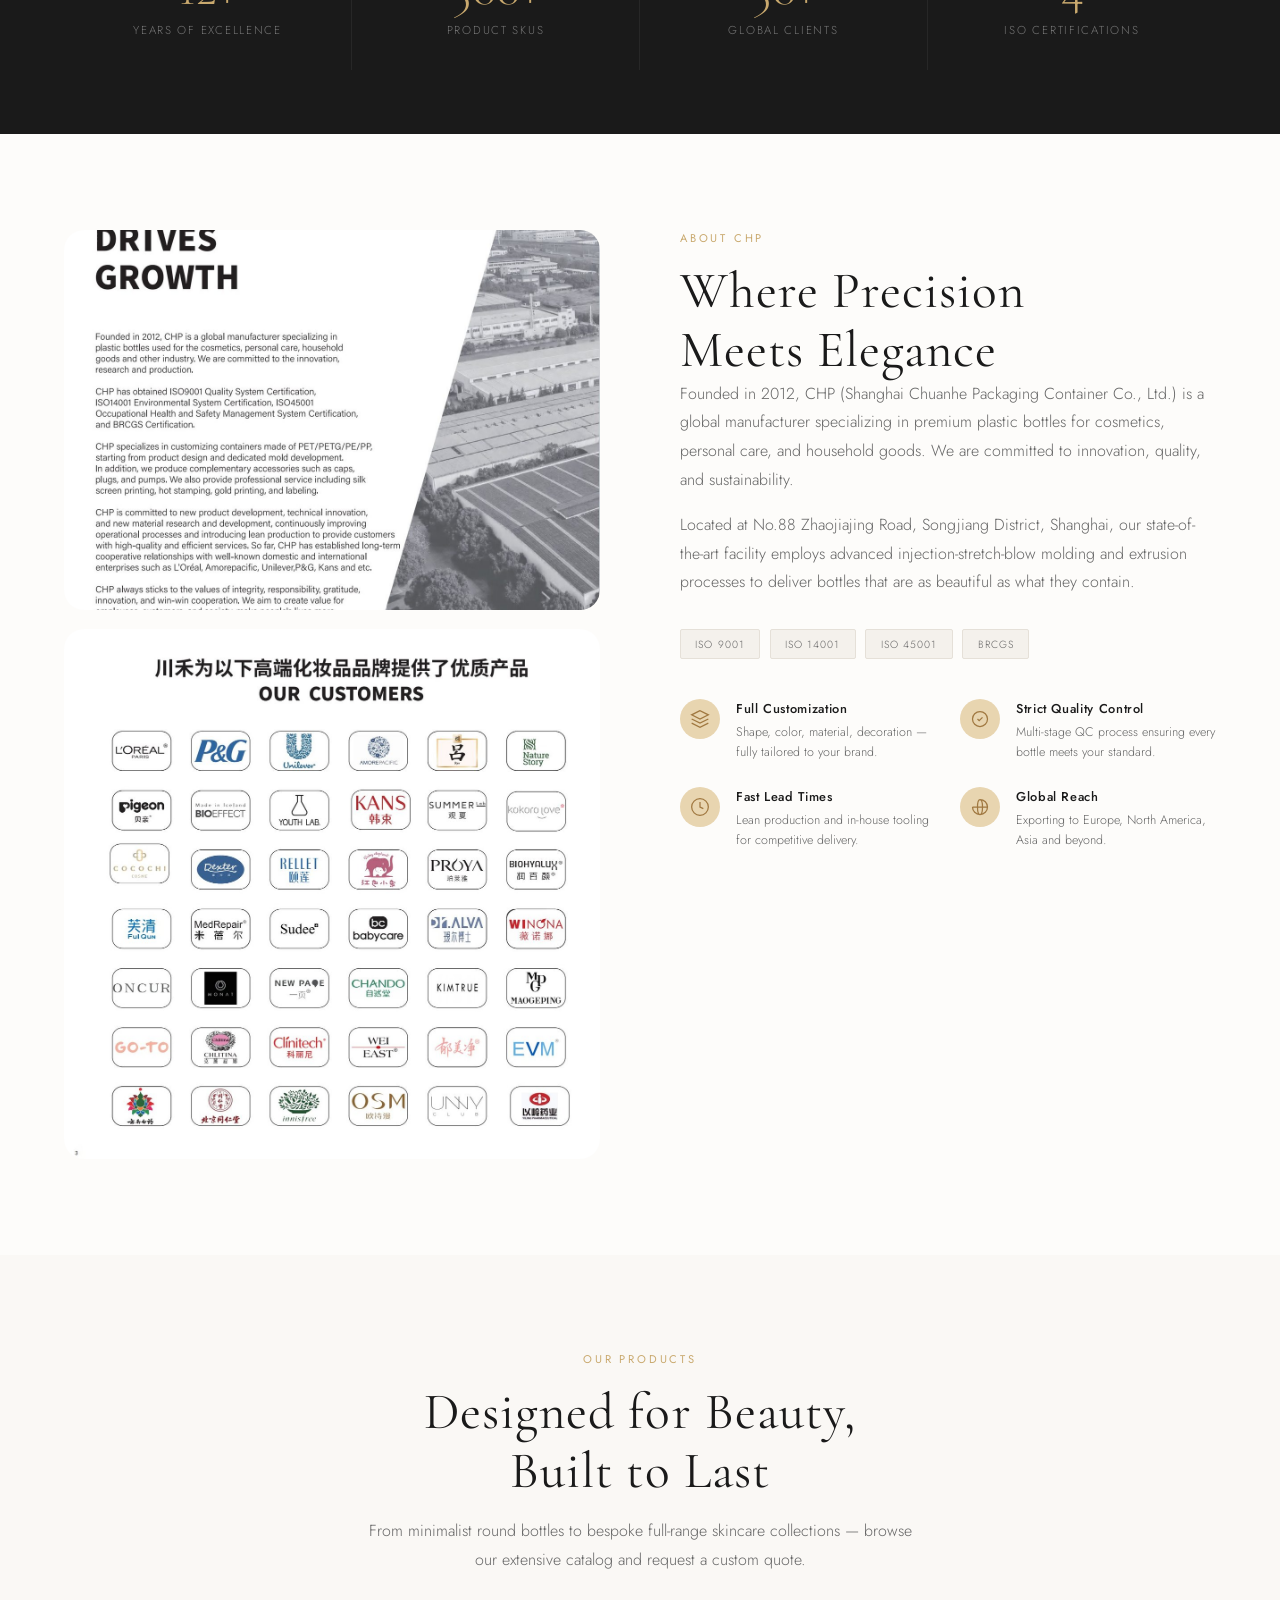
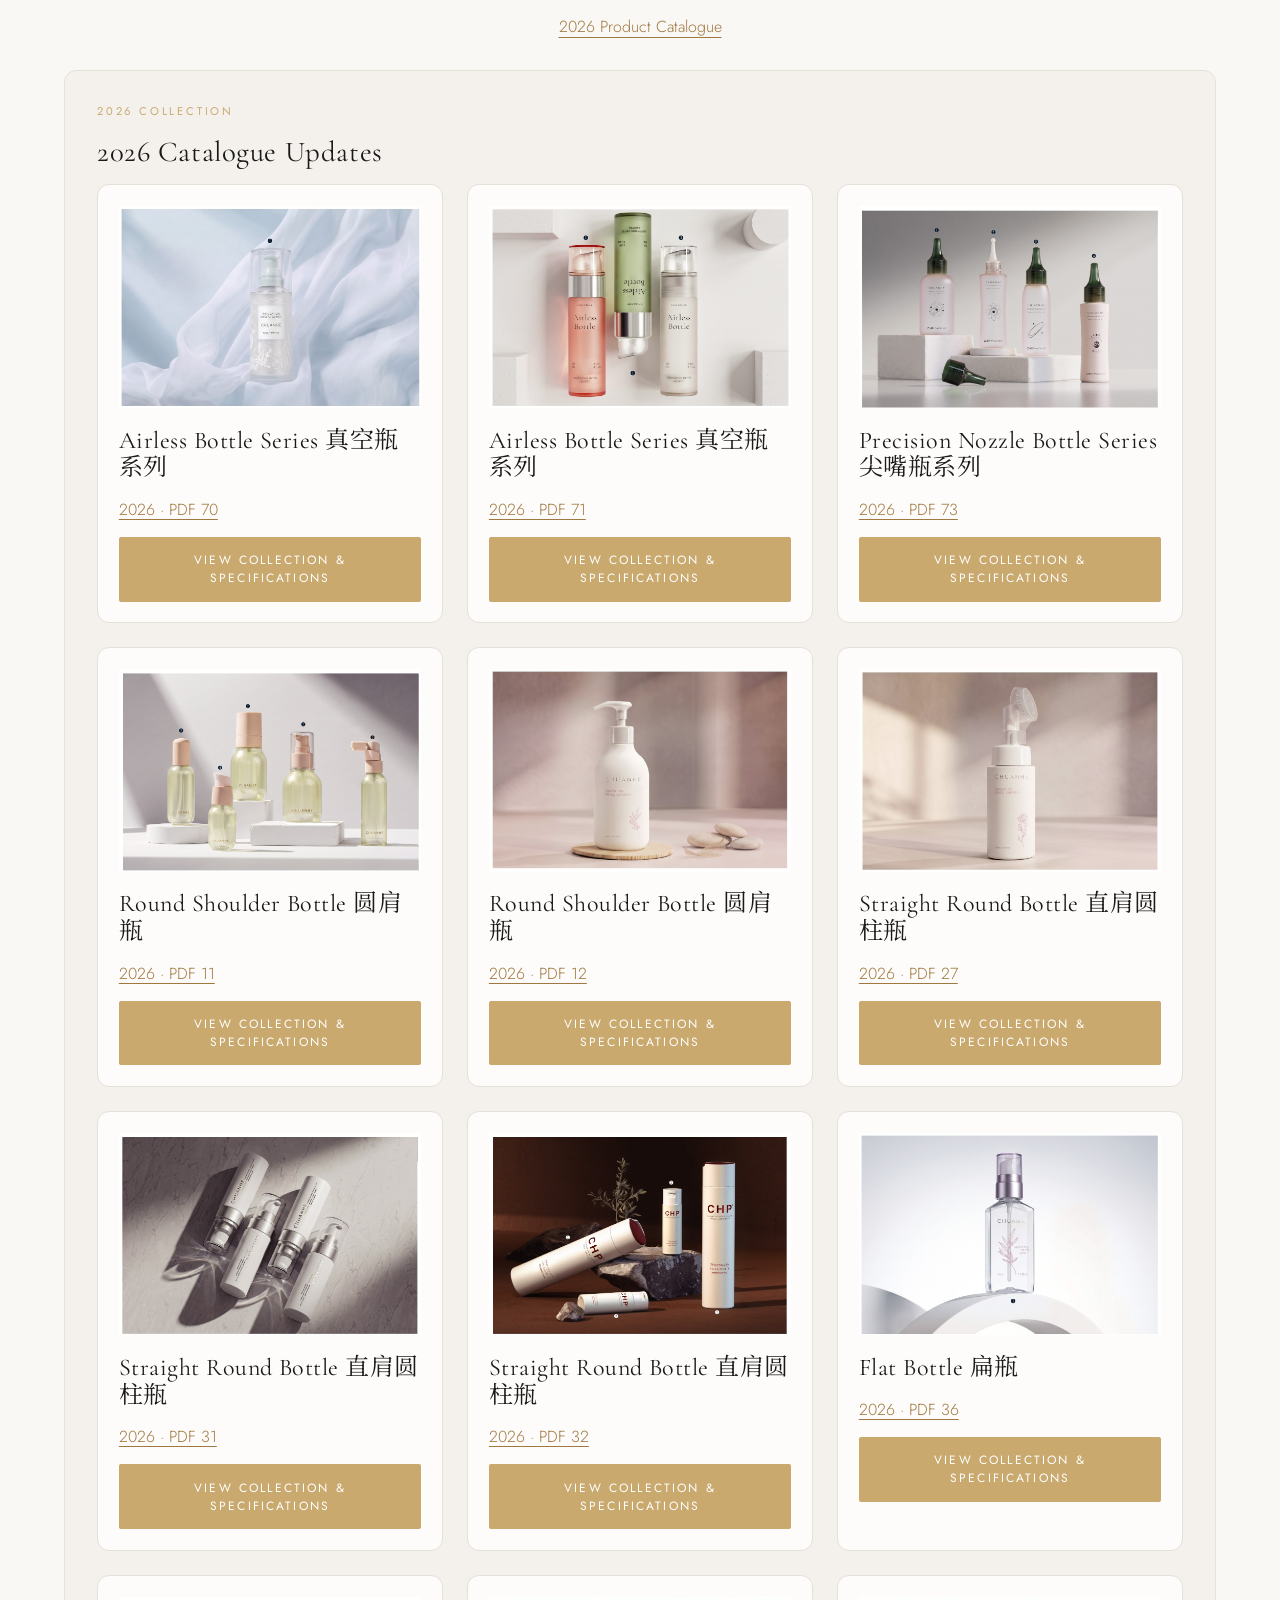
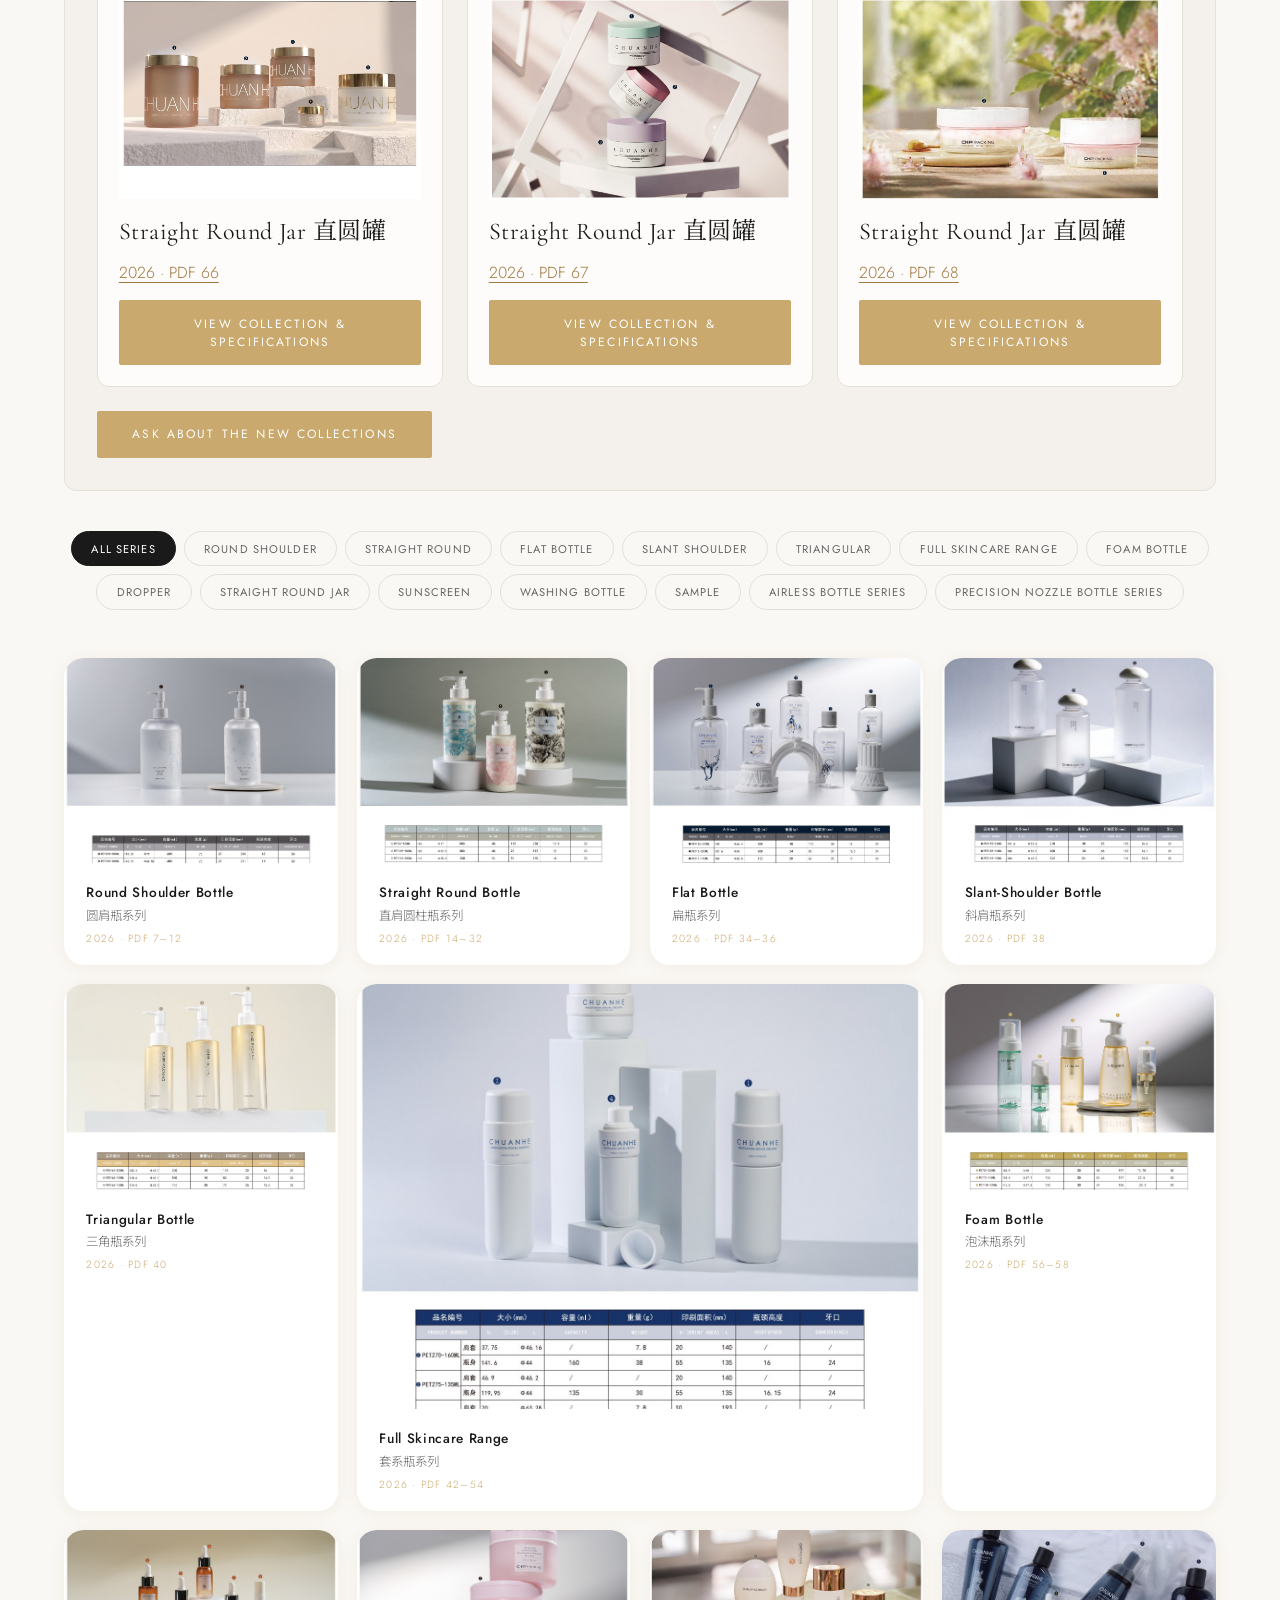
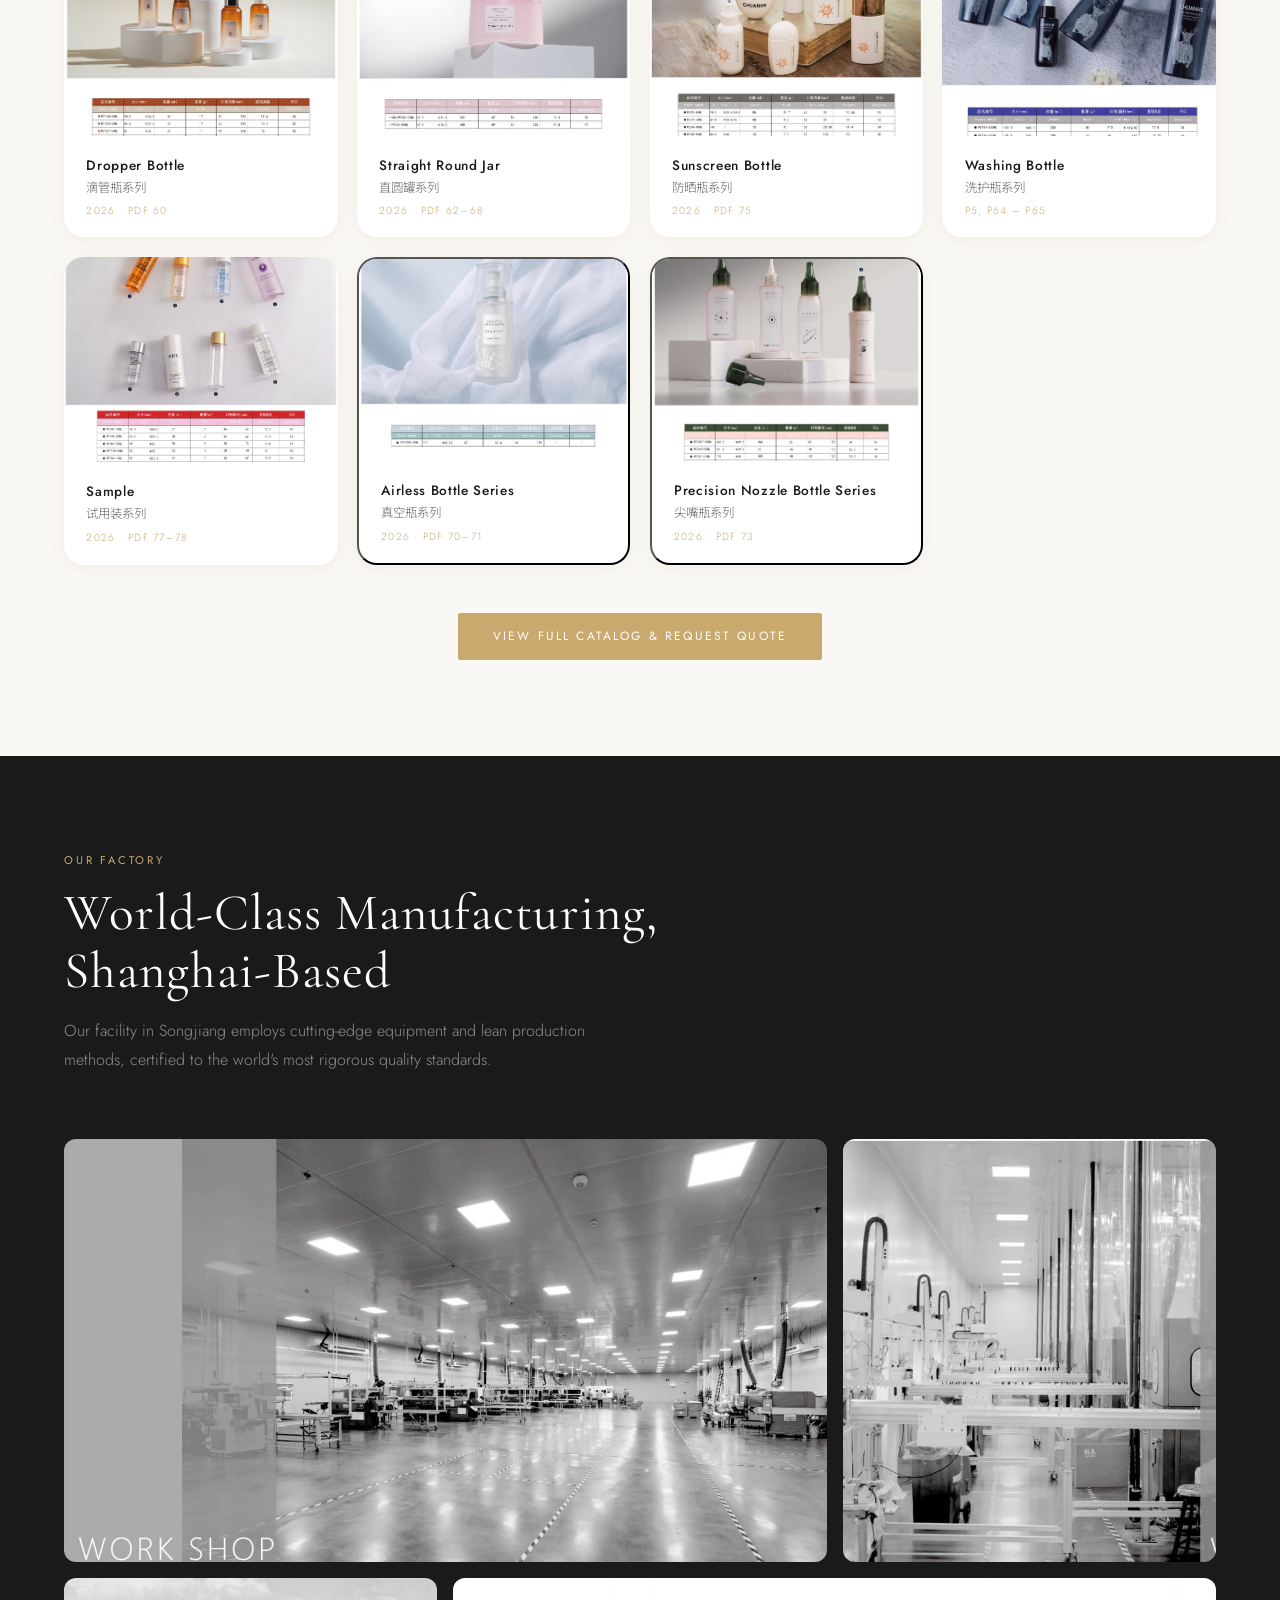
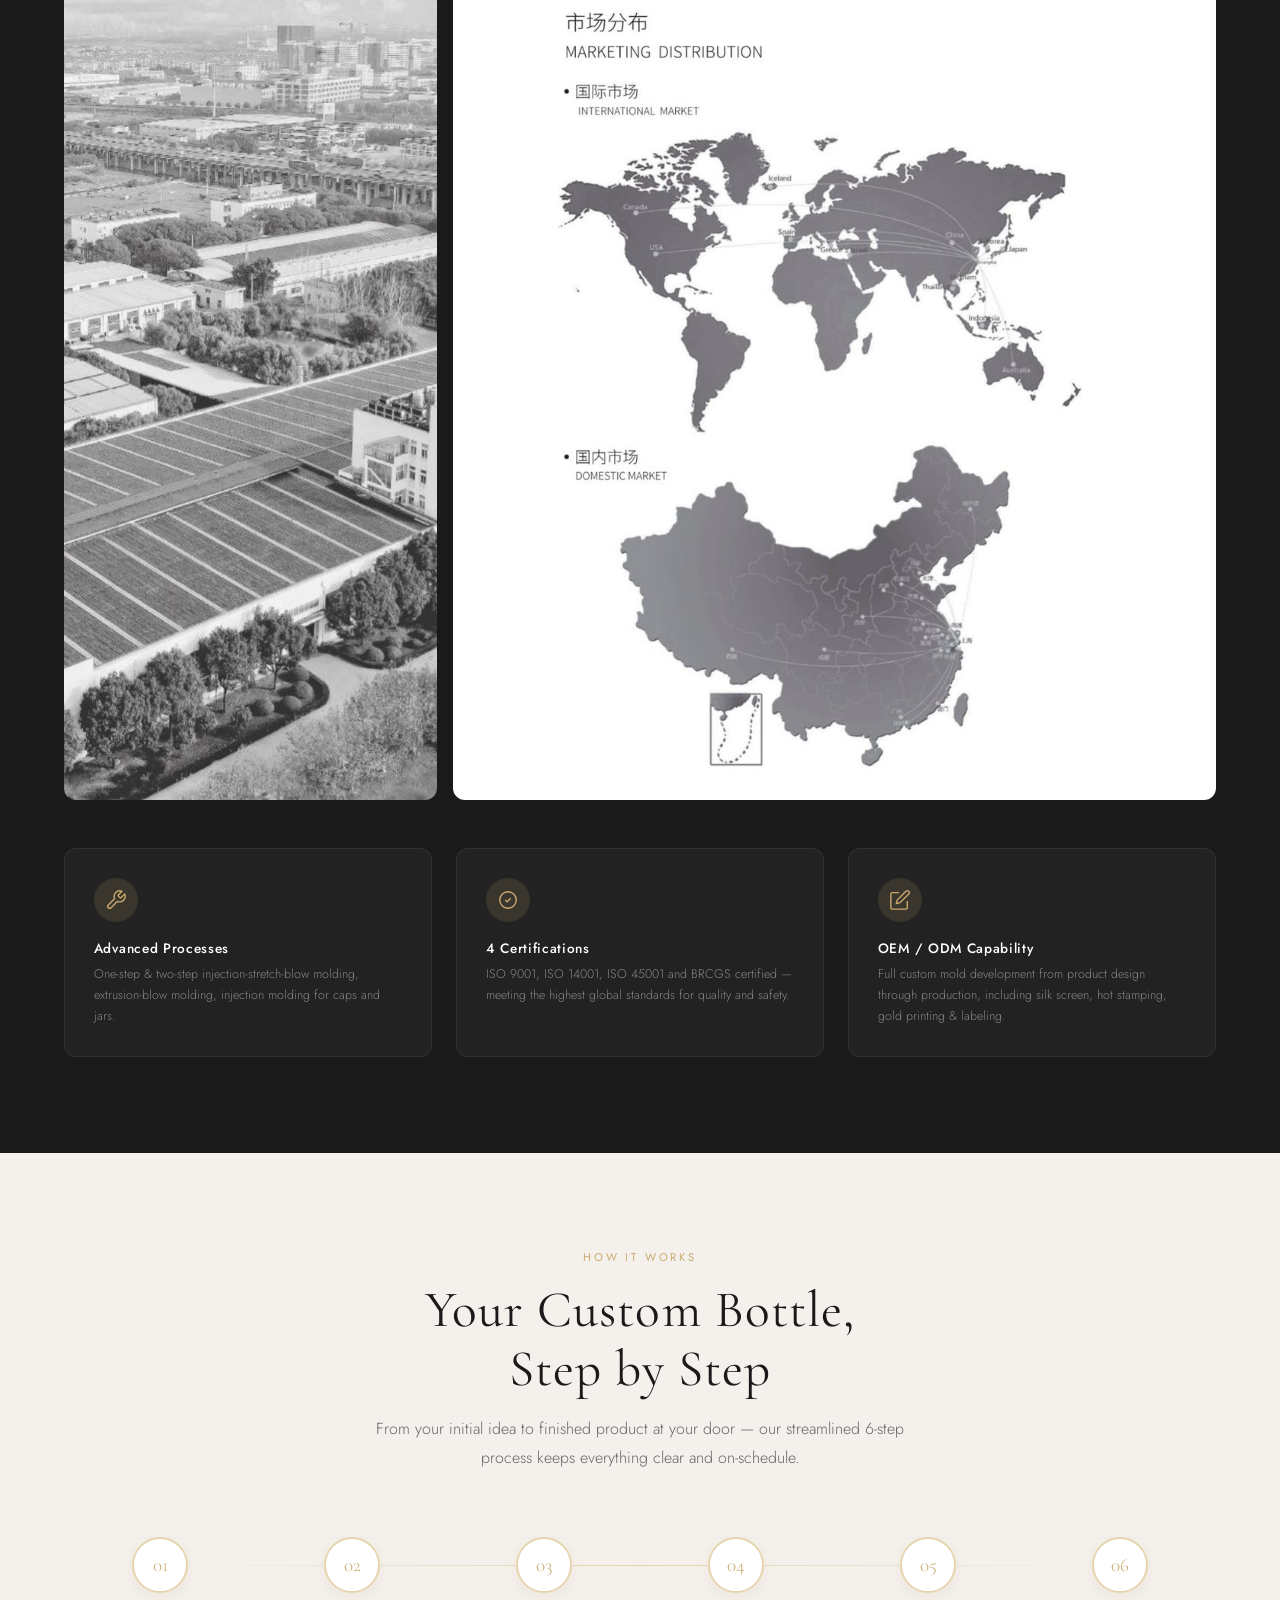
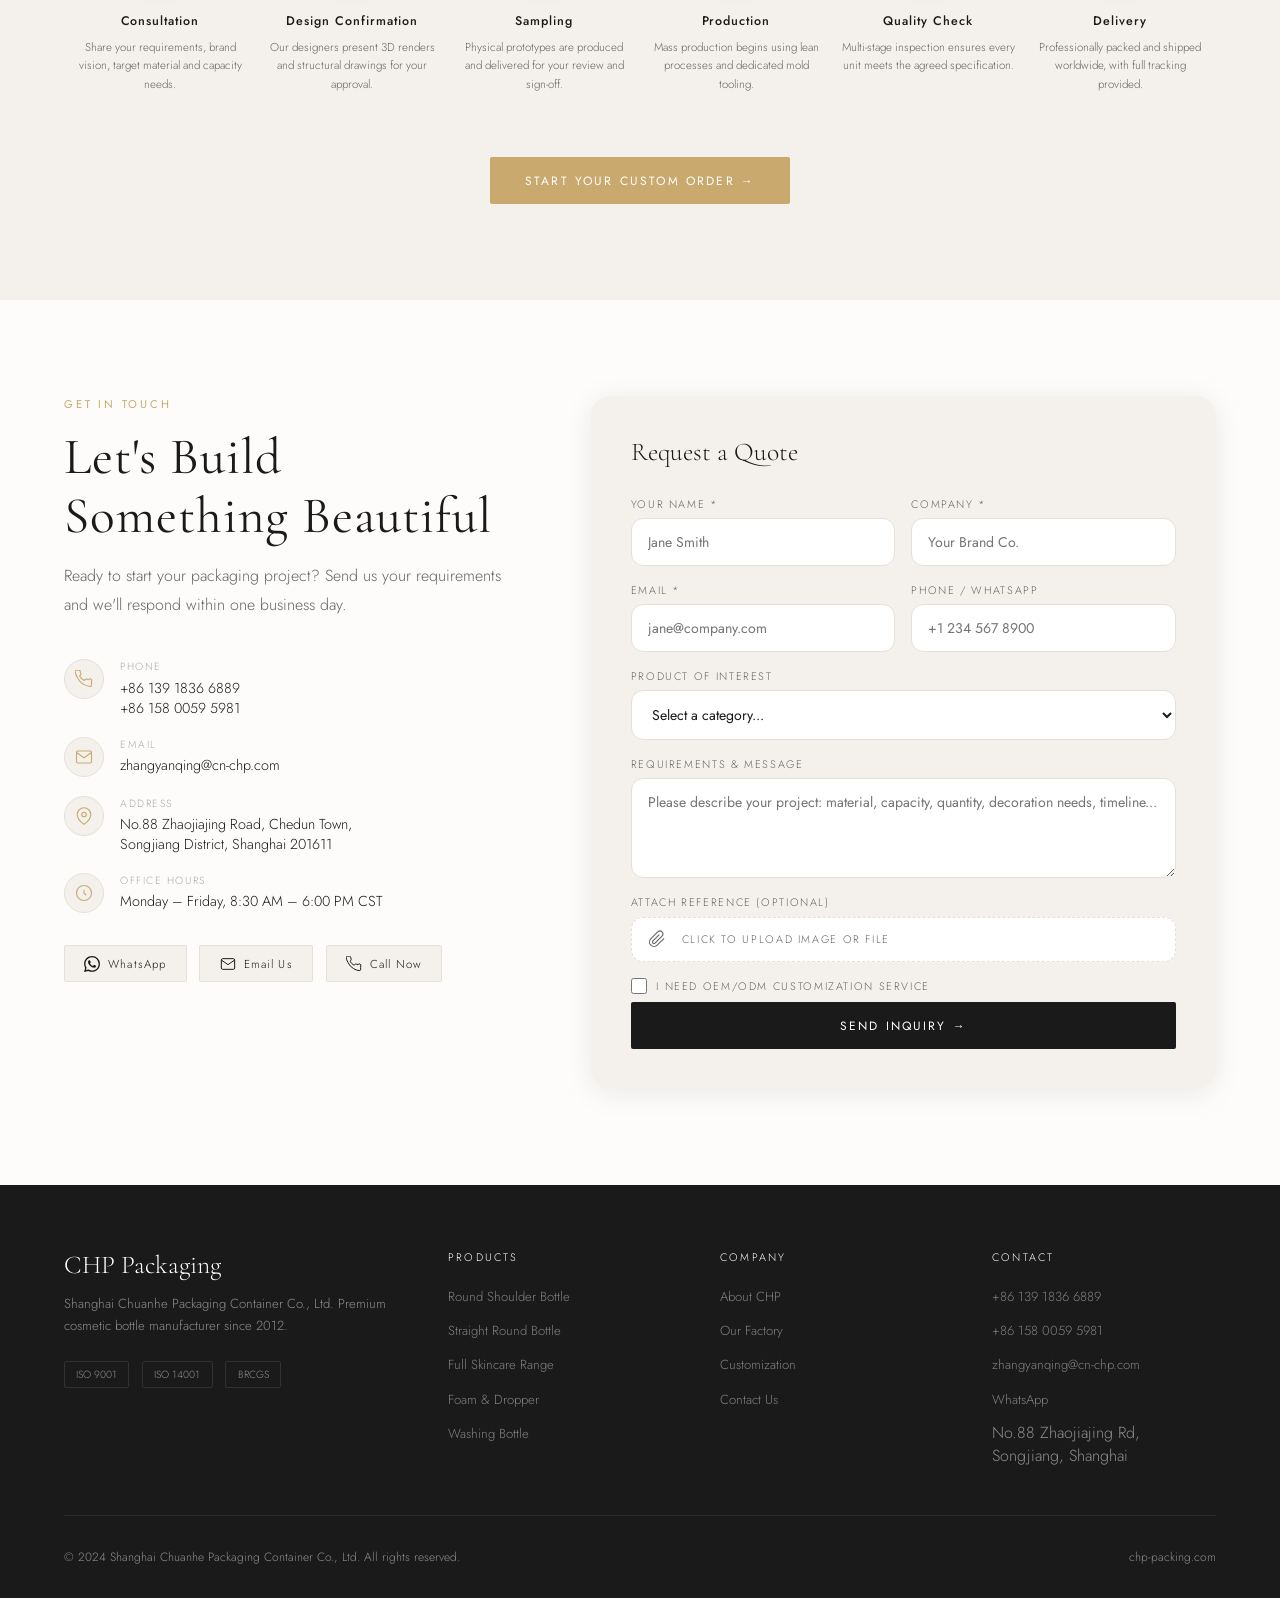
==== commit 717579d3: "Publish real 2026 catalogue download and refresh 60 product pages" ====
--- a/chp-website/index.html
+++ b/chp-website/index.html
@@ -353,6 +353,10 @@
     <div class="gallery-header">
       <div class="gallery-title" id="galleryTitle"></div>
       <button class="gallery-close" onclick="closeGallery()">✕</button>
+    </div>
+    <div class="gallery-tools">
+      <button id="galleryVersion" class="btn-outline" hidden></button>
+      <button id="galleryInquiry" class="btn-gold" data-i18n="product_inquire">Request a quote</button>
     </div>
     <div class="gallery-grid" id="galleryGrid"></div>
     <div class="gallery-empty" id="galleryEmpty">
--- a/chp-website/css/catalogue.css
+++ b/chp-website/css/catalogue.css
@@ -1,6 +1,16 @@
 /* 2026 additions reuse the existing ivory, charcoal and champagne palette. */
+#brand-strip { padding:3.5rem 6%; flex-direction:column; gap:2rem; scroll-margin-top:90px; }
+.brand-strip-label { color:var(--champagne-dark); font-size:clamp(1rem,1.6vw,1.3rem); font-weight:500; letter-spacing:.12em; text-align:center; }
+.brand-names { display:grid; grid-template-columns:repeat(4,minmax(0,1fr)); gap:1.2rem 2rem; width:100%; max-width:1120px; text-align:center; }
+.brand-name { display:flex; align-items:center; justify-content:center; min-height:80px; padding:.8rem .4rem; border-bottom:1px solid var(--border); font-size:clamp(1.35rem,2.4vw,2rem); font-weight:600; letter-spacing:.025em; color:var(--charcoal); opacity:1; }
+@media(max-width:600px) {
+  #brand-strip { padding:2.5rem 6%; gap:1.5rem; }
+  .brand-names { grid-template-columns:repeat(2,minmax(0,1fr)); gap:.6rem 1rem; }
+  .brand-name { min-height:64px; font-size:clamp(1.15rem,4.8vw,1.5rem); }
+}
 [hidden] { display: none !important; }
 #catalogue2026 { scroll-margin-top: 100px; }
+#newProductsTitle { scroll-margin-top:110px; }
 .catalogue-banner { display:flex; align-items:center; justify-content:space-between; gap:2rem; padding:3rem 8%; background:var(--ivory); border-bottom:1px solid var(--border); }
 .catalogue-banner .section-title { font-size:clamp(1.8rem,3vw,2.7rem); margin-bottom:.6rem; }
 .catalogue-actions { max-width:360px; }
@@ -26,6 +36,11 @@
 .new-product-card dl { display:grid; grid-template-columns:auto 1fr; gap:.5rem 1rem; margin:1rem 0; font-size:.9rem; }
 .new-product-card dt { color:var(--mid-gray); }
 .new-product-card dd { overflow-wrap:anywhere; }
+.new-product-card > a { display:block; color:var(--champagne-dark); margin:1rem 0; text-underline-offset:4px; }
+.gallery-tools { display:flex; flex-wrap:wrap; gap:1rem; padding:1rem 5%; }
+.new-products-grid { grid-template-columns:repeat(3,minmax(0,1fr)); }
+@media(max-width:900px) { .new-products-grid { grid-template-columns:repeat(2,minmax(0,1fr)); } }
+@media(max-width:600px) { .new-products-grid { grid-template-columns:1fr; } }
 .series-card:focus-visible, .series-nav-btn:focus-visible, .catalogue-actions button:focus-visible { outline:3px solid var(--champagne-dark); outline-offset:4px; }
 @media(max-width:700px) {
   .catalogue-banner { flex-direction:column; align-items:flex-start; padding:2rem 6%; }
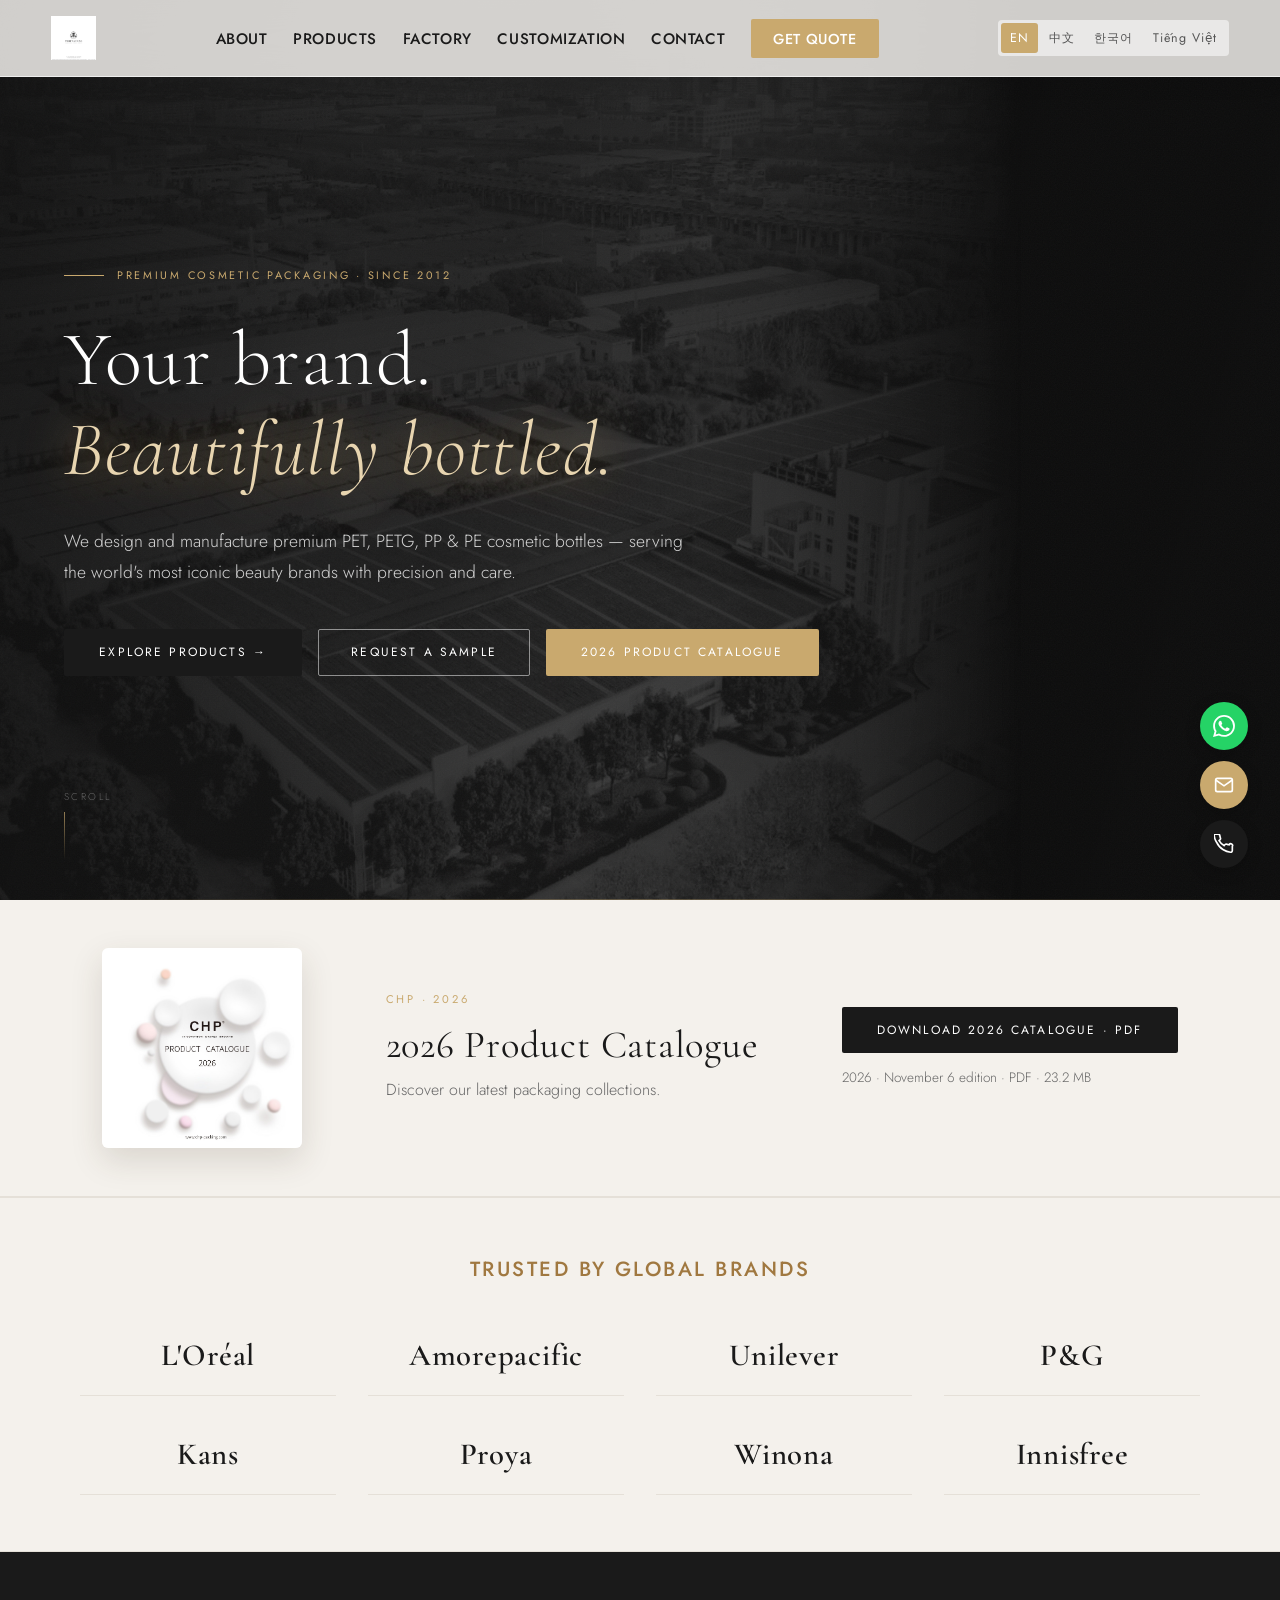
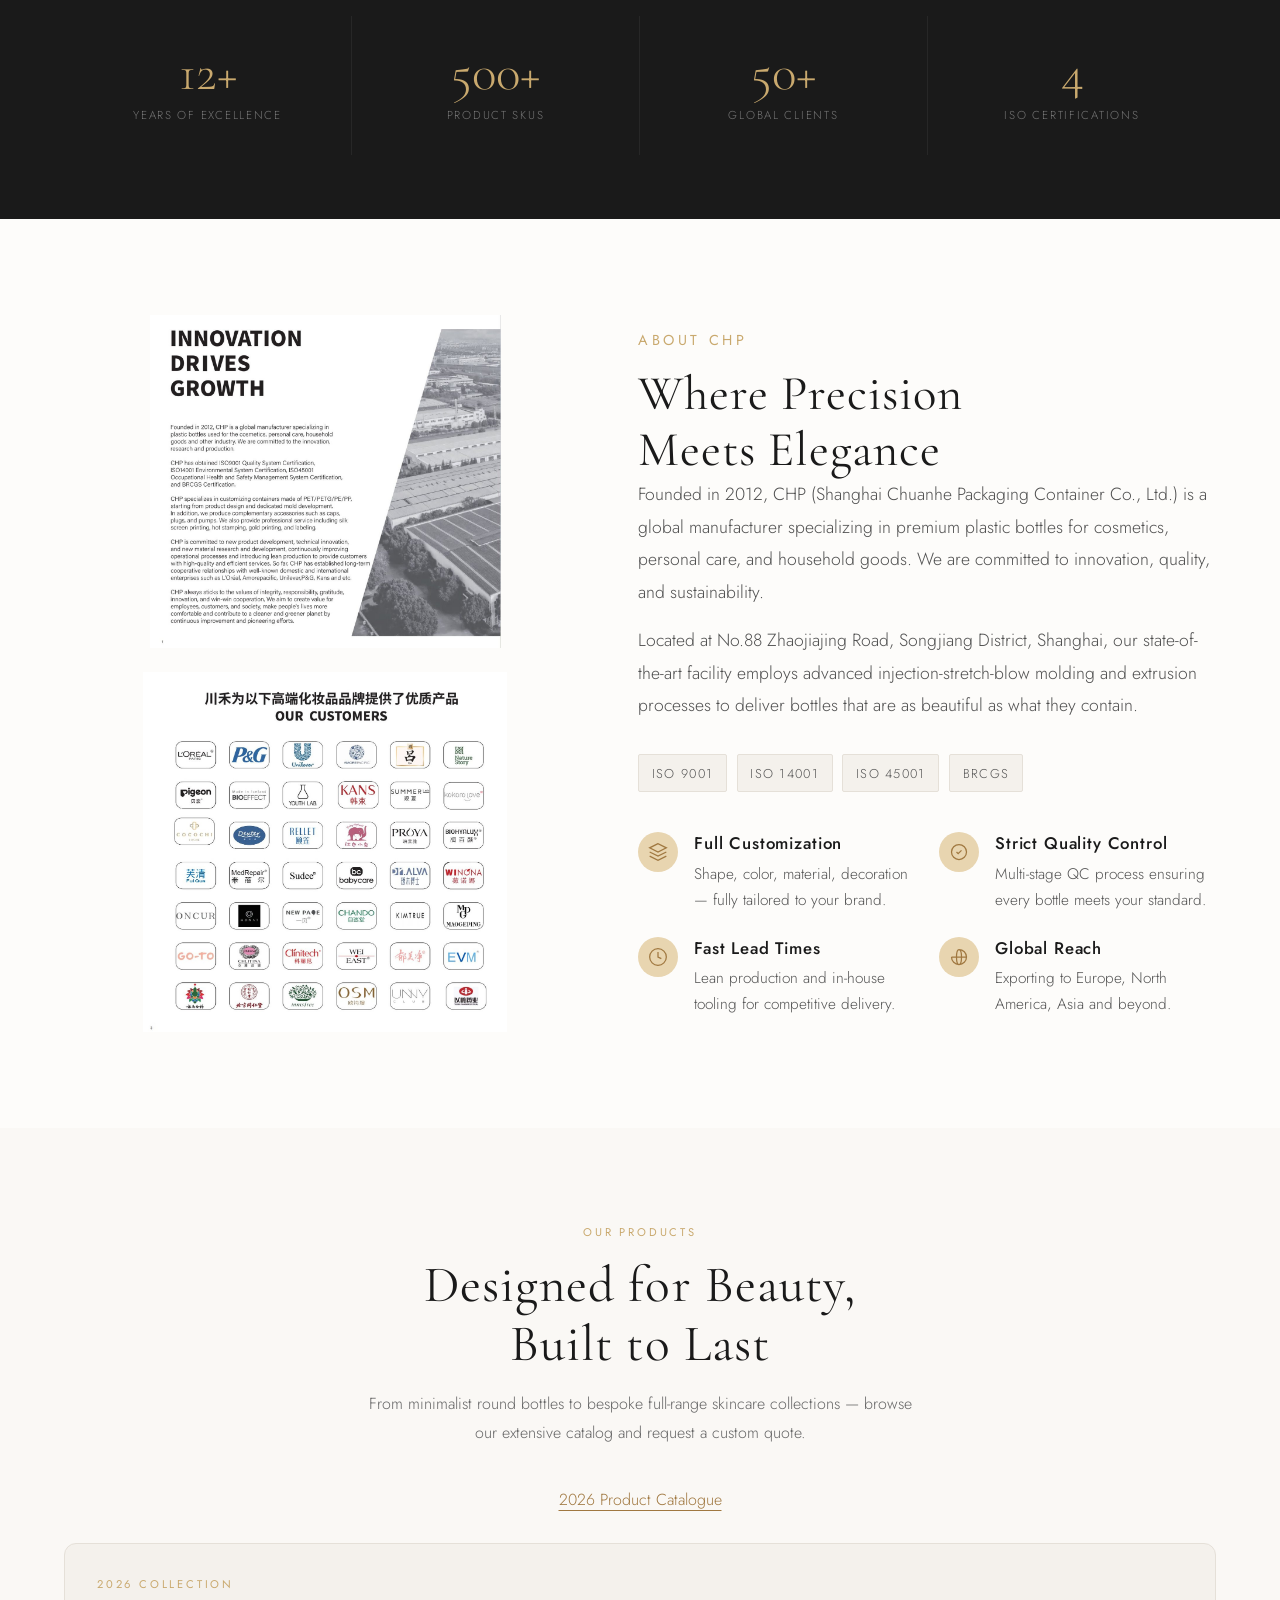
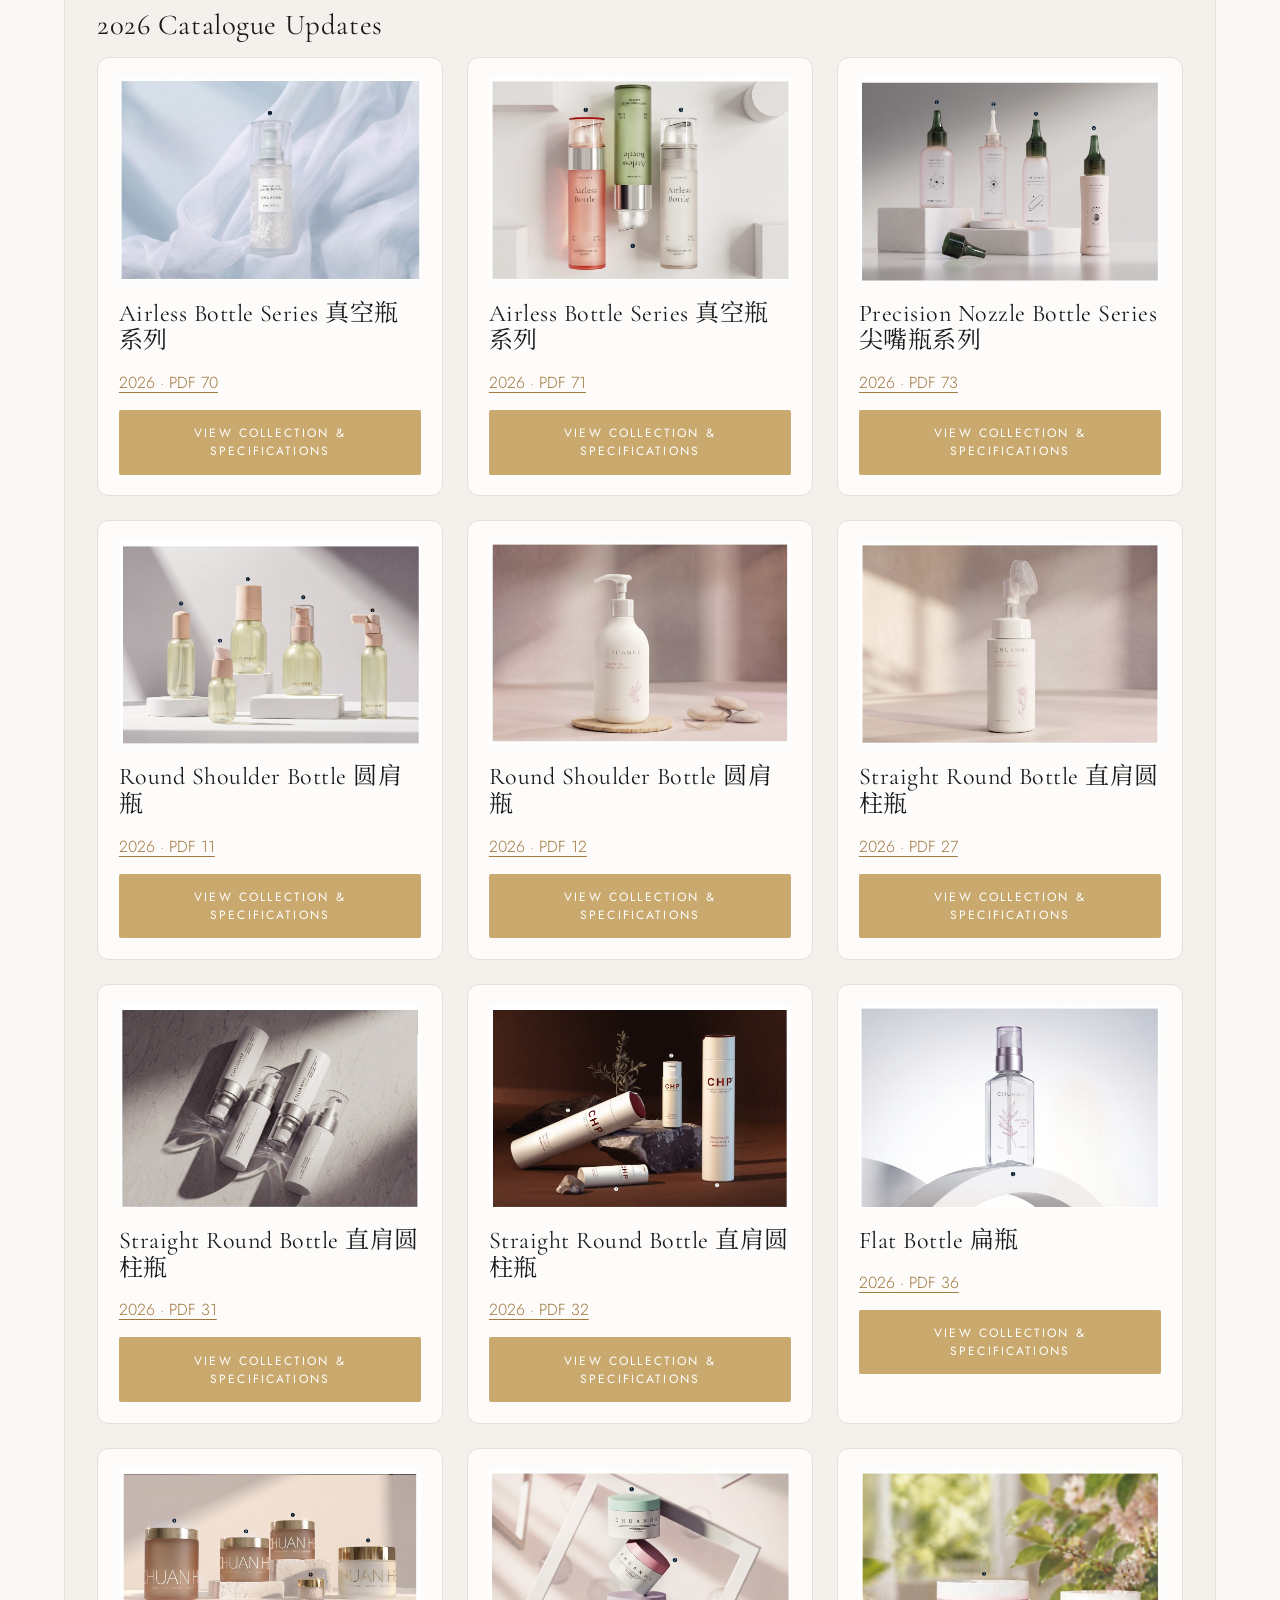
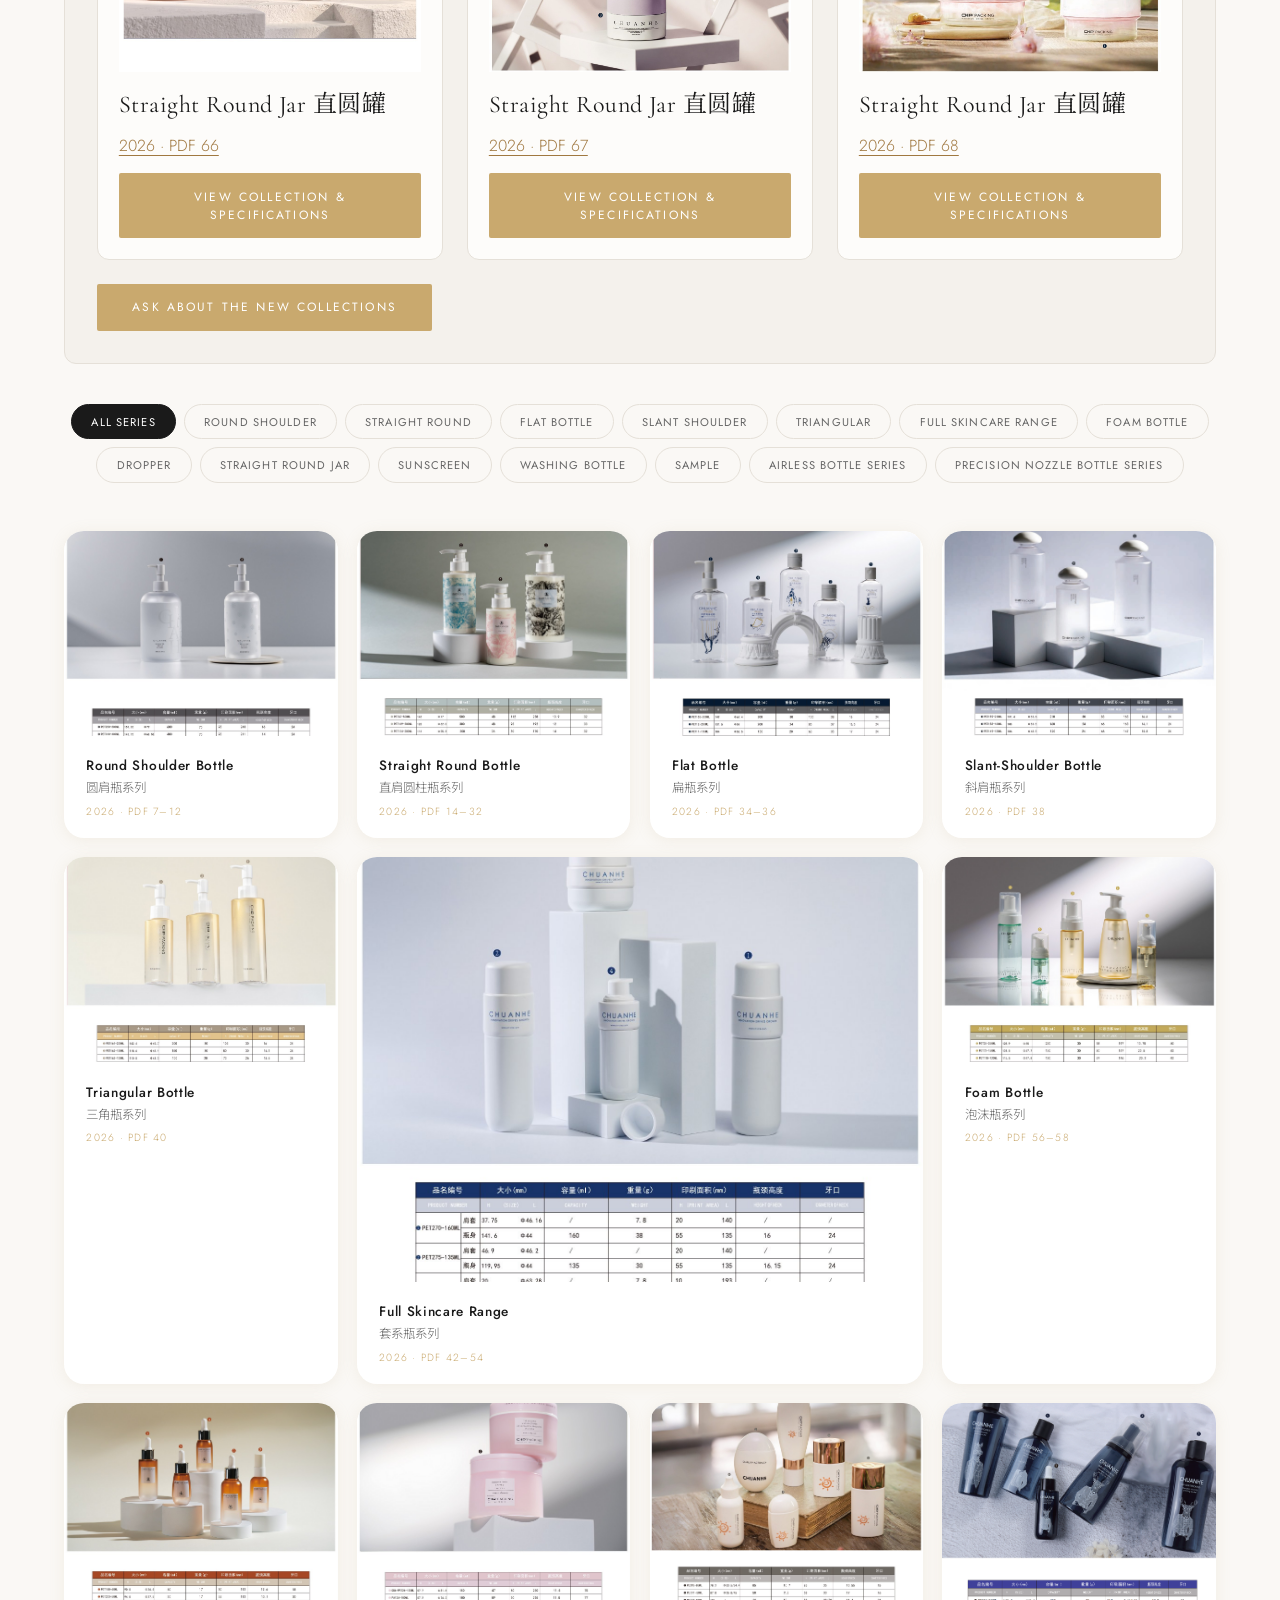
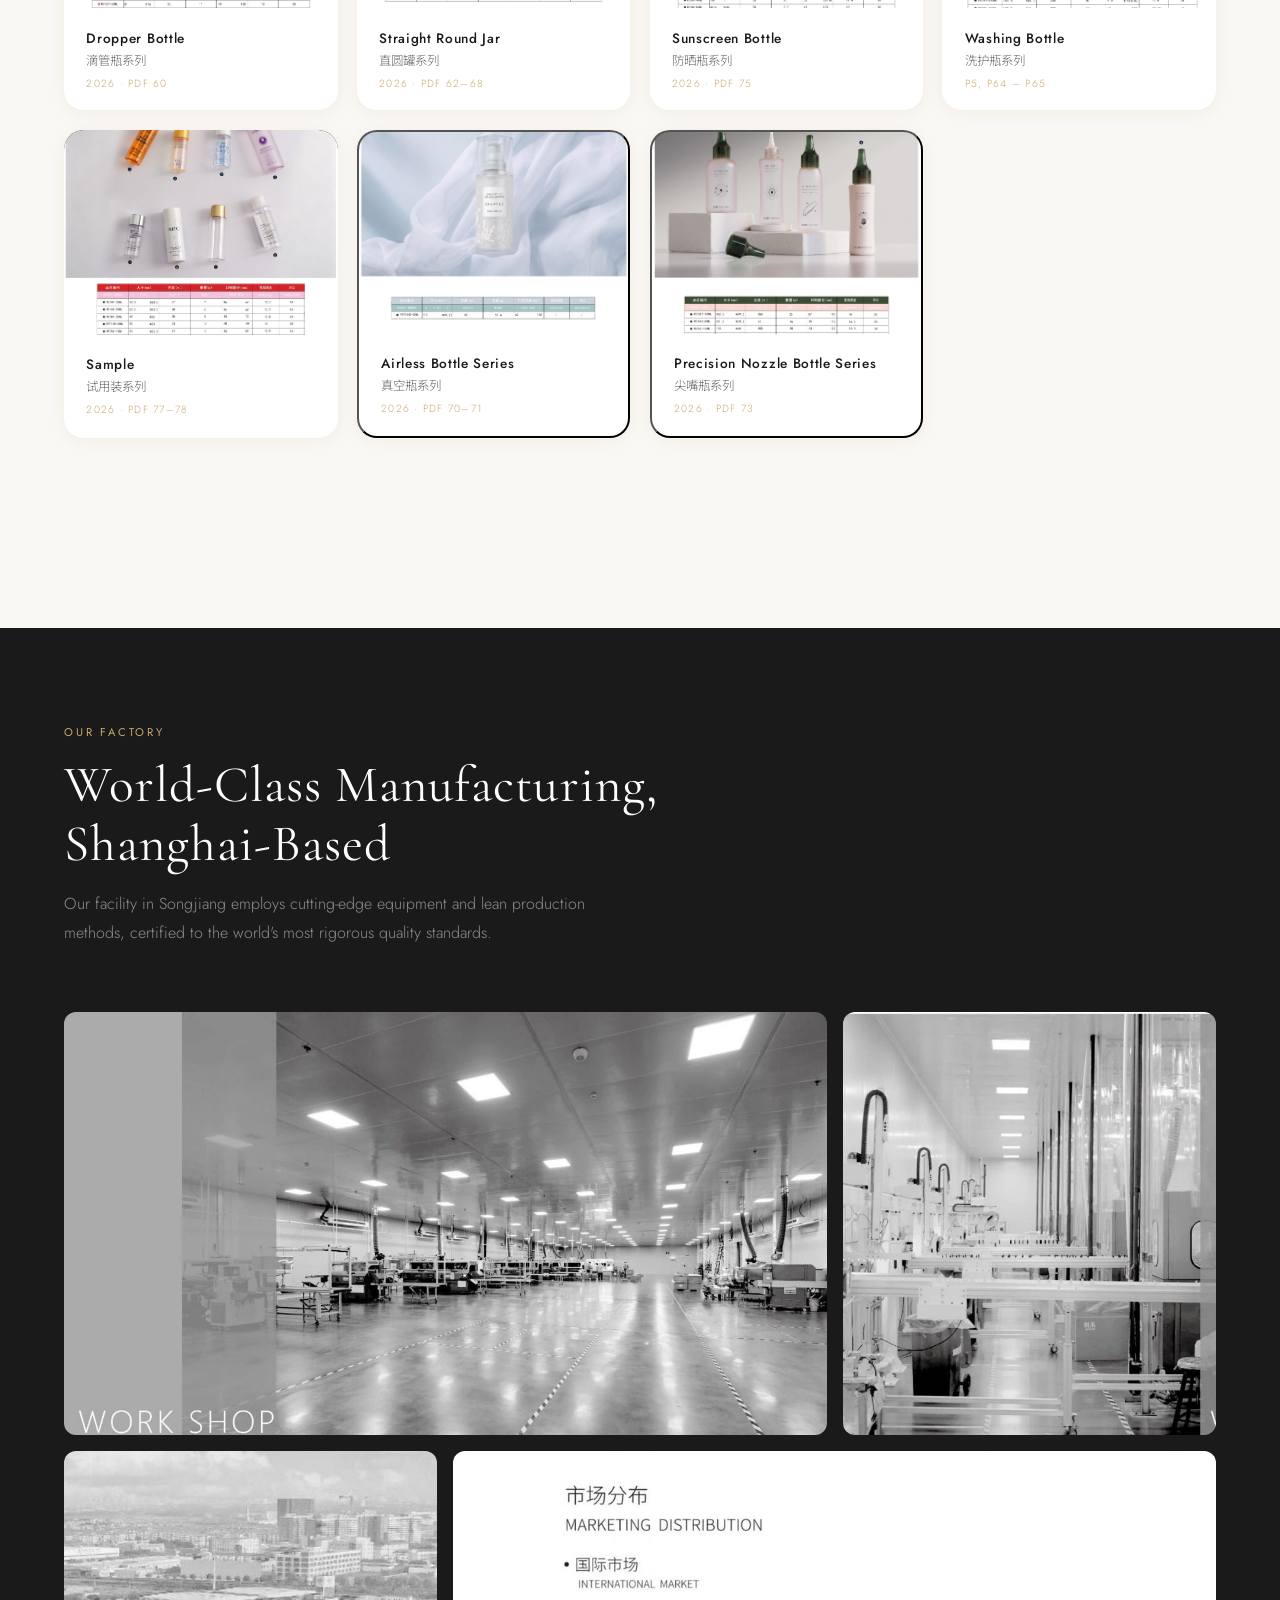
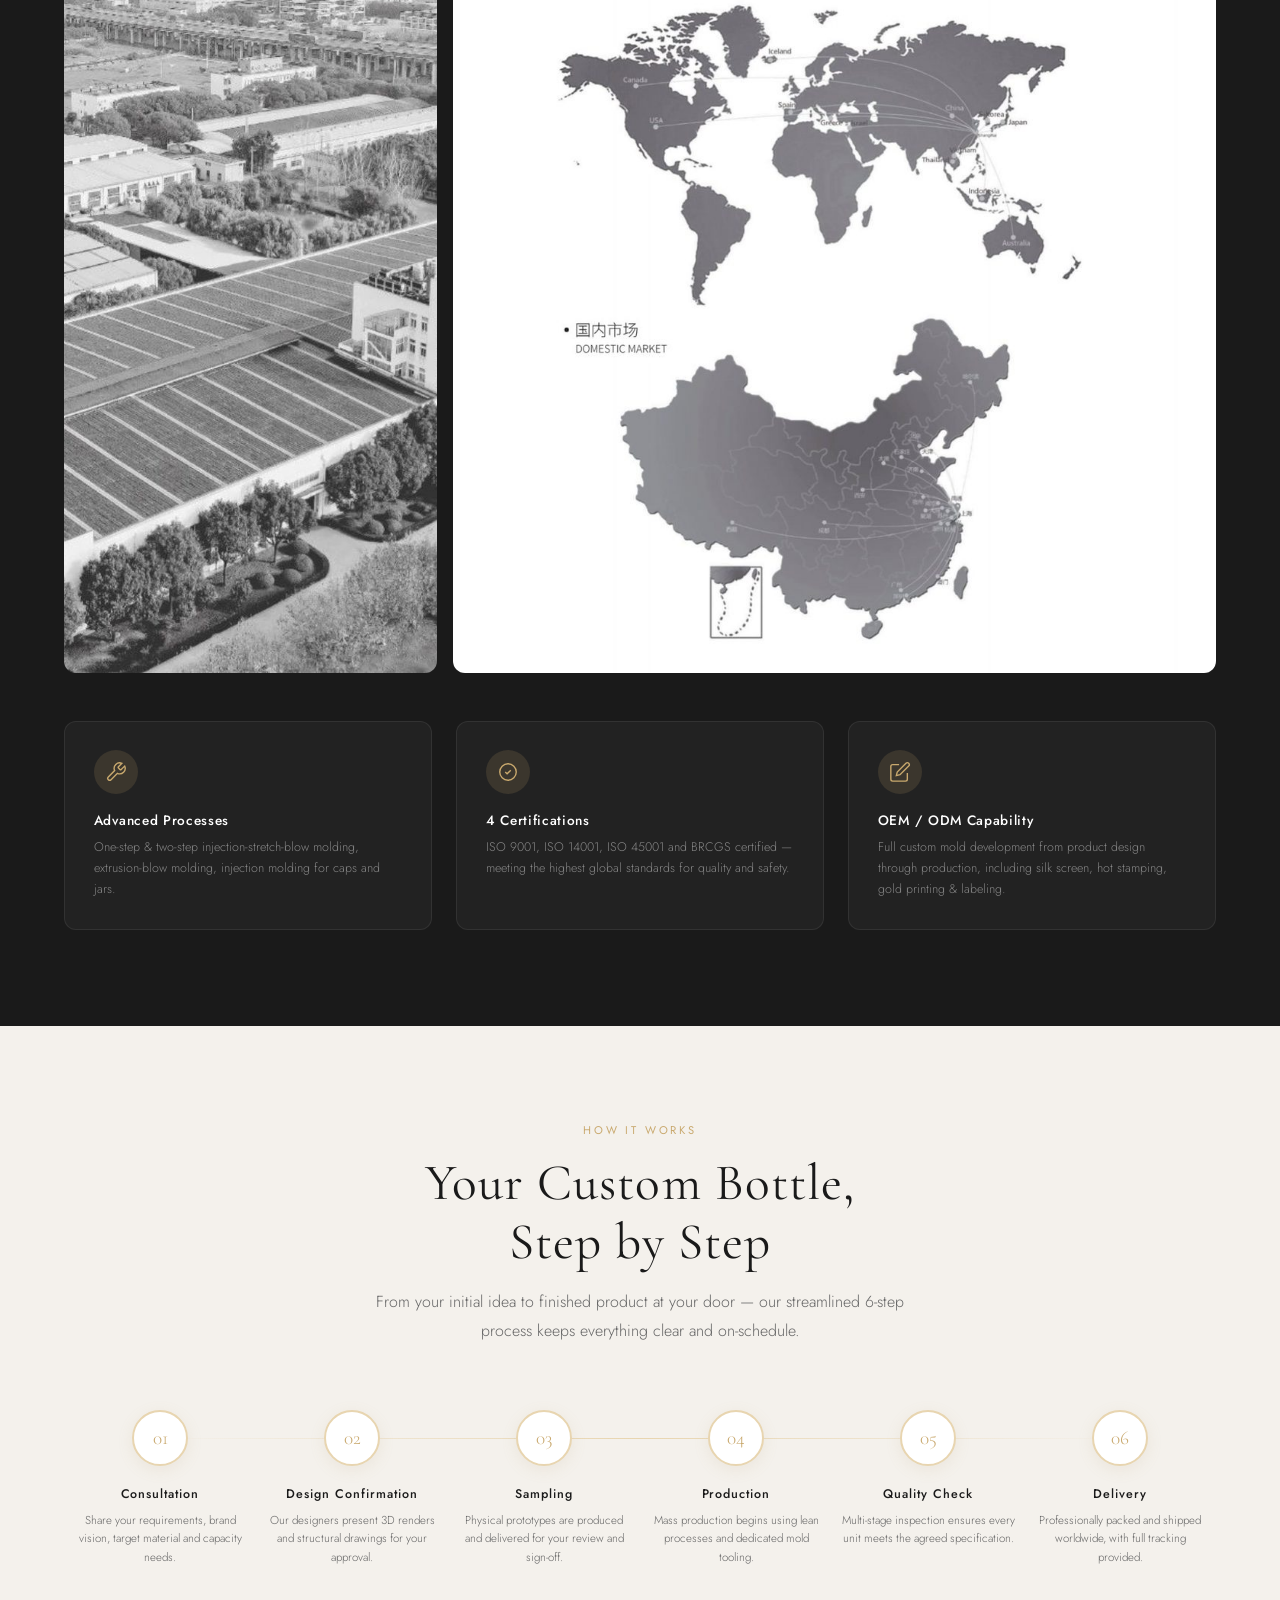
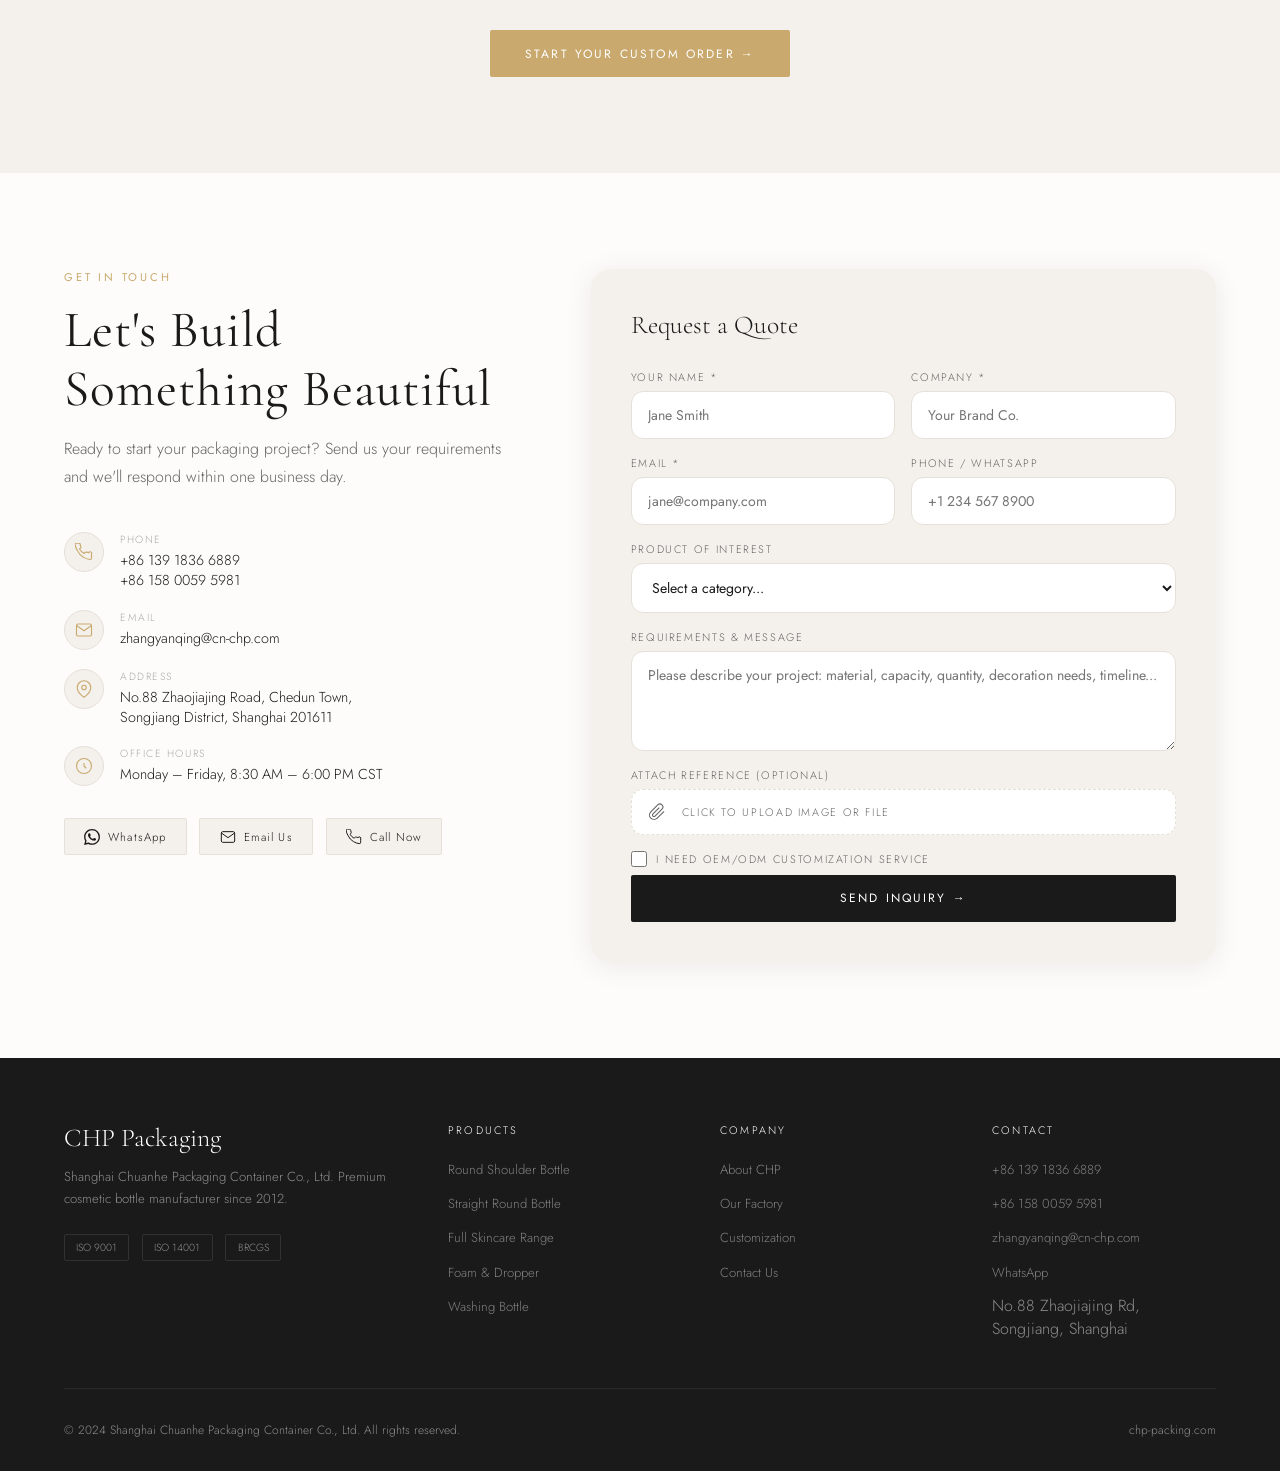
==== commit 106a00c5: "Localize hero copy, feature catalogue cover and improve readable glass navigation" ====
--- a/chp-website/index.html
+++ b/chp-website/index.html
@@ -43,13 +43,7 @@
 
   <div class="hero-content">
     <div class="hero-tag fade-up-hero" data-i18n="hero_tag">Premium Cosmetic Packaging · Since 2012</div>
-    <h1 class="hero-title">
-      <span class="hero-line fade-up-hero" style="--delay:0.1s" data-i18n="hero_title_1">Crafting Bottles</span><br>
-      <span class="hero-line fade-up-hero" style="--delay:0.25s">
-        <span data-i18n="hero_title_2">That</span> <em class="hero-glow" data-i18n="hero_title_em">Elevate</em>
-      </span><br>
-      <span class="hero-line fade-up-hero" style="--delay:0.4s" data-i18n="hero_title_3">Your Brand</span>
-    </h1>
+    <h1 class="hero-title fade-up-hero" data-i18n="hero_headline" data-i18n-html="true">Your brand.<br><em class="hero-glow">Beautifully bottled.</em></h1>
     <p class="hero-desc fade-up-hero" style="--delay:0.55s" data-i18n="hero_desc">
       We design and manufacture premium PET, PETG, PP &amp; PE cosmetic bottles — 
       serving the world's most iconic beauty brands with precision and care.
@@ -68,6 +62,9 @@
 
 
 <section id="catalogue2026" class="catalogue-banner" aria-labelledby="catalogueTitle">
+  <a class="catalogue-cover" href="downloads/CHP-2026-Product-Catalogue.pdf" target="_blank" rel="noopener">
+    <img src="images/catalogue-2026-cover.jpg" alt="CHP Product Catalogue 2026" width="1182" height="1182" loading="lazy">
+  </a>
   <div>
     <span class="section-label">CHP · 2026</span>
     <h2 id="catalogueTitle" class="section-title" data-i18n="catalogue_title">2026 Product Catalogue</h2>
@@ -648,7 +645,7 @@
 <script src="js/catalogue-data.js"></script>
 <script src="js/catalogue-translations.js"></script>
 <script src="js/i18n.js"></script>
-<script src="js/main.js"></script>
+<script src="js/main.js?v=20261106-2"></script>
 <script src="js/gallery.js"></script>
 <script src="js/catalogue.js"></script>
 </body>
--- a/chp-website/css/catalogue.css
+++ b/chp-website/css/catalogue.css
@@ -1,4 +1,61 @@
 /* 2026 additions reuse the existing ivory, charcoal and champagne palette. */
+/* Editorial headline, readable company profile and frosted navigation. */
+#navbar, #navbar.scrolled { background:rgba(250,248,245,.82); -webkit-backdrop-filter:blur(24px) saturate(150%); backdrop-filter:blur(24px) saturate(150%); border-bottom:1px solid rgba(255,255,255,.65); box-shadow:0 4px 24px rgba(25,25,25,.06); padding:1rem 4%; gap:1.4rem; }
+#navbar .nav-logo-img { filter:none; }
+#navbar .nav-links { gap:clamp(1rem,2vw,2rem); }
+#navbar .nav-links a { color:var(--charcoal); font-size:.95rem; font-weight:500; letter-spacing:.04em; white-space:nowrap; }
+#navbar .nav-links a:hover { color:var(--champagne-dark); }
+#navbar .nav-cta { font-size:.9rem!important; }
+#navbar #langSwitcher { background:rgba(255,255,255,.55); }
+#navbar .lang-btn { color:#555; font-size:.78rem; padding:.4rem .55rem; }
+#navbar .lang-btn.active { color:#fff; }
+#navbar .nav-hamburger span { background:var(--charcoal); }
+.hero-content { max-width:1100px; padding-top:95px; padding-bottom:60px; }
+.hero-title { font-size:clamp(3rem,6vw,5.7rem); line-height:1.16; }
+html[lang="zh"] .hero-title { font-size:clamp(2.6rem,5.5vw,5.3rem); line-height:1.35; }
+html[lang="ko"] .hero-title, html[lang="vi"] .hero-title { font-size:clamp(2.5rem,4.8vw,4.5rem); line-height:1.35; }
+.hero-desc { max-width:640px; font-size:1.1rem; color:rgba(255,255,255,.8); }
+.hero-actions { flex-wrap:wrap; }
+#about { scroll-margin-top:90px; }
+.about-layout { grid-template-columns:minmax(0,.95fr) minmax(0,1.05fr); gap:clamp(2rem,4vw,4rem); align-items:center; }
+.about-img-col { gap:1.5rem; }
+.about-main-img img { height:clamp(240px,26vw,360px); max-height:none; object-fit:contain; }
+.customers-img img { max-height:360px; object-fit:contain; }
+.about-text .section-label { font-size:.9rem; }
+.about-text .section-title { font-size:clamp(2.4rem,3.8vw,3.5rem); }
+.about-text .section-subtitle { max-width:none; font-size:1.1rem; line-height:1.85; color:#505050; }
+.about-text .cert-badge { font-size:.8rem; padding:.55rem .8rem; color:#555; }
+.about-text .adv-title { font-size:1.05rem; line-height:1.4; }
+.about-text .adv-desc { font-size:.96rem; line-height:1.7; color:#555; }
+.catalogue-cover { display:block; flex:0 0 200px; width:200px; border-radius:6px; overflow:hidden; box-shadow:0 12px 32px rgba(70,55,35,.15); transition:transform .25s; }
+.catalogue-cover:hover { transform:translateY(-4px); }
+.catalogue-cover img { display:block; width:100%; height:auto; }
+@media(max-width:1150px) {
+  #navbar .nav-links { display:none; position:fixed; inset:80px 0 auto; max-height:calc(100dvh - 90px); overflow:auto; padding:2rem; background:rgba(250,248,245,.97); flex-direction:column; align-items:center; gap:1.4rem; border-bottom:1px solid var(--border); }
+  #navbar .nav-links.open { display:flex; }
+  #navbar .nav-links a { font-size:1.1rem; }
+  #navbar .nav-hamburger { display:flex; }
+  #navbar #langSwitcher { margin-left:auto; }
+  .catalogue-banner { flex-wrap:wrap; }
+  .catalogue-actions { margin-left:auto; }
+}
+@media(max-width:900px) {
+  .about-layout { grid-template-columns:1fr; gap:2rem; }
+  .about-img-col { display:grid; grid-template-columns:1fr 1fr; align-items:center; }
+  .about-main-img img { height:260px; }
+}
+@media(max-width:700px) {
+  .hero-content { padding-top:115px; }
+  .hero-title { font-size:clamp(2.5rem,8vw,3.5rem); }
+  html[lang="zh"] .hero-title { font-size:clamp(2rem,7.3vw,3rem); }
+  html[lang="ko"] .hero-title, html[lang="vi"] .hero-title { font-size:clamp(1.8rem,6.8vw,2.8rem); }
+  .catalogue-cover { flex-basis:auto; width:180px; }
+  .catalogue-actions { margin-left:0; }
+  .about-img-col { grid-template-columns:1fr; }
+  .about-text .section-subtitle { font-size:1.05rem; }
+  #navbar { gap:.5rem; }
+  #navbar .lang-btn { font-size:.68rem; padding:.4rem; }
+}
 #brand-strip { padding:3.5rem 6%; flex-direction:column; gap:2rem; scroll-margin-top:90px; }
 .brand-strip-label { color:var(--champagne-dark); font-size:clamp(1rem,1.6vw,1.3rem); font-weight:500; letter-spacing:.12em; text-align:center; }
 .brand-names { display:grid; grid-template-columns:repeat(4,minmax(0,1fr)); gap:1.2rem 2rem; width:100%; max-width:1120px; text-align:center; }
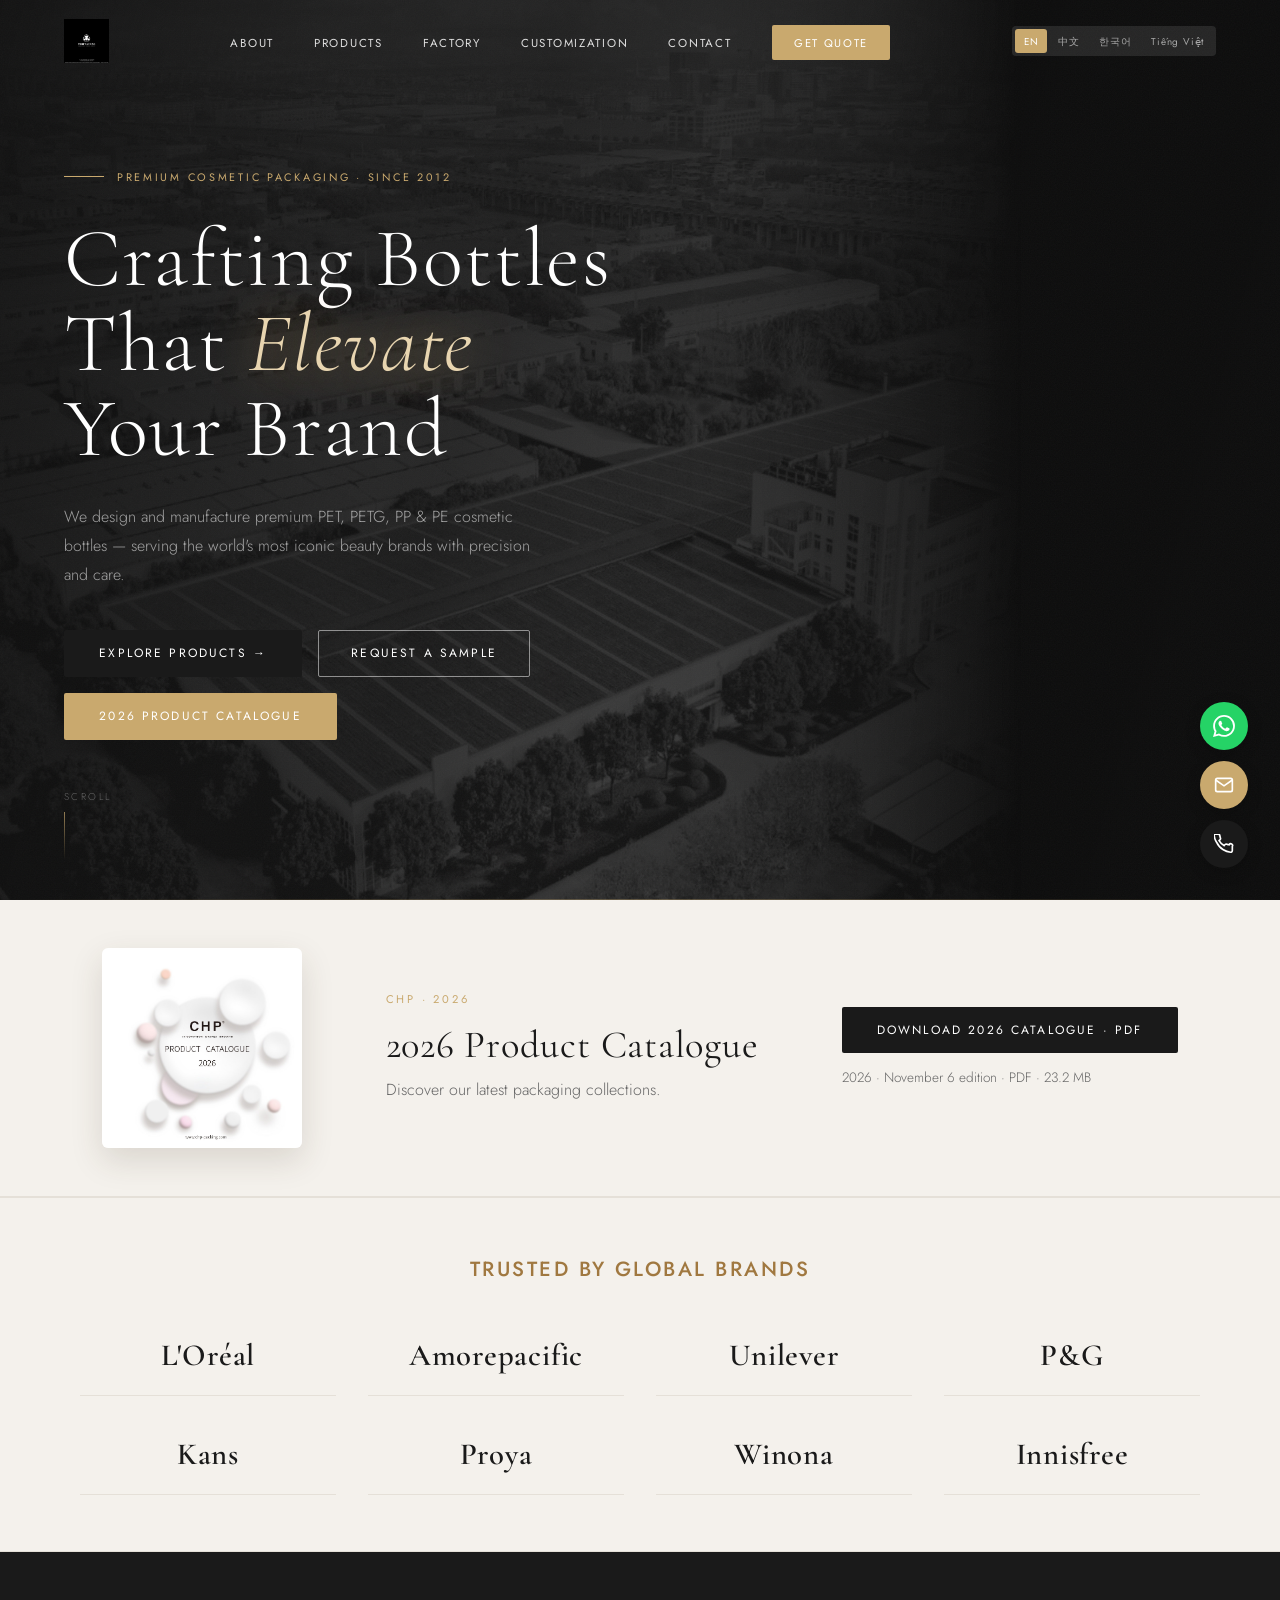
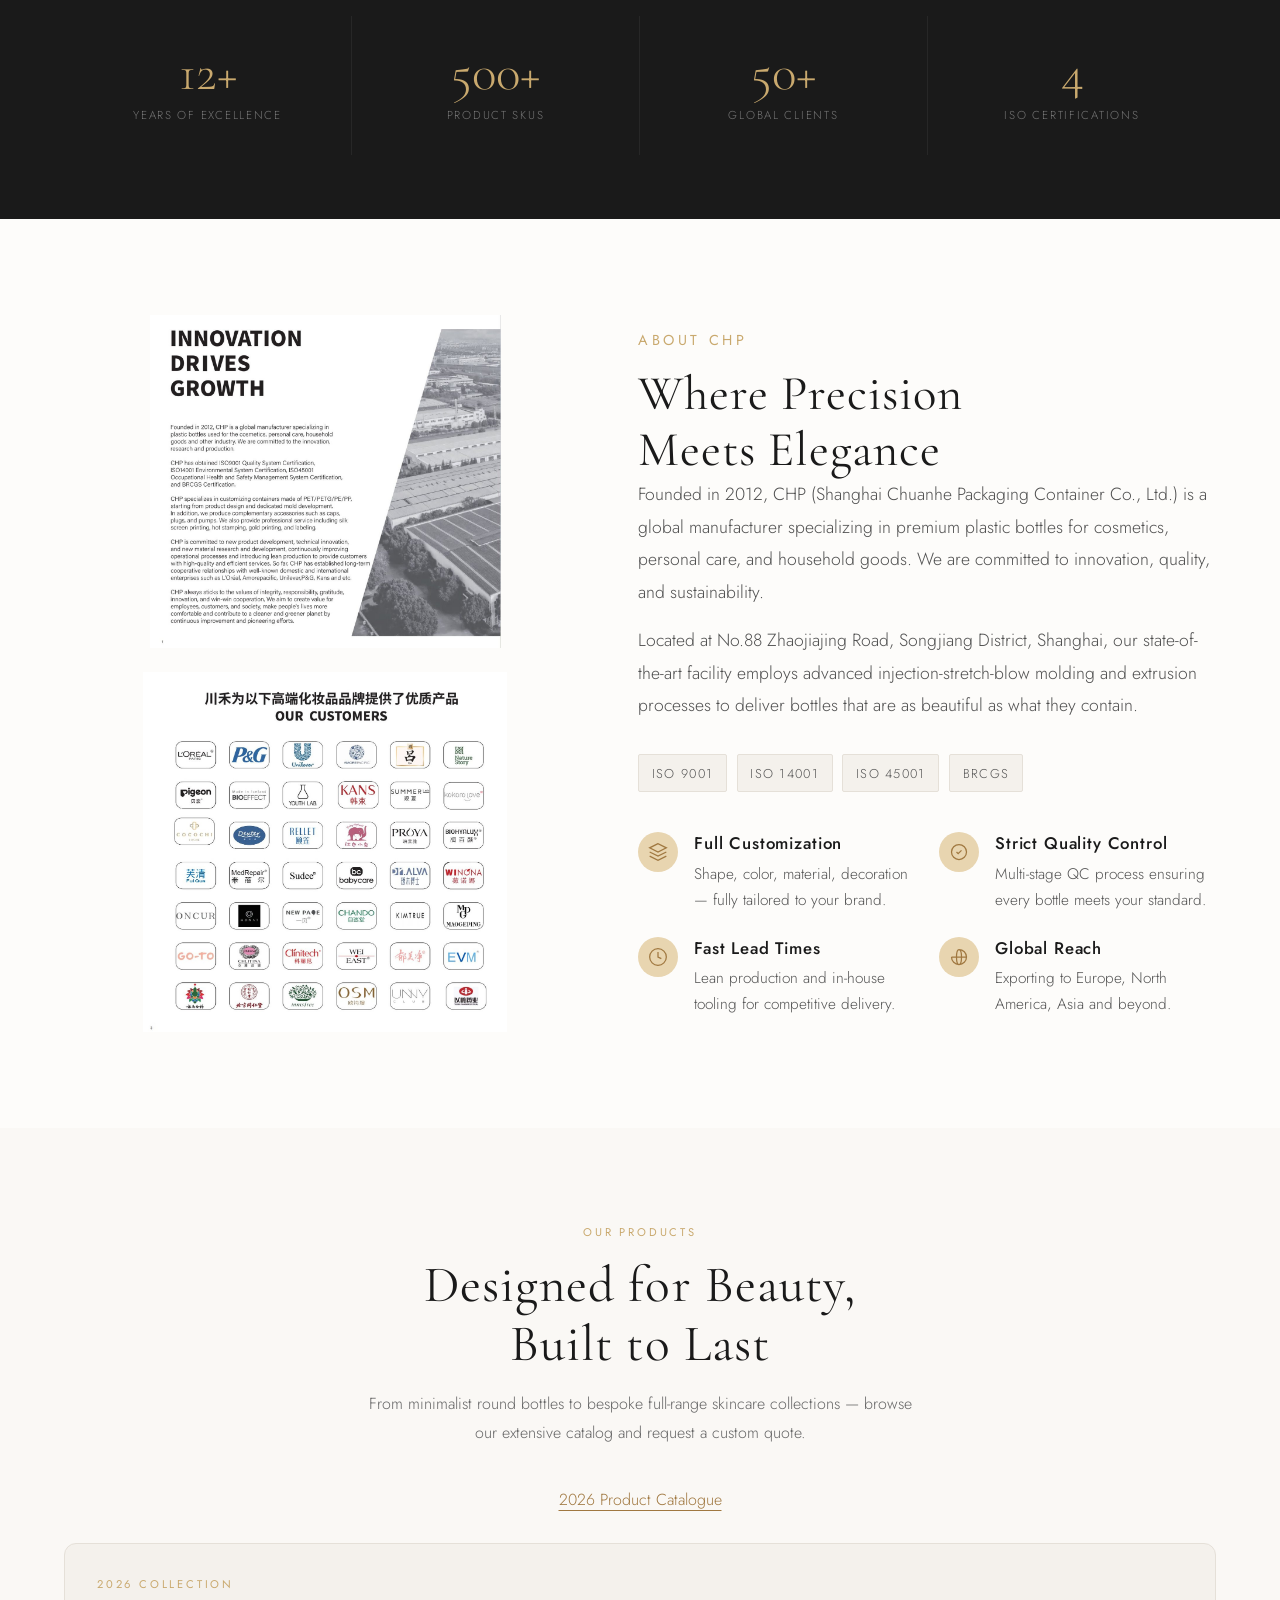
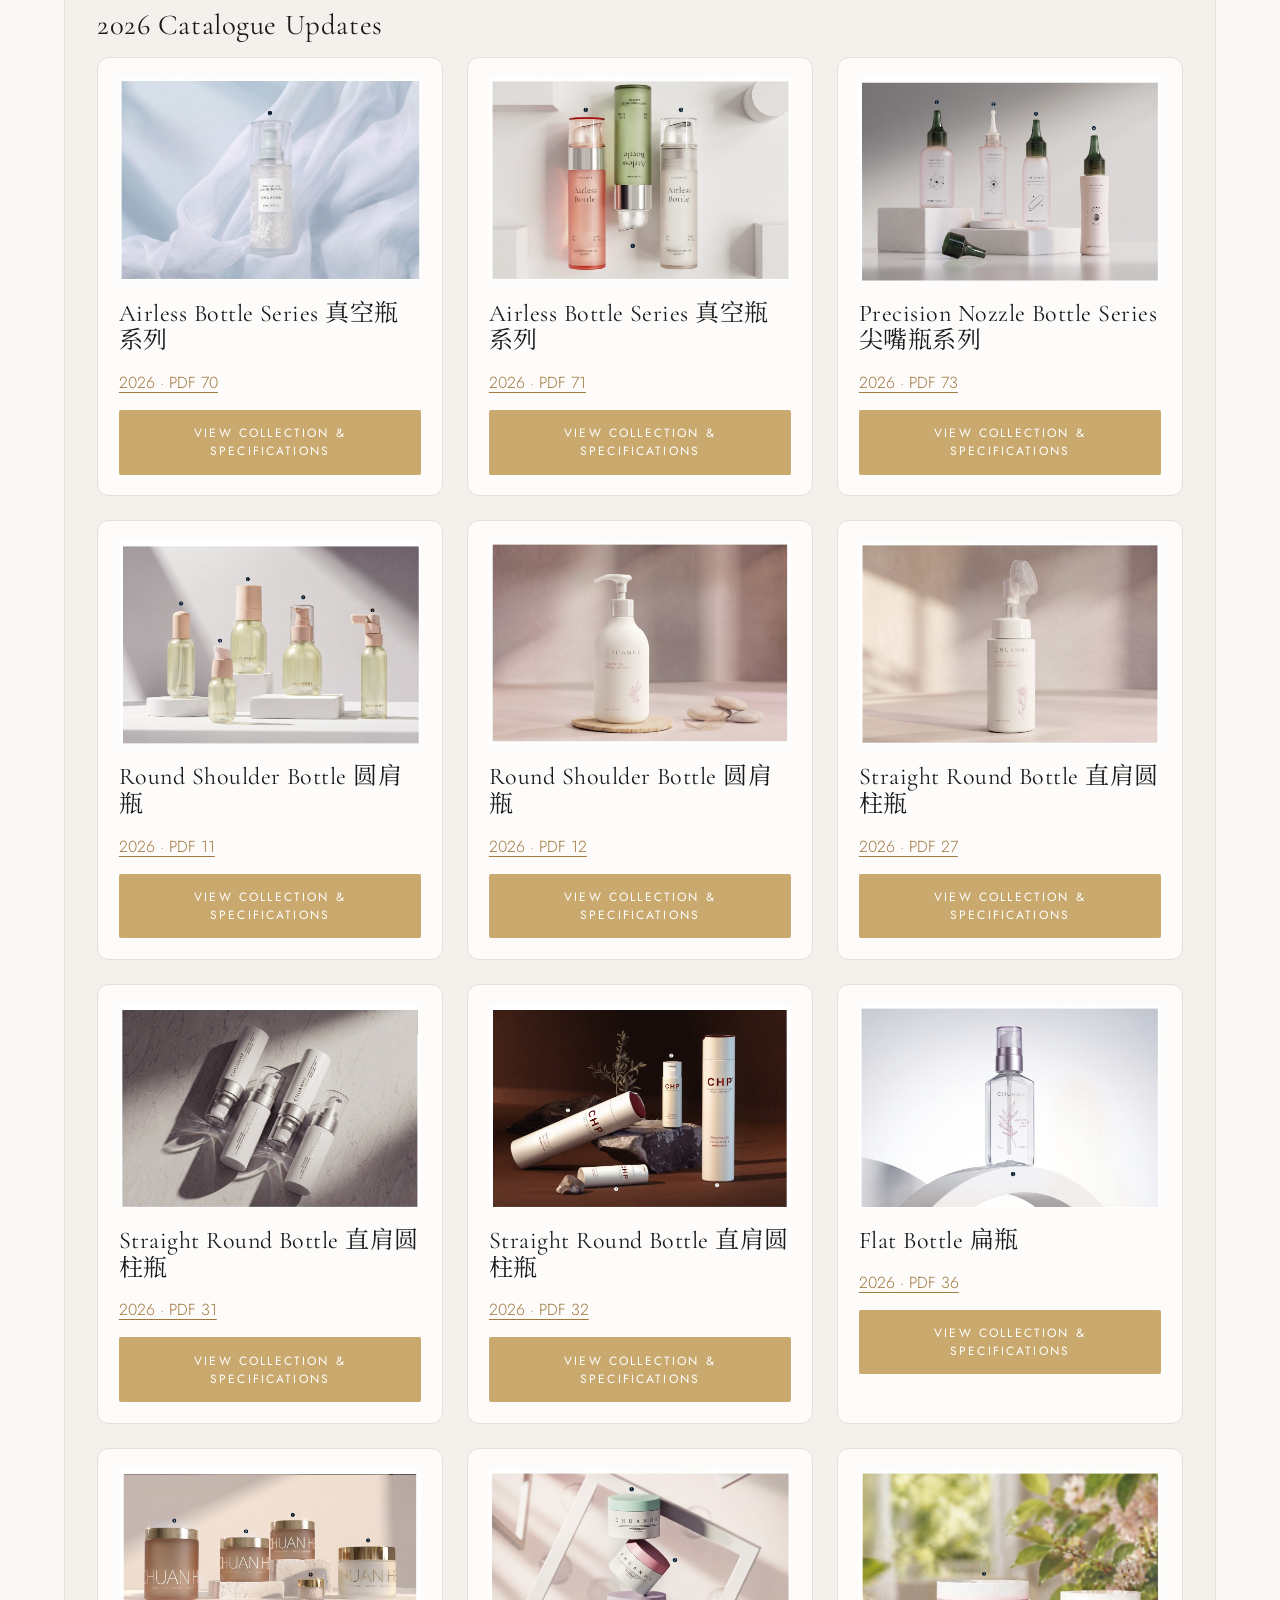
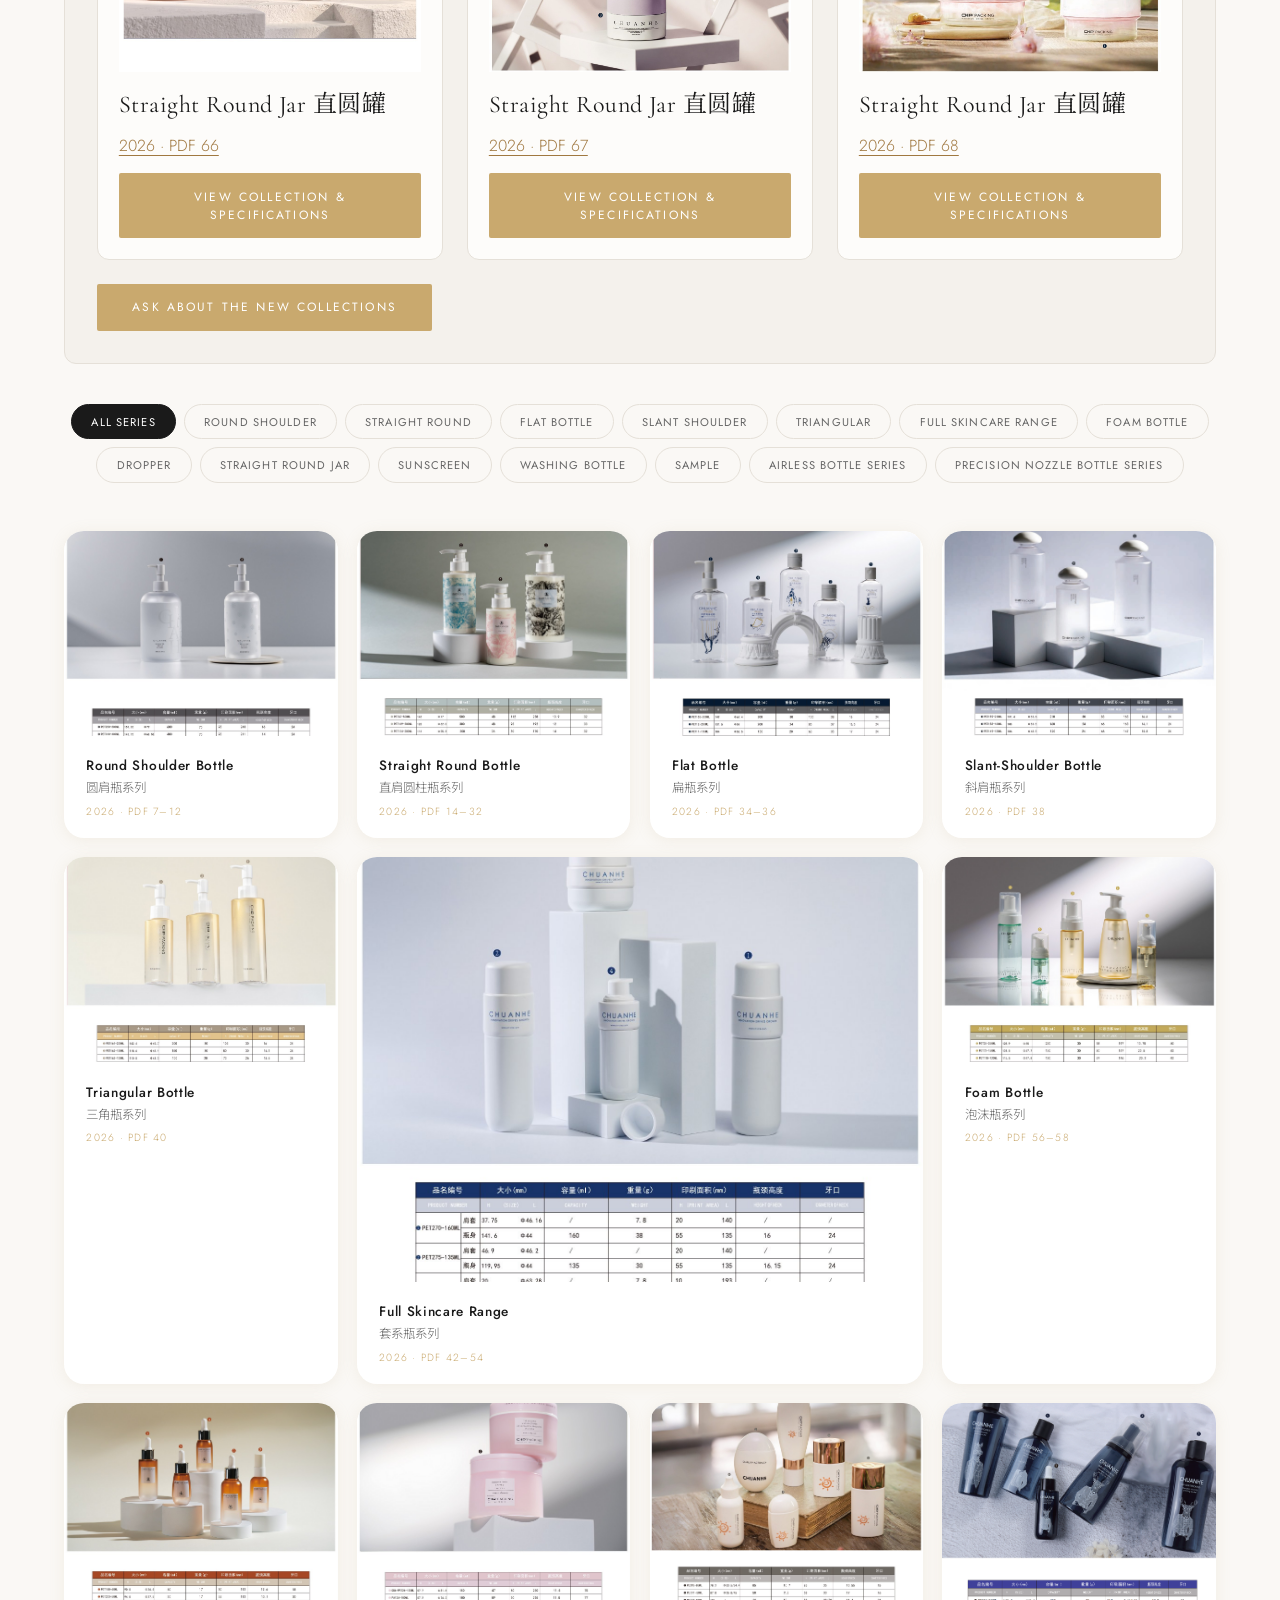
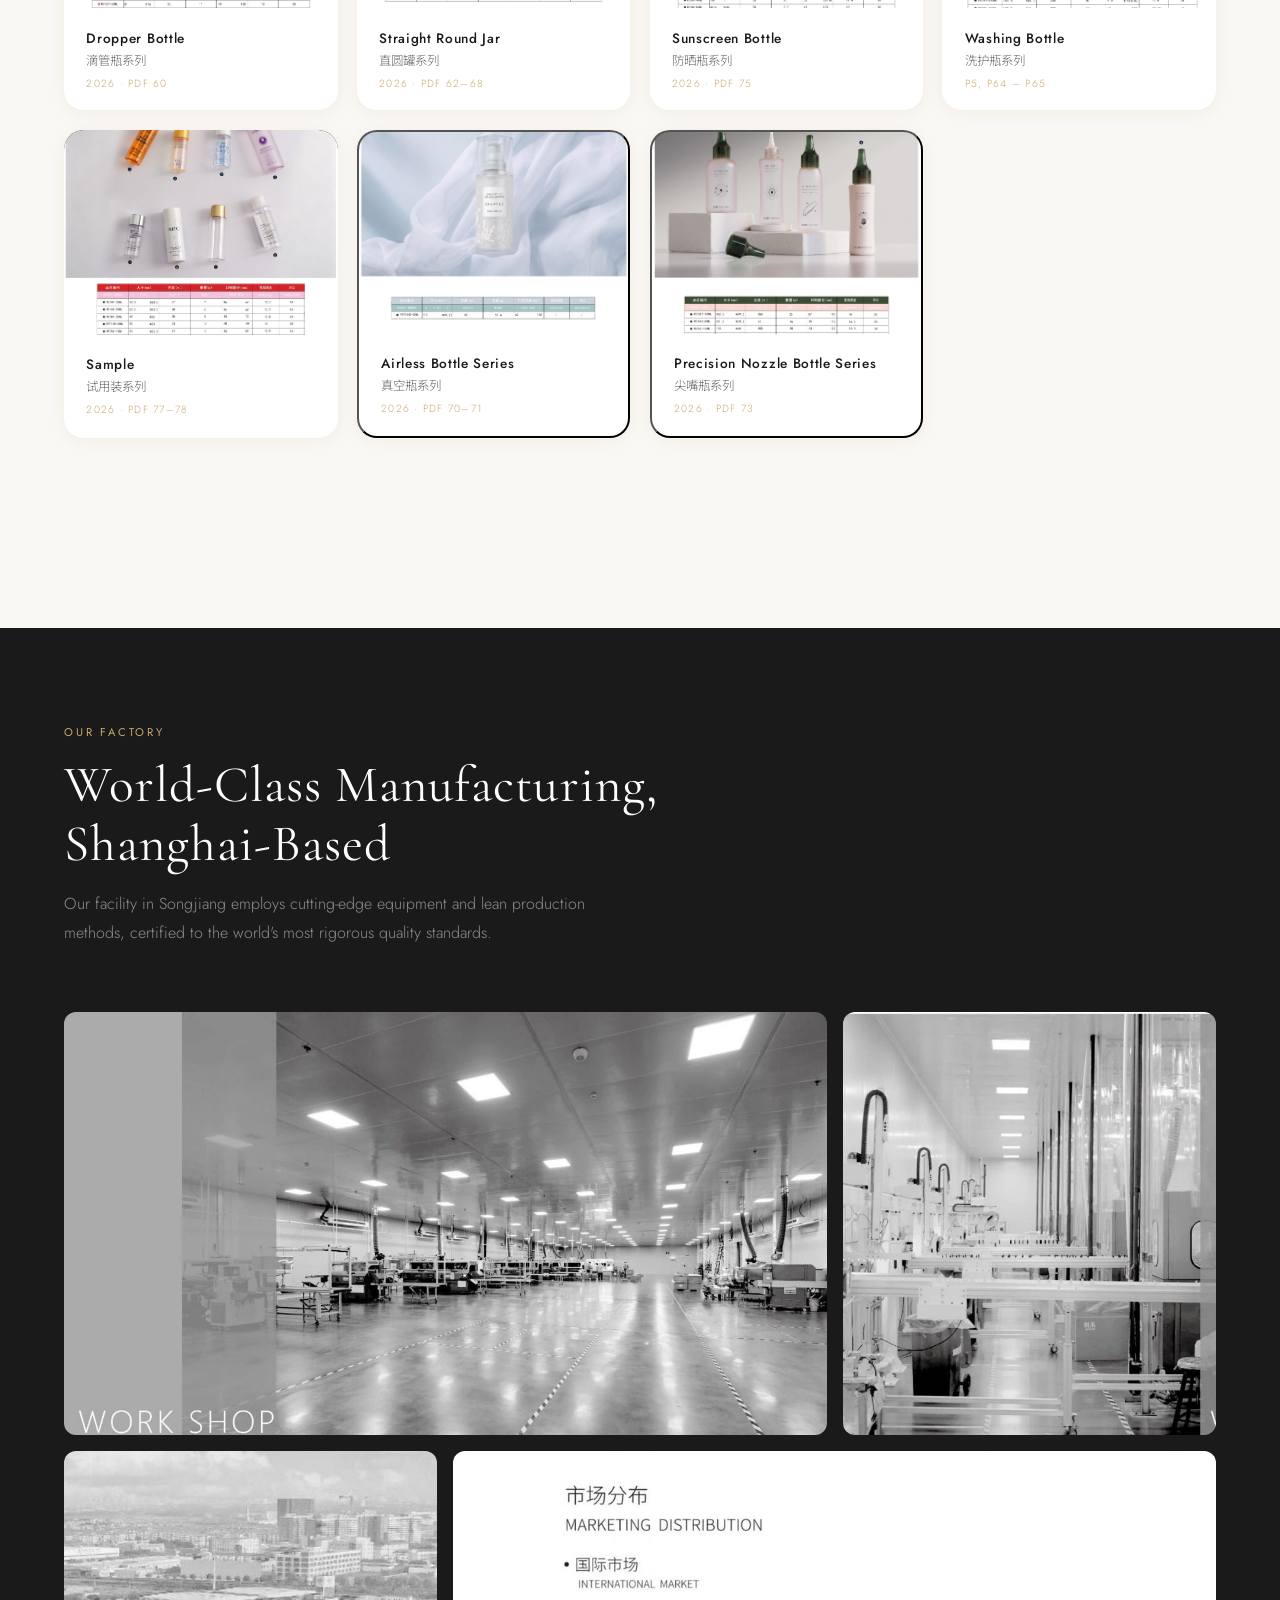
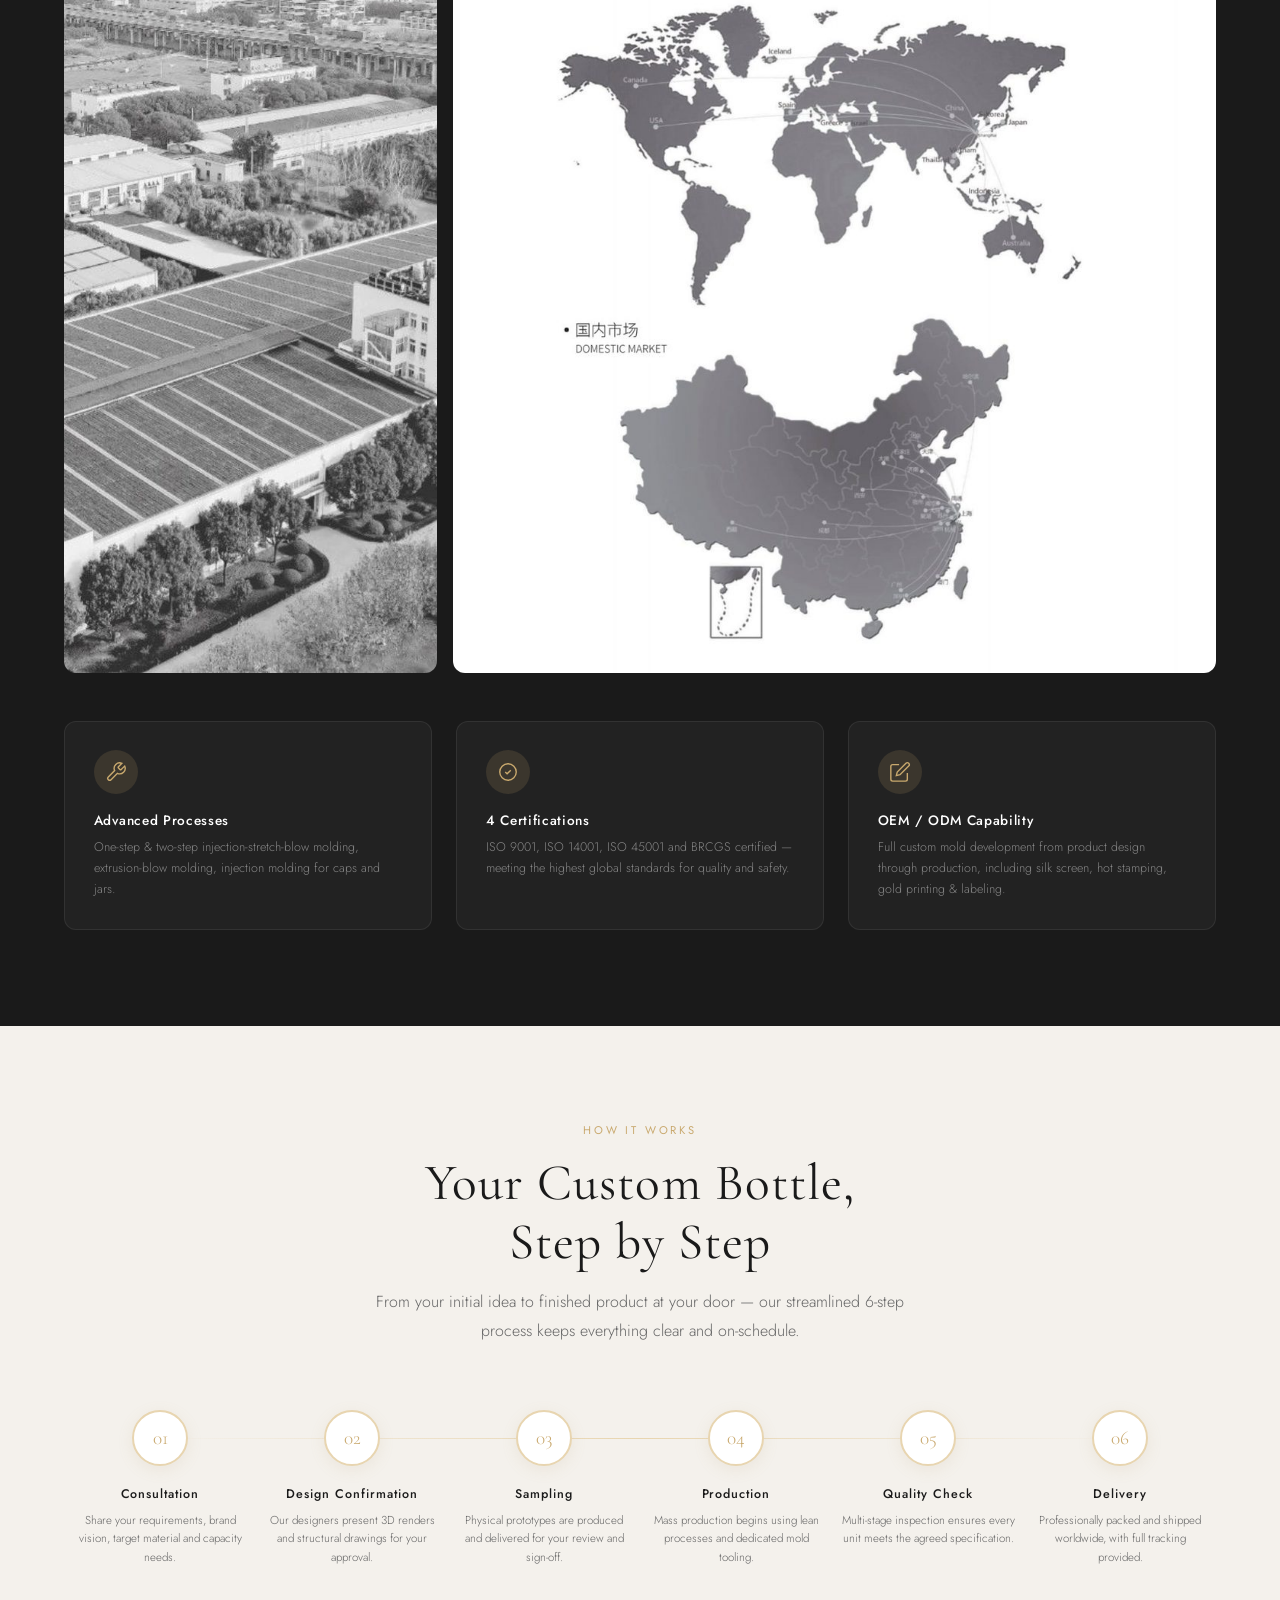
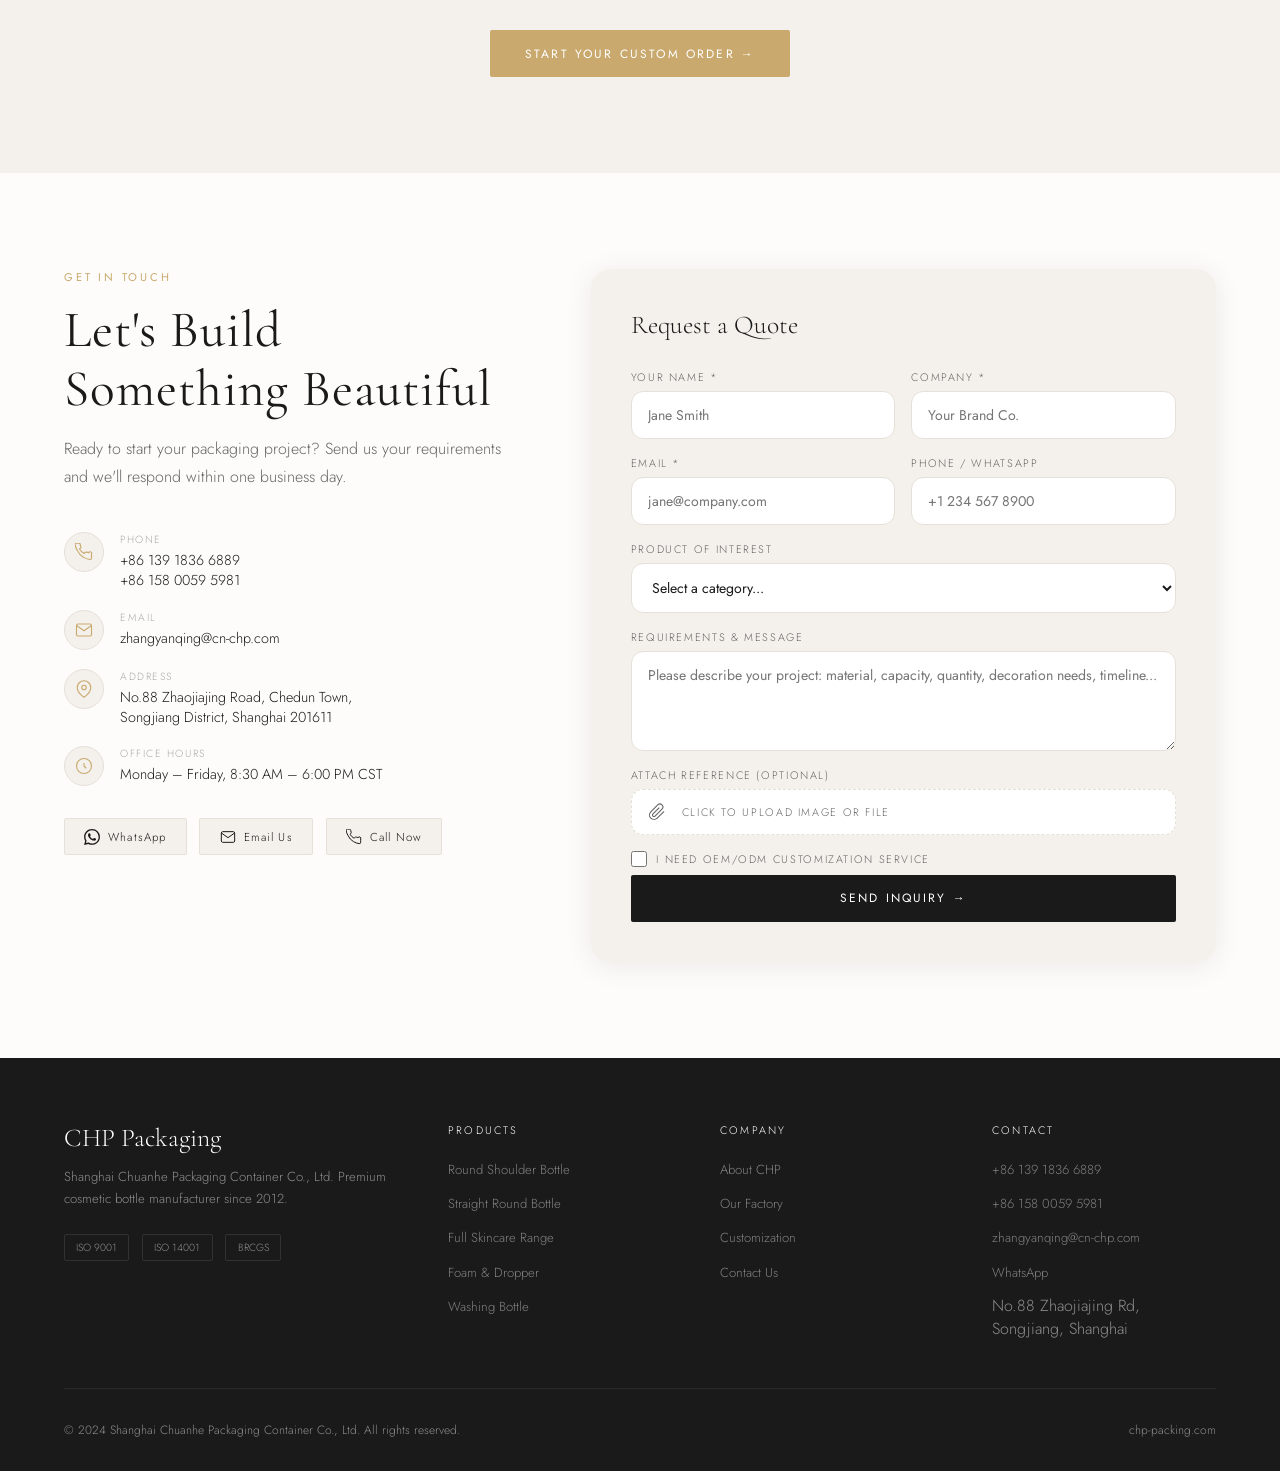
==== commit dff5244c: "Restore original navigation and non-Chinese hero titles" ====
--- a/chp-website/index.html
+++ b/chp-website/index.html
@@ -43,7 +43,7 @@
 
   <div class="hero-content">
     <div class="hero-tag fade-up-hero" data-i18n="hero_tag">Premium Cosmetic Packaging · Since 2012</div>
-    <h1 class="hero-title fade-up-hero" data-i18n="hero_headline" data-i18n-html="true">Your brand.<br><em class="hero-glow">Beautifully bottled.</em></h1>
+    <h1 class="hero-title fade-up-hero" data-i18n="hero_headline" data-i18n-html="true">Crafting Bottles<br>That <em class="hero-glow">Elevate</em><br>Your Brand</h1>
     <p class="hero-desc fade-up-hero" style="--delay:0.55s" data-i18n="hero_desc">
       We design and manufacture premium PET, PETG, PP &amp; PE cosmetic bottles — 
       serving the world's most iconic beauty brands with precision and care.
--- a/chp-website/css/catalogue.css
+++ b/chp-website/css/catalogue.css
@@ -1,20 +1,7 @@
 /* 2026 additions reuse the existing ivory, charcoal and champagne palette. */
-/* Editorial headline, readable company profile and frosted navigation. */
-#navbar, #navbar.scrolled { background:rgba(250,248,245,.82); -webkit-backdrop-filter:blur(24px) saturate(150%); backdrop-filter:blur(24px) saturate(150%); border-bottom:1px solid rgba(255,255,255,.65); box-shadow:0 4px 24px rgba(25,25,25,.06); padding:1rem 4%; gap:1.4rem; }
-#navbar .nav-logo-img { filter:none; }
-#navbar .nav-links { gap:clamp(1rem,2vw,2rem); }
-#navbar .nav-links a { color:var(--charcoal); font-size:.95rem; font-weight:500; letter-spacing:.04em; white-space:nowrap; }
-#navbar .nav-links a:hover { color:var(--champagne-dark); }
-#navbar .nav-cta { font-size:.9rem!important; }
-#navbar #langSwitcher { background:rgba(255,255,255,.55); }
-#navbar .lang-btn { color:#555; font-size:.78rem; padding:.4rem .55rem; }
-#navbar .lang-btn.active { color:#fff; }
-#navbar .nav-hamburger span { background:var(--charcoal); }
-.hero-content { max-width:1100px; padding-top:95px; padding-bottom:60px; }
-.hero-title { font-size:clamp(3rem,6vw,5.7rem); line-height:1.16; }
+/* Chinese headline, catalogue cover and readable company profile. */
+html[lang="zh"] .hero-content { max-width:1100px; padding-top:95px; padding-bottom:60px; }
 html[lang="zh"] .hero-title { font-size:clamp(2.6rem,5.5vw,5.3rem); line-height:1.35; }
-html[lang="ko"] .hero-title, html[lang="vi"] .hero-title { font-size:clamp(2.5rem,4.8vw,4.5rem); line-height:1.35; }
-.hero-desc { max-width:640px; font-size:1.1rem; color:rgba(255,255,255,.8); }
 .hero-actions { flex-wrap:wrap; }
 #about { scroll-margin-top:90px; }
 .about-layout { grid-template-columns:minmax(0,.95fr) minmax(0,1.05fr); gap:clamp(2rem,4vw,4rem); align-items:center; }
@@ -31,11 +18,6 @@
 .catalogue-cover:hover { transform:translateY(-4px); }
 .catalogue-cover img { display:block; width:100%; height:auto; }
 @media(max-width:1150px) {
-  #navbar .nav-links { display:none; position:fixed; inset:80px 0 auto; max-height:calc(100dvh - 90px); overflow:auto; padding:2rem; background:rgba(250,248,245,.97); flex-direction:column; align-items:center; gap:1.4rem; border-bottom:1px solid var(--border); }
-  #navbar .nav-links.open { display:flex; }
-  #navbar .nav-links a { font-size:1.1rem; }
-  #navbar .nav-hamburger { display:flex; }
-  #navbar #langSwitcher { margin-left:auto; }
   .catalogue-banner { flex-wrap:wrap; }
   .catalogue-actions { margin-left:auto; }
 }
@@ -45,16 +27,12 @@
   .about-main-img img { height:260px; }
 }
 @media(max-width:700px) {
-  .hero-content { padding-top:115px; }
-  .hero-title { font-size:clamp(2.5rem,8vw,3.5rem); }
+  html[lang="zh"] .hero-content { padding-top:115px; }
   html[lang="zh"] .hero-title { font-size:clamp(2rem,7.3vw,3rem); }
-  html[lang="ko"] .hero-title, html[lang="vi"] .hero-title { font-size:clamp(1.8rem,6.8vw,2.8rem); }
   .catalogue-cover { flex-basis:auto; width:180px; }
   .catalogue-actions { margin-left:0; }
   .about-img-col { grid-template-columns:1fr; }
   .about-text .section-subtitle { font-size:1.05rem; }
-  #navbar { gap:.5rem; }
-  #navbar .lang-btn { font-size:.68rem; padding:.4rem; }
 }
 #brand-strip { padding:3.5rem 6%; flex-direction:column; gap:2rem; scroll-margin-top:90px; }
 .brand-strip-label { color:var(--champagne-dark); font-size:clamp(1rem,1.6vw,1.3rem); font-weight:500; letter-spacing:.12em; text-align:center; }
